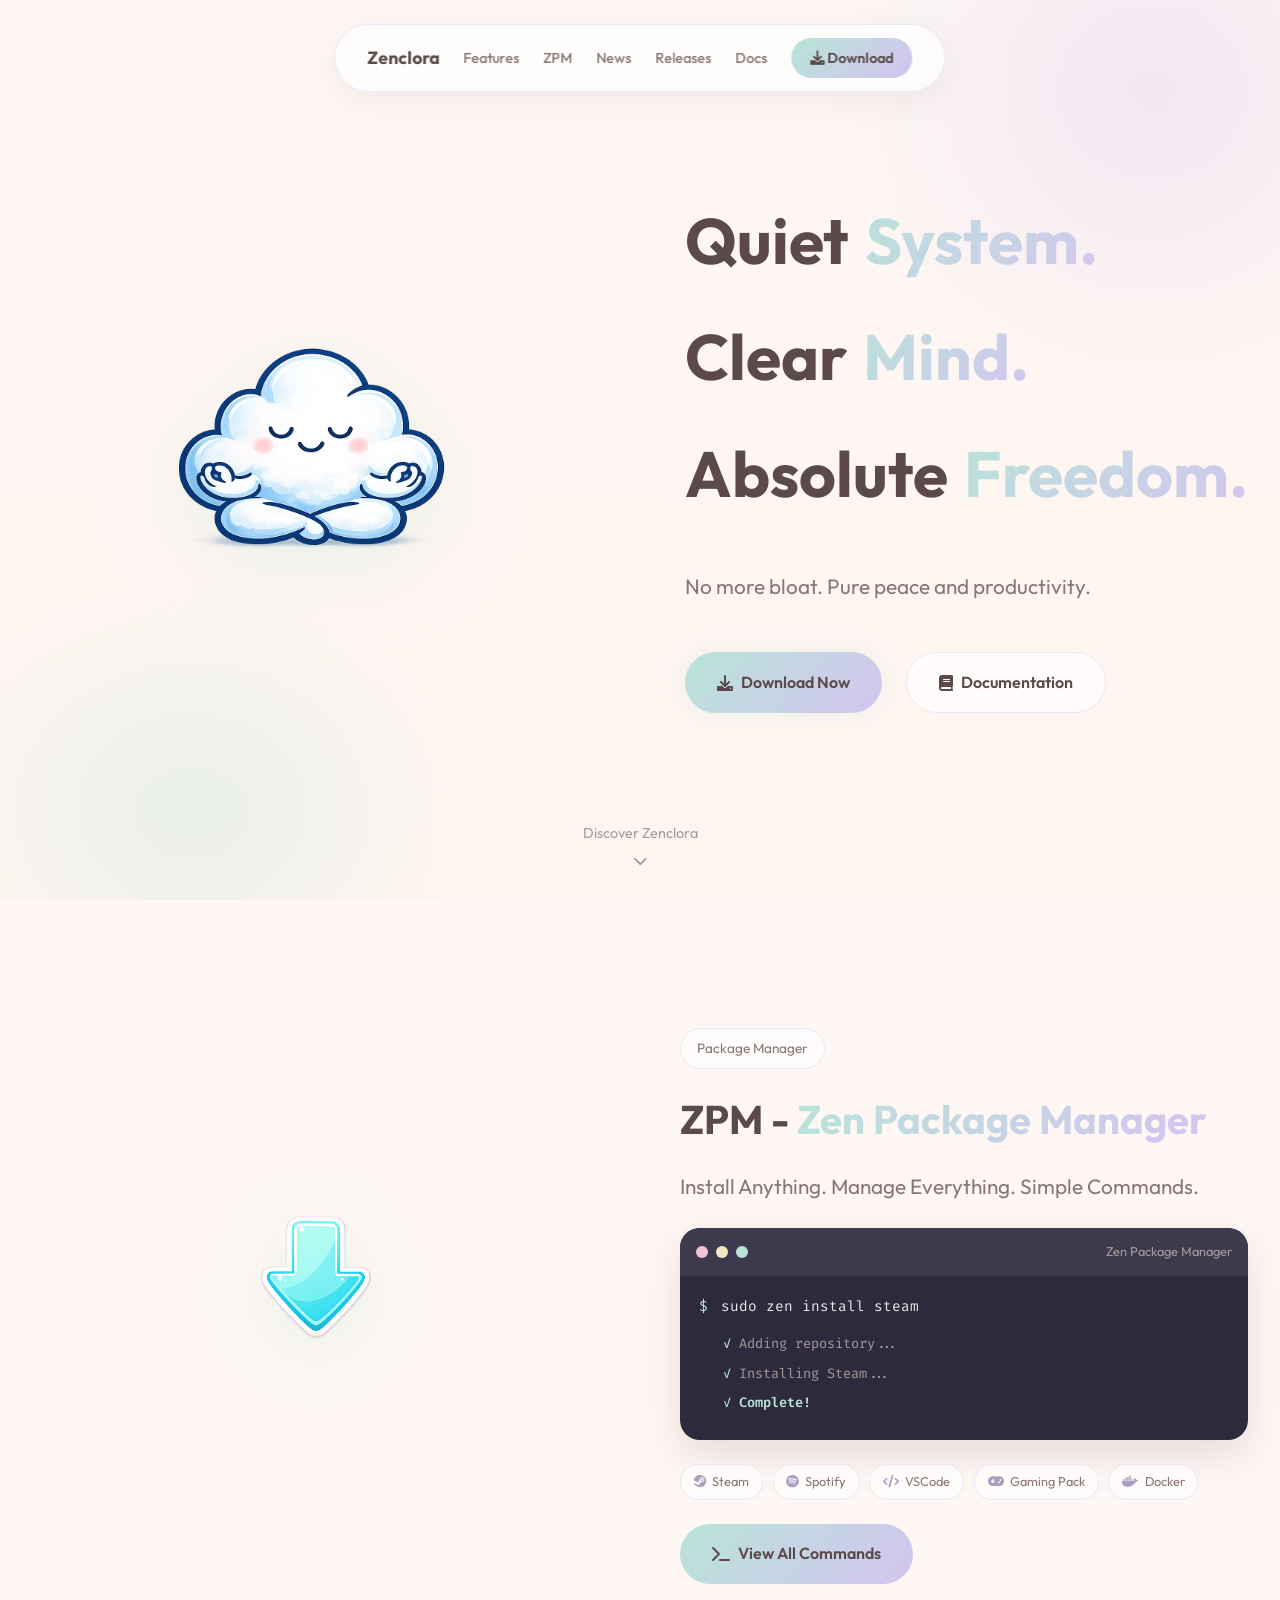
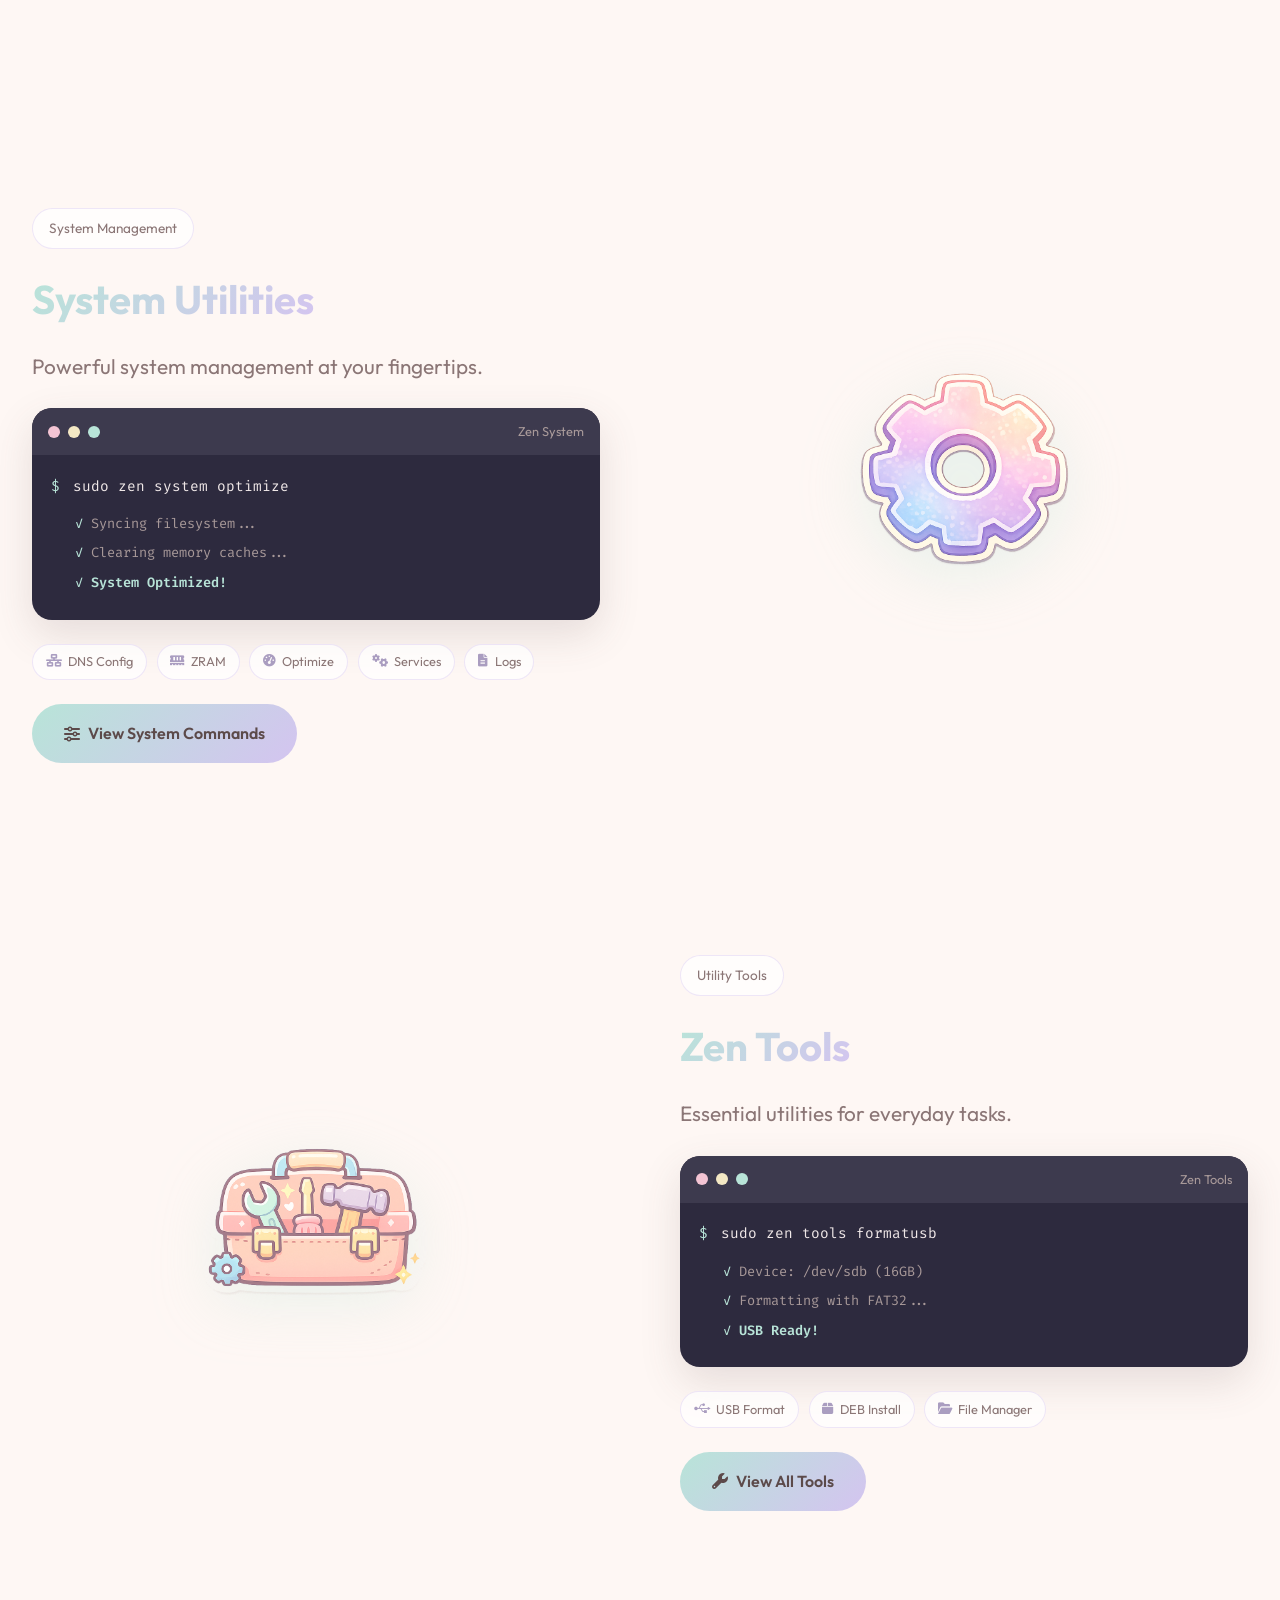
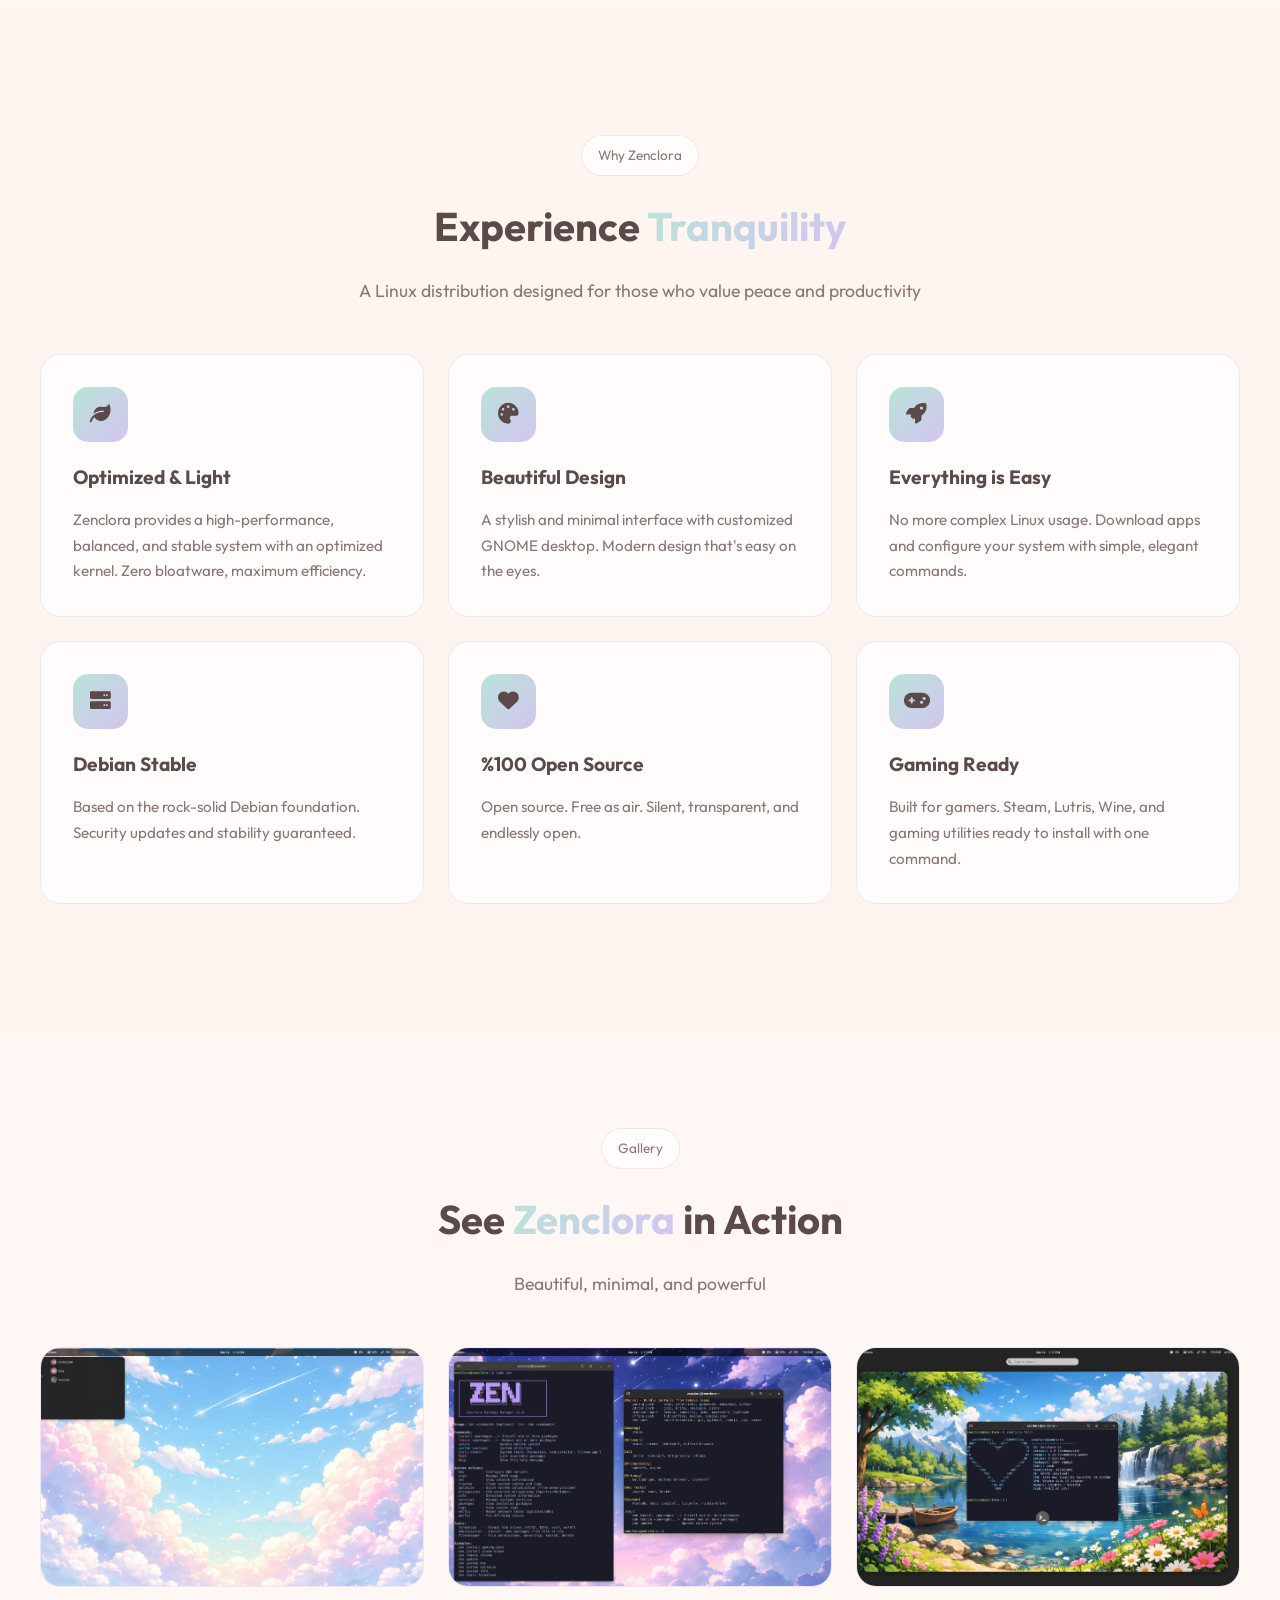
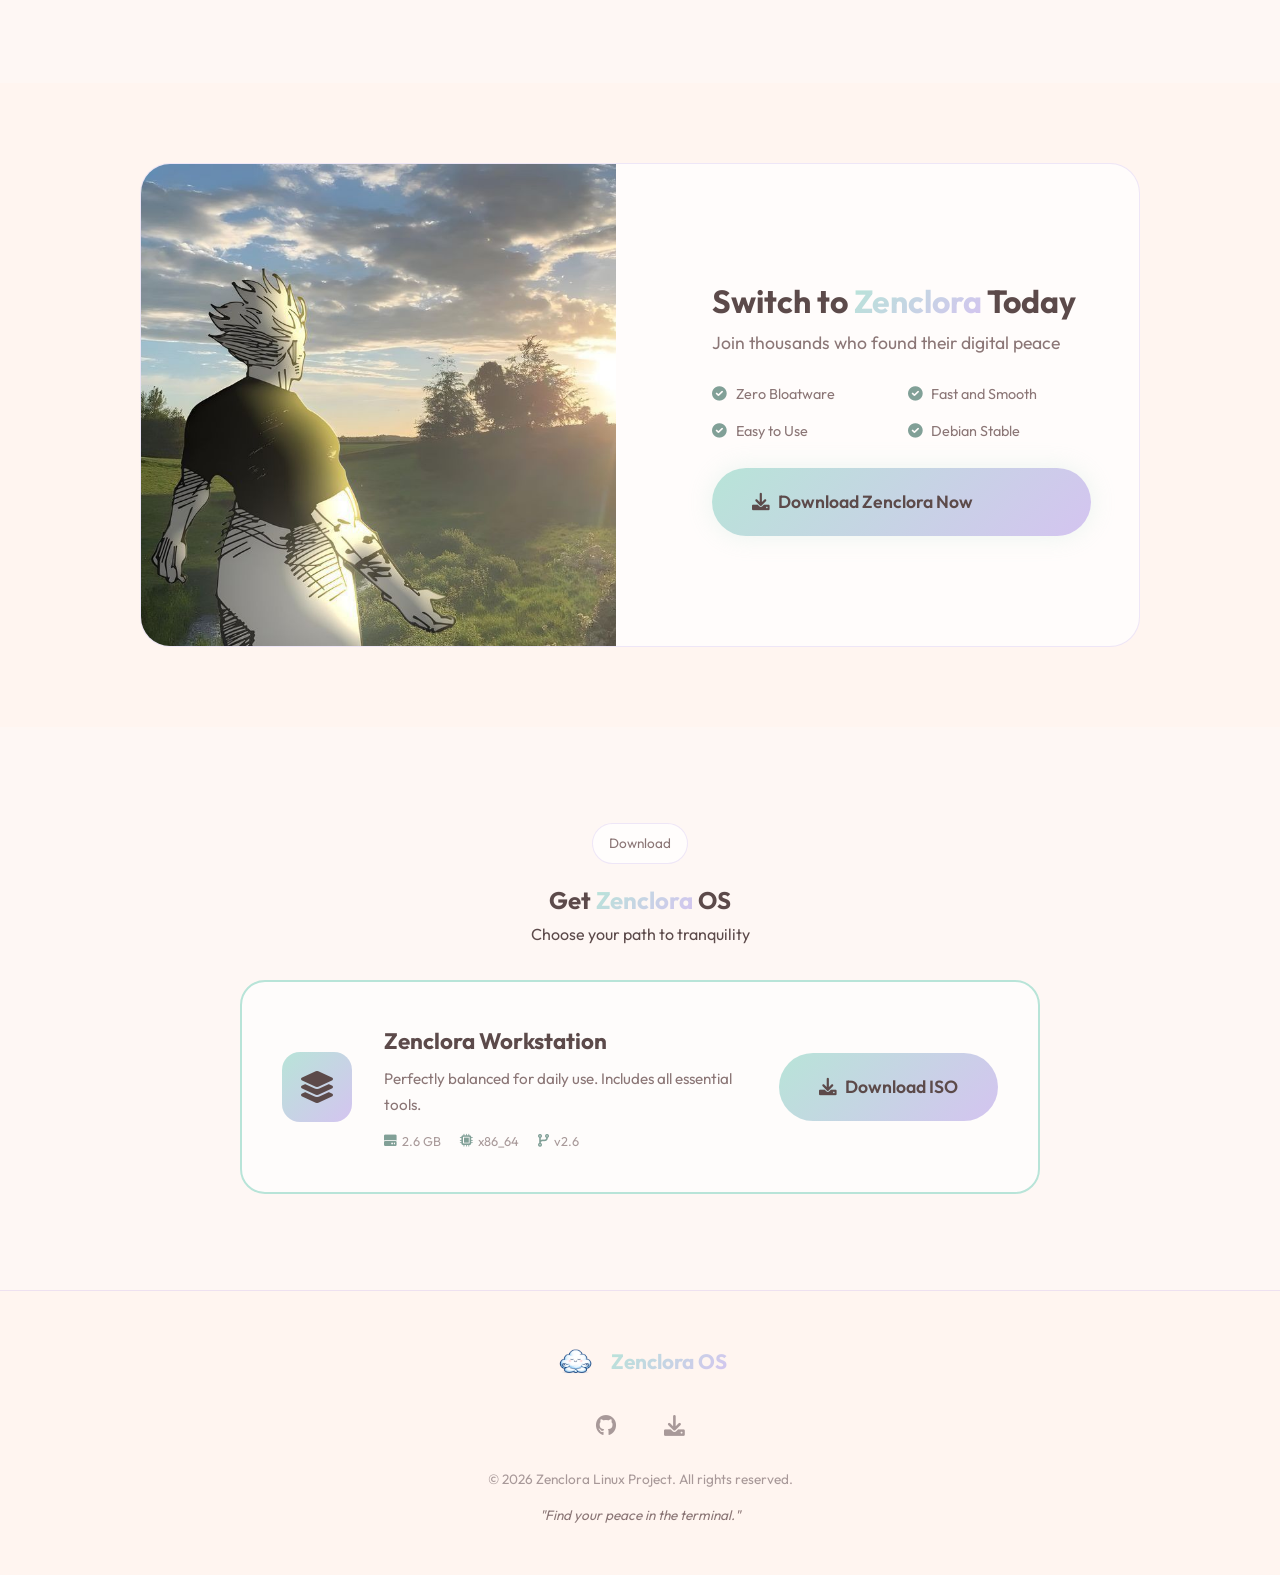
==== index.html @ bb8d0564 "update" ====
<!DOCTYPE html>
<html lang="en">

<head>
    <meta charset="UTF-8">
    <meta name="viewport" content="width=device-width, initial-scale=1.0">
    <title>Zenclora OS - Simple,Stable,Unbloated.</title>
    <meta name="description"
        content="Zenclora OS is a zen-focused, stable and performance-oriented Linux distribution. No more bloat. Pure peace and productivity.">
    <link rel="stylesheet" href="style.css">
    <link rel="icon" href="Assets/zenny.png" type="image/x-icon">
    <link rel="preconnect" href="https://fonts.googleapis.com">
    <link rel="preconnect" href="https://fonts.gstatic.com" crossorigin>
    <link href="https://fonts.googleapis.com/css2?family=Outfit:wght@300;400;600;700&family=Fira+Code&display=swap"
        rel="stylesheet">
    <link rel="stylesheet" href="https://cdnjs.cloudflare.com/ajax/libs/font-awesome/6.0.0/css/all.min.css">
</head>

<body>

    <nav>
        <a href="index.html" class="nav-home">Zenclora</a>
        <a href="#features">Features</a>
        <a href="#zpm">ZPM</a>
        <a href="news.html">News</a>
        <a href="releases.html">Releases</a>
        <a href="docs.html">Docs</a>
        <a href="#download" class="btn-download"><i class="fas fa-download"></i> Download</a>
    </nav>



    <!-- Hero Section -->
    <header class="hero-section">
        <div class="hero-container">
            <div class="hero-left">
                <img src="Assets/zenny.png" alt="Zenny - The Zen Cloud" class="zenny-hero" id="zennyHero">
            </div>
            <div class="hero-right">
                <div class="hero-tagline">
                    <span class="tagline-word" style="--delay: 0s">Quiet</span>
                    <span class="tagline-word highlight" style="--delay: 0.2s">System.</span>
                </div>
                <div class="hero-tagline">
                    <span class="tagline-word" style="--delay: 0.4s">Clear</span>
                    <span class="tagline-word highlight" style="--delay: 0.6s">Mind.</span>
                </div>
                <div class="hero-tagline">
                    <span class="tagline-word" style="--delay: 0.8s">Absolute</span>
                    <span class="tagline-word highlight" style="--delay: 1s">Freedom.</span>
                </div>
                <p class="hero-subtitle">No more bloat. Pure peace and productivity.</p>
                <div class="hero-cta">
                    <a href="#download" class="btn btn-primary zen-glow">
                        <i class="fas fa-download"></i> Download Now
                    </a>
                    <a href="docs.html" class="btn btn-secondary">
                        <i class="fas fa-book"></i> Documentation
                    </a>
                </div>
            </div>
        </div>

        <!-- Scroll Indicator -->
        <div class="scroll-indicator">
            <span>Discover Zenclora</span>
            <i class="fas fa-chevron-down"></i>
        </div>
    </header>

    <!-- ZPM Section - with image (FIRST - Main Feature) -->
    <section id="zpm" class="zpm-section">
        <div class="section-content">
            <div class="zpm-visual">
                <img src="Assets/zpm.png" alt="ZPM Package Manager" class="zpm-image">
            </div>
            <div class="zpm-info">
                <span class="section-badge">Package Manager</span>
                <h2>ZPM - <span class="gradient-text">Zen Package Manager</span></h2>
                <p class="section-subtitle">Install Anything. Manage Everything. Simple Commands.</p>
                <div class="terminal-preview">
                    <div class="terminal-header">
                        <span class="terminal-dot red"></span>
                        <span class="terminal-dot yellow"></span>
                        <span class="terminal-dot green"></span>
                        <span class="terminal-title">Zen Package Manager</span>
                    </div>
                    <div class="terminal-body">
                        <div class="terminal-line">
                            <span class="prompt">$</span>
                            <span class="command typing" id="typingCommand">sudo zen install steam</span>
                        </div>
                        <div class="terminal-output">
                            <span class="success">✓</span> Adding repository...
                        </div>
                        <div class="terminal-output">
                            <span class="success">✓</span> Installing Steam...
                        </div>
                        <div class="terminal-output">
                            <span class="success">✓</span> <span class="highlight-green">Complete!</span>
                        </div>
                    </div>
                </div>
                <div class="zpm-packages">
                    <span class="package-tag"><i class="fab fa-steam"></i> Steam</span>
                    <span class="package-tag"><i class="fab fa-spotify"></i> Spotify</span>
                    <span class="package-tag"><i class="fas fa-code"></i> VSCode</span>
                    <span class="package-tag"><i class="fas fa-gamepad"></i> Gaming Pack</span>
                    <span class="package-tag"><i class="fab fa-docker"></i> Docker</span>
                </div>
                <a href="docs.html#zpm" class="btn btn-primary">
                    <i class="fas fa-terminal"></i> View All Commands
                </a>
            </div>
        </div>
    </section>

    <!-- ZPM System Section -->
    <section id="zpm-system" class="zpm-system-section">
        <div class="section-content zpm-system-content">
            <div class="zpm-info">
                <span class="section-badge">System Management</span>
                <h2><span class="gradient-text">System Utilities</span></h2>
                <p class="section-subtitle">Powerful system management at your fingertips.</p>
                <div class="terminal-preview">
                    <div class="terminal-header">
                        <span class="terminal-dot red"></span>
                        <span class="terminal-dot yellow"></span>
                        <span class="terminal-dot green"></span>
                        <span class="terminal-title">Zen System</span>
                    </div>
                    <div class="terminal-body">
                        <div class="terminal-line">
                            <span class="prompt">$</span>
                            <span class="command">sudo zen system optimize</span>
                        </div>
                        <div class="terminal-output">
                            <span class="success">✓</span> Syncing filesystem...
                        </div>
                        <div class="terminal-output">
                            <span class="success">✓</span> Clearing memory caches...
                        </div>
                        <div class="terminal-output">
                            <span class="success">✓</span> <span class="highlight-green">System Optimized!</span>
                        </div>
                    </div>
                </div>
                <div class="zpm-packages">
                    <span class="package-tag"><i class="fas fa-network-wired"></i> DNS Config</span>
                    <span class="package-tag"><i class="fas fa-memory"></i> ZRAM</span>
                    <span class="package-tag"><i class="fas fa-tachometer-alt"></i> Optimize</span>
                    <span class="package-tag"><i class="fas fa-cogs"></i> Services</span>
                    <span class="package-tag"><i class="fas fa-file-alt"></i> Logs</span>
                </div>
                <a href="docs.html#system" class="btn btn-primary">
                    <i class="fas fa-sliders-h"></i> View System Commands
                </a>
            </div>
            <div class="zpm-visual">
                <img src="Assets/zpm2.png" alt="ZPM System Utilities" class="zpm-image">
            </div>
        </div>
    </section>

    <!-- ZPM Tools Section -->
    <section id="zpm-tools" class="zpm-tools-section">
        <div class="section-content">
            <div class="zpm-visual">
                <img src="Assets/zpm3.png" alt="ZPM Tools" class="zpm-image">
            </div>
            <div class="zpm-info">
                <span class="section-badge">Utility Tools</span>
                <h2><span class="gradient-text">Zen Tools</span></h2>
                <p class="section-subtitle">Essential utilities for everyday tasks.</p>
                <div class="terminal-preview">
                    <div class="terminal-header">
                        <span class="terminal-dot red"></span>
                        <span class="terminal-dot yellow"></span>
                        <span class="terminal-dot green"></span>
                        <span class="terminal-title">Zen Tools</span>
                    </div>
                    <div class="terminal-body">
                        <div class="terminal-line">
                            <span class="prompt">$</span>
                            <span class="command">sudo zen tools formatusb</span>
                        </div>
                        <div class="terminal-output">
                            <span class="success">✓</span> Device: /dev/sdb (16GB)
                        </div>
                        <div class="terminal-output">
                            <span class="success">✓</span> Formatting with FAT32...
                        </div>
                        <div class="terminal-output">
                            <span class="success">✓</span> <span class="highlight-green">USB Ready!</span>
                        </div>
                    </div>
                </div>
                <div class="zpm-packages">
                    <span class="package-tag"><i class="fab fa-usb"></i> USB Format</span>
                    <span class="package-tag"><i class="fas fa-box"></i> DEB Install</span>
                    <span class="package-tag"><i class="fas fa-folder-open"></i> File Manager</span>
                </div>
                <a href="docs.html#tools" class="btn btn-primary">
                    <i class="fas fa-wrench"></i> View All Tools
                </a>
            </div>
        </div>
    </section>



    <!-- Features Section -->
    <section id="features" class="features-section">
        <div class="section-header">
            <span class="section-badge">Why Zenclora</span>
            <h2>Experience <span class="gradient-text">Tranquility</span></h2>
            <p class="features-intro">A Linux distribution designed for those who value peace and productivity</p>
        </div>
        <div class="features-grid">
            <div class="feature-card">
                <div class="feature-icon">
                    <i class="fas fa-leaf"></i>
                </div>
                <h3>Optimized & Light</h3>
                <p>Zenclora provides a high-performance, balanced, and stable system with an optimized kernel.
                    Zero bloatware, maximum efficiency.</p>
            </div>
            <div class="feature-card">
                <div class="feature-icon">
                    <i class="fas fa-palette"></i>
                </div>
                <h3>Beautiful Design</h3>
                <p>A stylish and minimal interface with customized GNOME desktop.
                    Modern design that's easy on the eyes.</p>
            </div>
            <div class="feature-card">
                <div class="feature-icon">
                    <i class="fas fa-rocket"></i>
                </div>
                <h3>Everything is Easy</h3>
                <p>No more complex Linux usage. Download apps and configure your system
                    with simple, elegant commands.</p>
            </div>

            <div class="feature-card">
                <div class="feature-icon">
                    <i class="fas fa-server"></i>
                </div>
                <h3>Debian Stable</h3>
                <p>Based on the rock-solid Debian foundation. Security updates and stability guaranteed.</p>
            </div>
            <div class="feature-card">
                <div class="feature-icon">
                    <i class="fas fa-heart"></i>
                </div>
                <h3>%100 Open Source</h3>
                <p>Open source. Free as air. Silent, transparent, and endlessly open.</p>
            </div>
            <div class="feature-card">
                <div class="feature-icon">
                    <i class="fas fa-gamepad"></i>
                </div>
                <h3>Gaming Ready</h3>
                <p>Built for gamers. Steam, Lutris, Wine, and gaming utilities ready to install with one command.</p>
            </div>
        </div>
    </section>

    <!-- Screenshots Section -->
    <section id="screenshots" class="screenshots-section">
        <div class="section-header">
            <span class="section-badge">Gallery</span>
            <h2>See <span class="gradient-text">Zenclora</span> in Action</h2>
            <p>Beautiful, minimal, and powerful</p>
        </div>
        <div class="desktop-views">
            <div class="view-box" onclick="openLightbox('Assets/ss1.jpeg')">
                <img src="Assets/ss1.jpeg" alt="Zenclora Desktop 1">
                <div class="view-overlay"><i class="fas fa-search-plus"></i></div>
            </div>
            <div class="view-box" onclick="openLightbox('Assets/ss2.png')">
                <img src="Assets/ss2.png" alt="Zenclora Desktop 2">
                <div class="view-overlay"><i class="fas fa-search-plus"></i></div>
            </div>
            <div class="view-box" onclick="openLightbox('Assets/ss3.jpeg')">
                <img src="Assets/ss3.jpeg" alt="Zenclora Desktop 3">
                <div class="view-overlay"><i class="fas fa-search-plus"></i></div>
            </div>
        </div>
    </section>

    <!-- Lightbox Modal -->
    <div id="lightbox" class="lightbox" onclick="closeLightbox()">
        <img id="lightbox-img" src="" alt="Enlarged View">
    </div>

    <!-- CTA Section -->
    <section id="cta" class="cta-section">
        <div class="cta-container">
            <div class="cta-image">
                <img src="Assets/widget.jpeg" alt="Zenclora Freedom">
            </div>
            <div class="cta-content">
                <h2>Switch to <span class="gradient-text">Zenclora</span> Today</h2>
                <p class="cta-subtitle">Join thousands who found their digital peace</p>
                <div class="cta-features">
                    <div class="cta-feature">
                        <i class="fas fa-check-circle"></i>
                        <span>Zero Bloatware</span>
                    </div>
                    <div class="cta-feature">
                        <i class="fas fa-check-circle"></i>
                        <span>Fast and Smooth</span>
                    </div>
                    <div class="cta-feature">
                        <i class="fas fa-check-circle"></i>
                        <span>Easy to Use</span>
                    </div>
                    <div class="cta-feature">
                        <i class="fas fa-check-circle"></i>
                        <span>Debian Stable</span>
                    </div>
                </div>
                <a href="#download" class="btn btn-primary btn-large zen-glow">
                    <i class="fas fa-download"></i> Download Zenclora Now
                </a>
            </div>
        </div>
    </section>

    <!-- Download Section -->
    <section id="download" class="download-section-new">
        <div class="download-container-new">
            <div class="download-header">
                <span class="section-badge">Download</span>
                <h2>Get <span class="gradient-text">Zenclora</span> OS</h2>
                <p>Choose your path to tranquility</p>
            </div>
            <div class="download-card-new">
                <div class="download-icon">
                    <i class="fas fa-layer-group"></i>
                </div>
                <div class="download-info">
                    <h3>Zenclora Workstation</h3>
                    <p>Perfectly balanced for daily use. Includes all essential tools.</p>
                    <div class="download-specs">
                        <span><i class="fas fa-hdd"></i> 2.6 GB</span>
                        <span><i class="fas fa-microchip"></i> x86_64</span>
                        <span><i class="fas fa-code-branch"></i> v2.6</span>
                    </div>
                </div>
                <a href="https://sourceforge.net/projects/zenclora/files/release/Zenclora-2.6-amd64.iso/download"
                    class="btn btn-primary btn-large">
                    <i class="fas fa-download"></i> Download ISO
                </a>
            </div>
        </div>
    </section>

    <footer>
        <div class="footer-content">
            <div class="footer-brand">
                <img src="Assets/zenny.png" alt="Zenny" class="footer-logo">
                <span>Zenclora OS</span>
            </div>
            <div class="footer-links">
                <a href="https://github.com/Zenclora" target="_blank"><i class="fab fa-github"></i></a>
                <a href="https://x.com/root0emir" target="_blank"><i class="fab fa-x-twitter"></i></a>
                <a href="https://sourceforge.net/projects/zenclora/" target="_blank"><i class="fas fa-download"></i></a>
            </div>
            <p>© 2026 Zenclora Linux Project. All rights reserved.</p>
            <p class="footer-quote">"Find your peace in the terminal."</p>
        </div>
    </footer>

    <script src="script.js"></script>
</body>

</html>
---- style.css ----
/* ══════════════════════════════════════════════════════════════════════════
   ZENCLORA OS - PASTEL LOFI STYLESHEET
   A peaceful, warm, and cozy design
   ══════════════════════════════════════════════════════════════════════════ */

:root {
    /* Pastel Lofi Color Palette */
    --bg-primary: #fef7f4;
    --bg-secondary: #fff5f0;
    --bg-tertiary: #ffeee6;
    --text-primary: #5c4a4a;
    --text-secondary: #8b7676;
    --text-muted: #a89999;

    /* Pastel Accent Colors */
    --pastel-mint: #b8e4d8;
    --pastel-lavender: #d4c4f0;
    --pastel-pink: #f4c4d4;
    --pastel-peach: #ffd4b8;
    --pastel-blue: #c4d4f4;
    --pastel-yellow: #f4e8c4;

    /* Gradients */
    --gradient-zen: linear-gradient(135deg, var(--pastel-mint), var(--pastel-lavender));
    --gradient-sunset: linear-gradient(135deg, var(--pastel-peach), var(--pastel-pink), var(--pastel-lavender));
    --gradient-nature: linear-gradient(135deg, var(--pastel-mint), var(--pastel-blue));

    /* Glassmorphism - Light version */
    --glass-bg: rgba(255, 255, 255, 0.7);
    --glass-border: rgba(212, 196, 240, 0.4);
    --glass-shadow: 0 8px 32px rgba(92, 74, 74, 0.08);

    /* Typography */
    --font-family: 'Outfit', -apple-system, BlinkMacSystemFont, 'Segoe UI', Roboto, sans-serif;
    --font-mono: 'Fira Code', 'Consolas', monospace;

    /* Spacing */
    --section-padding: 6rem 2rem;
    --border-radius: 20px;
}

/* ═══════════════════════════════════════════════════════════════════════════
   RESET & BASE STYLES
   ═══════════════════════════════════════════════════════════════════════════ */

* {
    margin: 0;
    padding: 0;
    box-sizing: border-box;
}

html {
    scroll-behavior: smooth;
}

body {
    font-family: var(--font-family);
    background: var(--bg-primary);
    color: var(--text-primary);
    line-height: 1.7;
    overflow-x: hidden;
}

/* Custom Scrollbar - Pastel */
::-webkit-scrollbar {
    width: 8px;
}

::-webkit-scrollbar-track {
    background: var(--bg-secondary);
}

::-webkit-scrollbar-thumb {
    background: var(--gradient-zen);
    border-radius: 10px;
}

::-webkit-scrollbar-thumb:hover {
    background: var(--pastel-lavender);
}

/* ═══════════════════════════════════════════════════════════════════════════
   FLOATING ELEMENTS
   ═══════════════════════════════════════════════════════════════════════════ */

.floating-elements {
    position: fixed;
    top: 0;
    left: 0;
    width: 100%;
    height: 100%;
    pointer-events: none;
    z-index: 1;
}

.float-element {
    position: absolute;
    font-size: 1.5rem;
    opacity: 0.3;
    animation: gentle-float 20s infinite ease-in-out;
}

.float-1 {
    top: 15%;
    left: 8%;
    animation-delay: 0s;
}

.float-2 {
    top: 25%;
    right: 12%;
    animation-delay: 4s;
}

.float-3 {
    top: 55%;
    left: 5%;
    animation-delay: 8s;
}

.float-4 {
    top: 75%;
    right: 8%;
    animation-delay: 12s;
}

.float-5 {
    top: 45%;
    left: 12%;
    animation-delay: 16s;
}

@keyframes gentle-float {

    0%,
    100% {
        transform: translateY(0) rotate(0deg);
    }

    25% {
        transform: translateY(-20px) rotate(3deg);
    }

    50% {
        transform: translateY(-10px) rotate(-2deg);
    }

    75% {
        transform: translateY(-18px) rotate(2deg);
    }
}

/* ═══════════════════════════════════════════════════════════════════════════
   NAVIGATION - Soft & Cozy
   ═══════════════════════════════════════════════════════════════════════════ */

nav {
    position: fixed;
    top: 1.5rem;
    left: 50%;
    transform: translateX(-50%);
    background: var(--glass-bg);
    backdrop-filter: blur(20px);
    border: 1px solid var(--glass-border);
    padding: 0.8rem 2rem;
    border-radius: 50px;
    z-index: 1000;
    display: flex;
    align-items: center;
    gap: 1.5rem;
    box-shadow: var(--glass-shadow);
    white-space: nowrap;
}

nav a {
    text-decoration: none;
    color: var(--text-secondary);
    font-weight: 500;
    font-size: 0.9rem;
    transition: all 0.3s ease;
    position: relative;
}

nav a:hover {
    color: var(--text-primary);
}

nav a::after {
    content: '';
    position: absolute;
    bottom: -5px;
    left: 0;
    width: 0;
    height: 2px;
    background: var(--gradient-zen);
    transition: width 0.3s ease;
    border-radius: 2px;
}

nav a:hover::after {
    width: 100%;
}

.nav-home {
    font-weight: 700;
    color: var(--text-primary) !important;
    font-size: 1.1rem !important;
}

.btn-download {
    background: var(--gradient-zen);
    color: var(--text-primary) !important;
    padding: 0.5rem 1.2rem !important;
    border-radius: 25px;
    font-weight: 600 !important;
}

.btn-download:hover {
    transform: translateY(-2px);
    box-shadow: 0 5px 20px rgba(184, 228, 216, 0.4);
}

.btn-download::after {
    display: none;
}

/* ═══════════════════════════════════════════════════════════════════════════
   HERO SECTION - Warm & Inviting
   ═══════════════════════════════════════════════════════════════════════════ */

.hero-section {
    min-height: 100vh;
    display: flex;
    flex-direction: column;
    align-items: center;
    justify-content: center;
    position: relative;
    overflow: hidden;
    padding: 6rem 2rem;
    background: linear-gradient(180deg, var(--bg-primary) 0%, var(--bg-secondary) 100%);
}

.hero-section::before {
    content: '';
    position: absolute;
    top: -30%;
    right: -20%;
    width: 60%;
    height: 80%;
    background: radial-gradient(ellipse, rgba(212, 196, 240, 0.3) 0%, transparent 60%);
    pointer-events: none;
}

.hero-section::after {
    content: '';
    position: absolute;
    bottom: -20%;
    left: -10%;
    width: 50%;
    height: 60%;
    background: radial-gradient(ellipse, rgba(184, 228, 216, 0.3) 0%, transparent 60%);
    pointer-events: none;
}

.hero-container {
    display: flex;
    align-items: center;
    justify-content: center;
    gap: 6rem;
    max-width: 1400px;
    width: 100%;
    z-index: 10;
}

.hero-left {
    flex: 1;
    display: flex;
    justify-content: center;
    align-items: center;
}

.zenny-hero {
    width: 380px;
    max-width: 100%;
    animation: yoga-breathe 4s ease-in-out infinite;
    filter: drop-shadow(0 20px 40px rgba(184, 228, 216, 0.3));
}

@keyframes yoga-breathe {

    0%,
    100% {
        transform: translateY(0) scale(1);
    }

    50% {
        transform: translateY(-15px) scale(1.02);
    }
}

.hero-right {
    flex: 1;
    display: flex;
    flex-direction: column;
    align-items: flex-start;
}

.hero-tagline {
    display: flex;
    gap: 1rem;
    margin-bottom: 0.5rem;
}

.tagline-word {
    font-size: 4rem;
    font-weight: 700;
    color: var(--text-primary);
    opacity: 0;
    transform: translateY(30px);
    animation: reveal-word 0.8s ease forwards;
    animation-delay: var(--delay);
}

.tagline-word.highlight {
    background: var(--gradient-zen);
    -webkit-background-clip: text;
    background-clip: text;
    -webkit-text-fill-color: transparent;
}

@keyframes reveal-word {
    to {
        opacity: 1;
        transform: translateY(0);
    }
}

.hero-subtitle {
    font-size: 1.3rem;
    color: var(--text-secondary);
    margin: 2rem 0 3rem;
    opacity: 0;
    animation: fade-in 1s ease forwards;
    animation-delay: 1.2s;
}

@keyframes fade-in {
    to {
        opacity: 1;
    }
}

.hero-cta {
    display: flex;
    gap: 1.5rem;
    opacity: 0;
    animation: fade-in 1s ease forwards;
    animation-delay: 1.5s;
}

.btn {
    padding: 1rem 2rem;
    border-radius: 50px;
    text-decoration: none;
    font-weight: 600;
    font-size: 1rem;
    display: inline-flex;
    align-items: center;
    gap: 0.5rem;
    transition: all 0.3s ease;
    border: none;
    cursor: pointer;
}

.btn-primary {
    background: var(--gradient-zen);
    color: var(--text-primary);
}

.btn-primary:hover {
    transform: translateY(-3px);
    box-shadow: 0 10px 30px rgba(184, 228, 216, 0.4);
}

.btn-secondary {
    background: var(--glass-bg);
    color: var(--text-primary);
    border: 1px solid var(--glass-border);
}

.btn-secondary:hover {
    background: white;
    border-color: var(--pastel-mint);
    transform: translateY(-2px);
}

.btn-large {
    padding: 1.2rem 2.5rem;
    font-size: 1.1rem;
}

.zen-glow {
    box-shadow: 0 0 25px rgba(184, 228, 216, 0.3);
}

.scroll-indicator {
    position: absolute;
    bottom: 2rem;
    display: flex;
    flex-direction: column;
    align-items: center;
    gap: 0.5rem;
    color: var(--text-muted);
    font-size: 0.9rem;
    animation: bounce 2s infinite;
}

@keyframes bounce {

    0%,
    100% {
        transform: translateY(0);
    }

    50% {
        transform: translateY(10px);
    }
}

/* ═══════════════════════════════════════════════════════════════════════════
   SECTION COMMON STYLES
   ═══════════════════════════════════════════════════════════════════════════ */

section {
    padding: var(--section-padding);
    max-width: 1400px;
    margin: 0 auto;
    position: relative;
    z-index: 10;
}

.section-header {
    text-align: center;
    margin-bottom: 3rem;
}

.section-badge {
    display: inline-flex;
    align-items: center;
    gap: 0.5rem;
    background: var(--glass-bg);
    border: 1px solid var(--glass-border);
    padding: 0.5rem 1rem;
    border-radius: 50px;
    font-size: 0.85rem;
    color: var(--text-secondary);
    margin-bottom: 1rem;
}

.section-header h2,
.section-content h2 {
    font-size: 2.5rem;
    margin-bottom: 1rem;
    color: var(--text-primary);
}

.gradient-text {
    background: var(--gradient-zen);
    -webkit-background-clip: text;
    background-clip: text;
    -webkit-text-fill-color: transparent;
}

.section-header p {
    color: var(--text-secondary);
    font-size: 1.1rem;
}

.section-content {
    display: flex;
    align-items: center;
    gap: 5rem;
}

.section-content.reverse {
    flex-direction: row-reverse;
}

.section-subtitle {
    font-size: 1.3rem;
    color: var(--text-secondary);
    margin-bottom: 1.5rem;
}

/* ═══════════════════════════════════════════════════════════════════════════
   ZENAX SECTION - with image
   ═══════════════════════════════════════════════════════════════════════════ */

.zenax-section {
    padding: 8rem 2rem;
}

.zenax-visual {
    flex: 1;
    display: flex;
    justify-content: center;
    align-items: center;
}

.zenax-image {
    width: 320px;
    max-width: 100%;
    animation: gentle-bob 3s ease-in-out infinite;
    filter: drop-shadow(0 15px 30px rgba(212, 196, 240, 0.3));
}

@keyframes gentle-bob {

    0%,
    100% {
        transform: translateY(0);
    }

    50% {
        transform: translateY(-10px);
    }
}

.zenax-info {
    flex: 1;
}

.zenax-features {
    display: grid;
    grid-template-columns: repeat(2, 1fr);
    gap: 1rem;
    margin: 1.5rem 0;
}

.zenax-feature {
    display: flex;
    align-items: center;
    gap: 0.8rem;
    padding: 0.8rem 1rem;
    background: var(--glass-bg);
    border: 1px solid var(--glass-border);
    border-radius: 15px;
    transition: all 0.3s ease;
}

.zenax-feature:hover {
    border-color: var(--pastel-lavender);
    transform: translateX(5px);
}

.zenax-feature i {
    color: var(--pastel-lavender);
    font-size: 1.1rem;
    filter: brightness(0.8);
}

.zenax-description {
    color: var(--text-secondary);
    margin-bottom: 1.5rem;
    line-height: 1.8;
}

/* ═══════════════════════════════════════════════════════════════════════════
   ZPM SECTION - with image
   ═══════════════════════════════════════════════════════════════════════════ */

.zpm-section {
    padding: 8rem 2rem;
    background: var(--bg-primary);
}

.zpm-info {
    flex: 1;
}

.zpm-image {
    width: 320px;
    max-width: 100%;
    animation: gentle-bob 3.5s ease-in-out infinite;
    filter: drop-shadow(0 15px 30px rgba(184, 228, 216, 0.3));
}

.terminal-preview {
    background: #2d2a3e;
    border-radius: var(--border-radius);
    overflow: hidden;
    margin: 1.5rem 0;
    box-shadow: 0 15px 40px rgba(92, 74, 74, 0.15);
}

.terminal-header {
    background: #3d3a4e;
    padding: 0.8rem 1rem;
    display: flex;
    align-items: center;
    gap: 0.5rem;
}

.terminal-dot {
    width: 12px;
    height: 12px;
    border-radius: 50%;
}

.terminal-dot.red {
    background: #f4c4d4;
}

.terminal-dot.yellow {
    background: #f4e8c4;
}

.terminal-dot.green {
    background: #b8e4d8;
}

.terminal-title {
    margin-left: auto;
    color: #a89999;
    font-size: 0.8rem;
}

.terminal-body {
    padding: 1.2rem;
    font-family: var(--font-mono);
    font-size: 0.9rem;
}

.terminal-line {
    display: flex;
    gap: 0.8rem;
    margin-bottom: 0.8rem;
}

.prompt {
    color: var(--pastel-mint);
}

.command {
    color: #f0e8e8;
}

.terminal-output {
    color: #a89999;
    margin-bottom: 0.4rem;
    padding-left: 1.5rem;
    font-size: 0.85rem;
}

.terminal-output .success {
    color: var(--pastel-mint);
}

.highlight-green {
    color: var(--pastel-mint);
    font-weight: 600;
}

.zpm-packages {
    display: flex;
    flex-wrap: wrap;
    gap: 0.6rem;
    margin: 1.5rem 0;
}

.package-tag {
    display: inline-flex;
    align-items: center;
    gap: 0.4rem;
    background: var(--glass-bg);
    border: 1px solid var(--glass-border);
    padding: 0.4rem 0.8rem;
    border-radius: 50px;
    font-size: 0.8rem;
    color: var(--text-secondary);
    transition: all 0.3s ease;
}

.package-tag:hover {
    border-color: var(--pastel-mint);
    background: rgba(184, 228, 216, 0.2);
}

.package-tag i {
    color: var(--pastel-lavender);
    filter: brightness(0.8);
}

.zpm-visual {
    flex: 1;
    display: flex;
    justify-content: center;
    align-items: center;
}

/* ═══════════════════════════════════════════════════════════════════════════
   FEATURES SECTION
   ═══════════════════════════════════════════════════════════════════════════ */

.features-section {
    background: var(--bg-secondary);
    padding: 8rem 2rem;
    max-width: none;
}

.features-section .section-header,
.features-section .features-grid {
    max-width: 1200px;
    margin: 0 auto;
}

.features-intro {
    margin-bottom: 3rem !important;
}

.features-grid {
    display: grid;
    grid-template-columns: repeat(3, 1fr);
    gap: 1.5rem;
}

.feature-card {
    background: var(--glass-bg);
    border: 1px solid var(--glass-border);
    border-radius: var(--border-radius);
    padding: 2rem;
    transition: all 0.4s ease;
    position: relative;
    overflow: hidden;
}

.feature-card::before {
    content: '';
    position: absolute;
    top: 0;
    left: 0;
    width: 100%;
    height: 3px;
    background: var(--gradient-zen);
    transform: scaleX(0);
    transition: transform 0.4s ease;
}

.feature-card:hover {
    transform: translateY(-8px);
    border-color: var(--pastel-mint);
    box-shadow: 0 15px 35px rgba(184, 228, 216, 0.2);
}

.feature-card:hover::before {
    transform: scaleX(1);
}

.feature-icon {
    width: 55px;
    height: 55px;
    background: var(--gradient-zen);
    border-radius: 15px;
    display: flex;
    align-items: center;
    justify-content: center;
    margin-bottom: 1.2rem;
}

.feature-icon i {
    font-size: 1.3rem;
    color: var(--text-primary);
}

.feature-card h3 {
    font-size: 1.2rem;
    margin-bottom: 0.8rem;
    color: var(--text-primary);
}

.feature-card p {
    color: var(--text-secondary);
    line-height: 1.7;
    font-size: 0.95rem;
}

/* ═══════════════════════════════════════════════════════════════════════════
   SCREENSHOTS SECTION
   ═══════════════════════════════════════════════════════════════════════════ */

.screenshots-section {
    padding: 6rem 2rem;
    background: var(--bg-primary);
}

.desktop-views {
    display: grid;
    grid-template-columns: repeat(3, 1fr);
    gap: 1.5rem;
    max-width: 1200px;
    margin: 0 auto;
}

.view-box {
    position: relative;
    aspect-ratio: 16/10;
    background: var(--glass-bg);
    border-radius: var(--border-radius);
    overflow: hidden;
    border: 1px solid var(--glass-border);
    transition: all 0.4s ease;
    cursor: zoom-in;
}

.view-box:hover {
    transform: translateY(-8px) scale(1.02);
    box-shadow: 0 20px 40px rgba(184, 228, 216, 0.25);
    border-color: var(--pastel-mint);
}

.view-box img {
    width: 100%;
    height: 100%;
    object-fit: cover;
}

.view-overlay {
    position: absolute;
    inset: 0;
    background: rgba(184, 228, 216, 0.3);
    display: flex;
    align-items: center;
    justify-content: center;
    opacity: 0;
    transition: opacity 0.3s ease;
}

.view-box:hover .view-overlay {
    opacity: 1;
}

.view-overlay i {
    font-size: 2rem;
    color: var(--text-primary);
}

/* Lightbox */
.lightbox {
    position: fixed;
    inset: 0;
    background: rgba(254, 247, 244, 0.95);
    backdrop-filter: blur(10px);
    display: none;
    align-items: center;
    justify-content: center;
    z-index: 2000;
    padding: 2rem;
    cursor: zoom-out;
}

.lightbox img {
    max-width: 90%;
    max-height: 90%;
    border-radius: var(--border-radius);
    box-shadow: 0 20px 60px rgba(92, 74, 74, 0.2);
    transform: scale(0.9);
    transition: transform 0.3s ease;
}

.lightbox.active {
    display: flex;
}

.lightbox.active img {
    transform: scale(1);
}

/* ═══════════════════════════════════════════════════════════════════════════
   NEWS SECTION
   ═══════════════════════════════════════════════════════════════════════════ */

.news-section {
    padding: 6rem 2rem;
    background: linear-gradient(180deg, var(--bg-primary) 0%, var(--bg-secondary) 100%);
    max-width: none;
}

.news-section .section-header,
.news-section .news-grid {
    max-width: 1200px;
    margin: 0 auto;
}

.news-grid {
    display: grid;
    grid-template-columns: repeat(3, 1fr);
    gap: 1.5rem;
}

.news-card {
    background: var(--glass-bg);
    border: 1px solid var(--glass-border);
    border-radius: var(--border-radius);
    padding: 1.5rem;
    transition: all 0.4s ease;
    position: relative;
}

.news-card:hover {
    transform: translateY(-5px);
    border-color: var(--pastel-mint);
    box-shadow: 0 15px 30px rgba(184, 228, 216, 0.15);
}

.news-card.featured {
    border-color: var(--pastel-peach);
}

.news-badge {
    position: absolute;
    top: 1rem;
    right: 1rem;
    background: var(--pastel-peach);
    color: var(--text-primary);
    padding: 0.25rem 0.6rem;
    border-radius: 50px;
    font-size: 0.7rem;
    font-weight: 600;
}

.news-date {
    display: flex;
    flex-direction: column;
    align-items: flex-start;
    margin-bottom: 0.8rem;
}

.news-date .day {
    font-size: 1.8rem;
    font-weight: 700;
    color: var(--pastel-lavender);
    line-height: 1;
    filter: brightness(0.7);
}

.news-date .month {
    color: var(--text-muted);
    font-size: 0.8rem;
    text-transform: uppercase;
}

.news-card h3 {
    font-size: 1.1rem;
    margin-bottom: 0.8rem;
    color: var(--text-primary);
}

.news-card p {
    color: var(--text-secondary);
    line-height: 1.6;
    margin-bottom: 1rem;
    font-size: 0.9rem;
}

.news-tags {
    display: flex;
    gap: 0.4rem;
    flex-wrap: wrap;
}

.news-tags span {
    background: var(--bg-tertiary);
    color: var(--text-muted);
    padding: 0.2rem 0.6rem;
    border-radius: 50px;
    font-size: 0.7rem;
}

/* ═══════════════════════════════════════════════════════════════════════════
   CTA SECTION
   ═══════════════════════════════════════════════════════════════════════════ */

.cta-section {
    padding: 5rem 2rem;
    background: var(--bg-secondary);
}

.cta-container {
    max-width: 1000px;
    margin: 0 auto;
    display: grid;
    grid-template-columns: 1fr 1fr;
    gap: 3rem;
    background: var(--glass-bg);
    border: 1px solid var(--glass-border);
    border-radius: 30px;
    overflow: hidden;
}

.cta-image {
    height: 100%;
}

.cta-image img {
    width: 100%;
    height: 100%;
    object-fit: cover;
}

.cta-content {
    padding: 3rem;
    display: flex;
    flex-direction: column;
    justify-content: center;
}

.cta-content h2 {
    font-size: 2rem;
}

.cta-subtitle {
    color: var(--text-secondary);
    font-size: 1.1rem;
    margin-bottom: 1.5rem;
}

.cta-features {
    display: grid;
    grid-template-columns: repeat(2, 1fr);
    gap: 0.8rem;
    margin-bottom: 1.5rem;
}

.cta-feature {
    display: flex;
    align-items: center;
    gap: 0.6rem;
    color: var(--text-secondary);
    font-size: 0.9rem;
}

.cta-feature i {
    color: var(--pastel-mint);
    filter: brightness(0.7);
}

/* ═══════════════════════════════════════════════════════════════════════════
   DOWNLOAD SECTION
   ═══════════════════════════════════════════════════════════════════════════ */

.download-section-new {
    padding: 6rem 2rem;
    background: var(--bg-primary);
    max-width: none;
}

.download-container-new {
    max-width: 800px;
    margin: 0 auto;
    text-align: center;
}

.download-header {
    margin-bottom: 2rem;
}

.download-card-new {
    background: var(--glass-bg);
    border: 2px solid var(--pastel-mint);
    border-radius: 25px;
    padding: 2.5rem;
    display: flex;
    align-items: center;
    gap: 2rem;
    text-align: left;
    transition: all 0.4s ease;
}

.download-card-new:hover {
    transform: translateY(-5px);
    box-shadow: 0 15px 40px rgba(184, 228, 216, 0.25);
}

.download-icon {
    width: 70px;
    height: 70px;
    background: var(--gradient-zen);
    border-radius: 18px;
    display: flex;
    align-items: center;
    justify-content: center;
    flex-shrink: 0;
}

.download-icon i {
    font-size: 2rem;
    color: var(--text-primary);
}

.download-info {
    flex: 1;
}

.download-info h3 {
    font-size: 1.4rem;
    margin-bottom: 0.4rem;
}

.download-info p {
    color: var(--text-secondary);
    margin-bottom: 0.8rem;
    font-size: 0.95rem;
}

.download-specs {
    display: flex;
    gap: 1.2rem;
}

.download-specs span {
    color: var(--text-muted);
    font-size: 0.8rem;
    display: flex;
    align-items: center;
    gap: 0.3rem;
}

.download-specs i {
    color: var(--pastel-mint);
    filter: brightness(0.7);
}

/* ═══════════════════════════════════════════════════════════════════════════
   FOOTER
   ═══════════════════════════════════════════════════════════════════════════ */

footer {
    padding: 3rem 2rem;
    background: var(--bg-secondary);
    border-top: 1px solid var(--glass-border);
}

.footer-content {
    max-width: 1000px;
    margin: 0 auto;
    text-align: center;
}

.footer-brand {
    display: flex;
    align-items: center;
    justify-content: center;
    gap: 0.8rem;
    margin-bottom: 1.5rem;
}

.footer-logo {
    width: 45px;
    animation: yoga-breathe 4s ease-in-out infinite;
}

.footer-brand span {
    font-size: 1.3rem;
    font-weight: 700;
    background: var(--gradient-zen);
    -webkit-background-clip: text;
    background-clip: text;
    -webkit-text-fill-color: transparent;
}

.footer-links {
    display: flex;
    justify-content: center;
    gap: 1.5rem;
    margin-bottom: 1.5rem;
}

.footer-links a {
    color: var(--text-muted);
    font-size: 1.3rem;
    transition: all 0.3s ease;
}

.footer-links a:hover {
    color: var(--text-primary);
    transform: translateY(-3px);
}

footer p {
    color: var(--text-muted);
    font-size: 0.85rem;
}

.footer-quote {
    margin-top: 0.8rem;
    font-style: italic;
    color: var(--text-secondary);
}

/* ═══════════════════════════════════════════════════════════════════════════
   DOCS PAGE STYLES
   ═══════════════════════════════════════════════════════════════════════════ */

.docs-layout {
    display: flex;
    gap: 2.5rem;
    padding-top: 8rem;
    max-width: 1200px;
    margin: 0 auto;
}

.docs-sidebar {
    width: 240px;
    height: fit-content;
    position: sticky;
    top: 7rem;
    background: var(--glass-bg);
    backdrop-filter: blur(10px);
    border-radius: var(--border-radius);
    padding: 1.5rem;
    border: 1px solid var(--glass-border);
    max-height: calc(100vh - 10rem);
    overflow-y: auto;
}

.docs-sidebar::-webkit-scrollbar {
    width: 4px;
}

.docs-sidebar::-webkit-scrollbar-track {
    background: transparent;
}

.docs-sidebar::-webkit-scrollbar-thumb {
    background: var(--pastel-mint);
    border-radius: 10px;
}

.docs-sidebar h3 {
    margin-bottom: 1.2rem;
    font-size: 1rem;
    color: var(--text-primary);
}

.docs-sidebar ul {
    list-style: none;
}

.docs-sidebar li {
    margin-bottom: 0.6rem;
}

.docs-sidebar a {
    text-decoration: none;
    color: var(--text-secondary);
    transition: all 0.3s ease;
    display: block;
    padding: 0.4rem 0.6rem;
    border-radius: 8px;
    font-size: 0.9rem;
}

.docs-sidebar a:hover {
    color: var(--text-primary);
    background: rgba(184, 228, 216, 0.2);
}

.docs-content {
    flex: 1;
    min-width: 0;
}

.docs-content section {
    background: var(--glass-bg);
    border: 1px solid var(--glass-border);
    border-radius: var(--border-radius);
    padding: 2.5rem;
    margin-bottom: 1.5rem;
}

.docs-content h2 {
    font-size: 1.8rem;
    margin-bottom: 1.2rem;
    color: var(--text-primary);
}

.docs-content h3 {
    font-size: 1.2rem;
    margin: 1.5rem 0 0.8rem;
    color: var(--text-primary);
}

.docs-content h4 {
    font-size: 1rem;
    margin: 1.2rem 0 0.6rem;
    color: var(--text-secondary);
}

.docs-content p {
    margin-bottom: 0.8rem;
    color: var(--text-secondary);
    line-height: 1.8;
}

.docs-content a {
    color: var(--pastel-lavender);
    text-decoration: none;
    transition: all 0.3s ease;
    filter: brightness(0.7);
}

.docs-content a:hover {
    filter: brightness(0.5);
}

.docs-content ul {
    list-style: none;
    padding-left: 0.8rem;
}

.docs-content ul li {
    margin-bottom: 0.6rem;
    color: var(--text-secondary);
    position: relative;
    padding-left: 1.2rem;
}

.docs-content ul li::before {
    content: '•';
    position: absolute;
    left: 0;
    color: var(--pastel-mint);
}

.docs-content ol {
    padding-left: 1.5rem;
}

.docs-content ol li {
    margin-bottom: 0.6rem;
    color: var(--text-secondary);
}

.table-wrapper {
    overflow-x: auto;
    border-radius: 12px;
    border: 1px solid var(--glass-border);
    margin: 1rem 0;
}

.docs-content table {
    width: 100%;
    border-collapse: collapse;
    font-size: 0.9rem;
}

.docs-content thead {
    background: var(--gradient-zen);
}

.docs-content th {
    padding: 0.9rem 1.2rem;
    text-align: left;
    color: var(--text-primary);
    font-weight: 600;
    white-space: nowrap;
}

.docs-content td {
    padding: 0.8rem 1.2rem;
    color: var(--text-secondary);
    border-bottom: 1px solid var(--glass-border);
}

.docs-content tbody tr:last-child td {
    border-bottom: none;
}

.docs-content tbody tr:hover {
    background: rgba(184, 228, 216, 0.1);
}

pre {
    background: #2d2a3e;
    color: #f0e8e8;
    padding: 1.2rem;
    border-radius: 12px;
    margin: 1rem 0;
    overflow-x: auto;
    font-family: var(--font-mono);
    font-size: 0.85rem;
    border: 1px solid var(--glass-border);
}

code {
    font-family: var(--font-mono);
    background: rgba(184, 228, 216, 0.2);
    padding: 0.15rem 0.4rem;
    border-radius: 4px;
    font-size: 0.85em;
    color: var(--text-primary);
}

pre code {
    background: transparent;
    padding: 0;
    color: inherit;
}

/* Alert Boxes for Docs */
.alert {
    padding: 1.2rem;
    border-radius: 15px;
    margin: 1.5rem 0;
    border: 1px solid var(--glass-border);
    display: flex;
    align-items: flex-start;
    gap: 1rem;
    background: var(--glass-bg);
}

.alert p {
    margin-bottom: 0 !important;
    font-size: 0.95rem;
}

.alert.note {
    border-color: var(--pastel-peach);
    background: rgba(255, 212, 184, 0.1);
}

.alert.note i {
    color: var(--pastel-peach);
    filter: brightness(0.8);
}

.alert.warning {
    border-color: var(--pastel-pink);
    background: rgba(244, 196, 212, 0.1);
}

.alert.warning i {
    color: var(--pastel-pink);
    filter: brightness(0.8);
}

.alert.info {
    border-color: var(--pastel-mint);
    background: rgba(184, 228, 216, 0.1);
}

.alert.info i {
    color: var(--pastel-mint);
    filter: brightness(0.8);
}

/* ═══════════════════════════════════════════════════════════════════════════
   RELEASES PAGE STYLES
   ═══════════════════════════════════════════════════════════════════════════ */

.releases-container {
    padding-top: 8rem;
    max-width: 800px;
    margin: 0 auto;
}

.release-item {
    background: var(--glass-bg);
    backdrop-filter: blur(15px);
    border: 1px solid var(--glass-border);
    border-radius: var(--border-radius);
    padding: 2rem;
    margin-bottom: 1.5rem;
    transition: all 0.3s ease;
}

.release-item:hover {
    transform: translateY(-3px);
    border-color: var(--pastel-mint);
}

.release-item.upcoming {
    border-color: var(--pastel-peach);
    background: linear-gradient(135deg, rgba(255, 212, 184, 0.1) 0%, transparent 100%);
}

.release-item.current {
    border-color: var(--pastel-mint);
    background: linear-gradient(135deg, rgba(184, 228, 216, 0.1) 0%, transparent 100%);
}

.release-header {
    display: flex;
    justify-content: space-between;
    align-items: center;
    margin-bottom: 1.2rem;
    border-bottom: 1px solid var(--glass-border);
    padding-bottom: 0.8rem;
}

.version-badge {
    background: var(--gradient-zen);
    color: var(--text-primary);
    padding: 0.4rem 1.2rem;
    border-radius: 50px;
    font-weight: 600;
    font-size: 0.85rem;
}

.upcoming-badge {
    background: linear-gradient(135deg, var(--pastel-peach), var(--pastel-pink)) !important;
}

.release-date {
    color: var(--text-muted);
    font-size: 0.85rem;
}

.release-item h3 {
    color: var(--text-primary);
    font-size: 1.3rem;
    margin-bottom: 0.8rem;
}

.changelog ul {
    list-style: none;
    padding-left: 0;
}

.changelog li {
    margin-bottom: 0.8rem;
    position: relative;
    padding-left: 1.8rem;
    color: var(--text-secondary);
    line-height: 1.6;
}

.changelog li i {
    position: absolute;
    left: 0;
    top: 0.3rem;
    color: var(--pastel-lavender);
    font-size: 0.85rem;
    filter: brightness(0.8);
}

/* ═══════════════════════════════════════════════════════════════════════════
   NEWS PAGE STYLES
   ═══════════════════════════════════════════════════════════════════════════ */

.news-page-container {
    padding-top: 8rem;
    max-width: 900px;
    margin: 0 auto;
}

.news-list {
    display: flex;
    flex-direction: column;
    gap: 1.5rem;
}

.news-article {
    background: var(--glass-bg);
    border: 1px solid var(--glass-border);
    border-radius: var(--border-radius);
    padding: 2rem;
    transition: all 0.3s ease;
}

.news-article:hover {
    transform: translateY(-3px);
    border-color: var(--pastel-mint);
}

.news-article.pinned {
    border-color: var(--pastel-peach);
    background: linear-gradient(135deg, rgba(255, 212, 184, 0.1) 0%, transparent 100%);
}

.news-article-header {
    display: flex;
    justify-content: space-between;
    align-items: flex-start;
    margin-bottom: 1rem;
}

.news-article-date {
    color: var(--text-muted);
    font-size: 0.85rem;
}

.news-article-badge {
    background: var(--pastel-peach);
    color: var(--text-primary);
    padding: 0.2rem 0.6rem;
    border-radius: 50px;
    font-size: 0.7rem;
    font-weight: 600;
}

.news-article h2 {
    font-size: 1.4rem;
    margin-bottom: 0.8rem;
    color: var(--text-primary);
}

.news-article p {
    color: var(--text-secondary);
    line-height: 1.7;
    margin-bottom: 1rem;
}

.news-article-tags {
    display: flex;
    gap: 0.4rem;
    flex-wrap: wrap;
}

.news-article-tags span {
    background: var(--bg-tertiary);
    color: var(--text-muted);
    padding: 0.2rem 0.6rem;
    border-radius: 50px;
    font-size: 0.7rem;
}

/* ═══════════════════════════════════════════════════════════════════════════
   RESPONSIVE DESIGN
   ═══════════════════════════════════════════════════════════════════════════ */

@media screen and (max-width: 1200px) {
    .hero-container {
        gap: 4rem;
    }

    .zenny-hero {
        width: 300px;
    }

    .tagline-word {
        font-size: 3.2rem;
    }
}

@media screen and (max-width: 992px) {
    nav {
        width: 95%;
        padding: 0.6rem 1.2rem;
        gap: 1rem;
    }

    nav a {
        font-size: 0.8rem;
    }

    .hero-container {
        flex-direction: column;
        text-align: center;
        gap: 2.5rem;
    }

    .hero-right {
        align-items: center;
    }

    .zenny-hero {
        width: 250px;
    }

    .tagline-word {
        font-size: 2.8rem;
    }

    .section-content,
    .section-content.reverse {
        flex-direction: column;
        text-align: center;
    }

    .zenax-info,
    .zpm-info {
        order: 2;
    }

    .zenax-visual,
    .zpm-visual {
        order: 1;
    }

    .features-grid,
    .news-grid {
        grid-template-columns: repeat(2, 1fr);
    }

    .desktop-views {
        grid-template-columns: 1fr;
    }

    .cta-container {
        grid-template-columns: 1fr;
    }

    .cta-image {
        height: 250px;
    }

    .docs-layout {
        flex-direction: column;
    }

    .docs-sidebar {
        width: 100%;
        position: relative;
        top: 0;
    }
}

@media screen and (max-width: 768px) {
    nav {
        gap: 0.6rem;
        padding: 0.5rem 1rem;
    }

    .btn-download {
        display: none;
    }

    .tagline-word {
        font-size: 2rem;
    }

    .hero-subtitle {
        font-size: 1rem;
    }

    .hero-cta {
        flex-direction: column;
        width: 100%;
    }

    .section-header h2 {
        font-size: 1.8rem;
    }

    .features-grid,
    .news-grid {
        grid-template-columns: 1fr;
    }

    .zenax-features {
        grid-template-columns: 1fr;
    }

    .download-card-new {
        flex-direction: column;
        text-align: center;
    }

    .download-specs {
        justify-content: center;
    }

    .cta-content {
        padding: 2rem;
    }

    .cta-features {
        grid-template-columns: 1fr;
    }

    .cafe-container {
        padding: 1.5rem;
    }
}

@media screen and (max-width: 480px) {
    nav {
        gap: 0.4rem;
    }

    nav a {
        font-size: 0.7rem;
    }

    .tagline-word {
        font-size: 1.6rem;
    }

    .zenny-hero {
        width: 180px;
    }

    .section-header h2 {
        font-size: 1.5rem;
    }

    .feature-card,
    .news-card {
        padding: 1.2rem;
    }
}

/* ═══════════════════════════════════════════════════════════════════════════
   ADDITIONAL UTILITIES
   ═══════════════════════════════════════════════════════════════════════════ */

/* Nav Active State */
nav a.active {
    color: var(--text-primary) !important;
}

nav a.active::after {
    width: 100%;
}

/* Scrollbar for playlist */
.playlist::-webkit-scrollbar {
    width: 4px;
}

.playlist::-webkit-scrollbar-track {
    background: transparent;
}

.playlist::-webkit-scrollbar-thumb {
    background: var(--glass-border);
    border-radius: 2px;
}

/* Glow effect on hover */
.zen-glow:hover {
    box-shadow: 0 0 30px rgba(184, 228, 216, 0.4);
}

/* Text selection */
::selection {
    background: var(--pastel-mint);
    color: var(--text-primary);
}

::-moz-selection {
    background: var(--pastel-mint);
    color: var(--text-primary);
}

/* Focus states for accessibility */
a:focus,
button:focus {
    outline: 2px solid var(--pastel-mint);
    outline-offset: 2px;
}

/* Print styles */
@media print {

    .ambient-particles,
    .floating-elements,
    nav,
    .music-player {
        display: none;
    }

    body {
        background: white;
        color: black;
    }
}

/* ═══════════════════════════════════════════════════════════════════════════
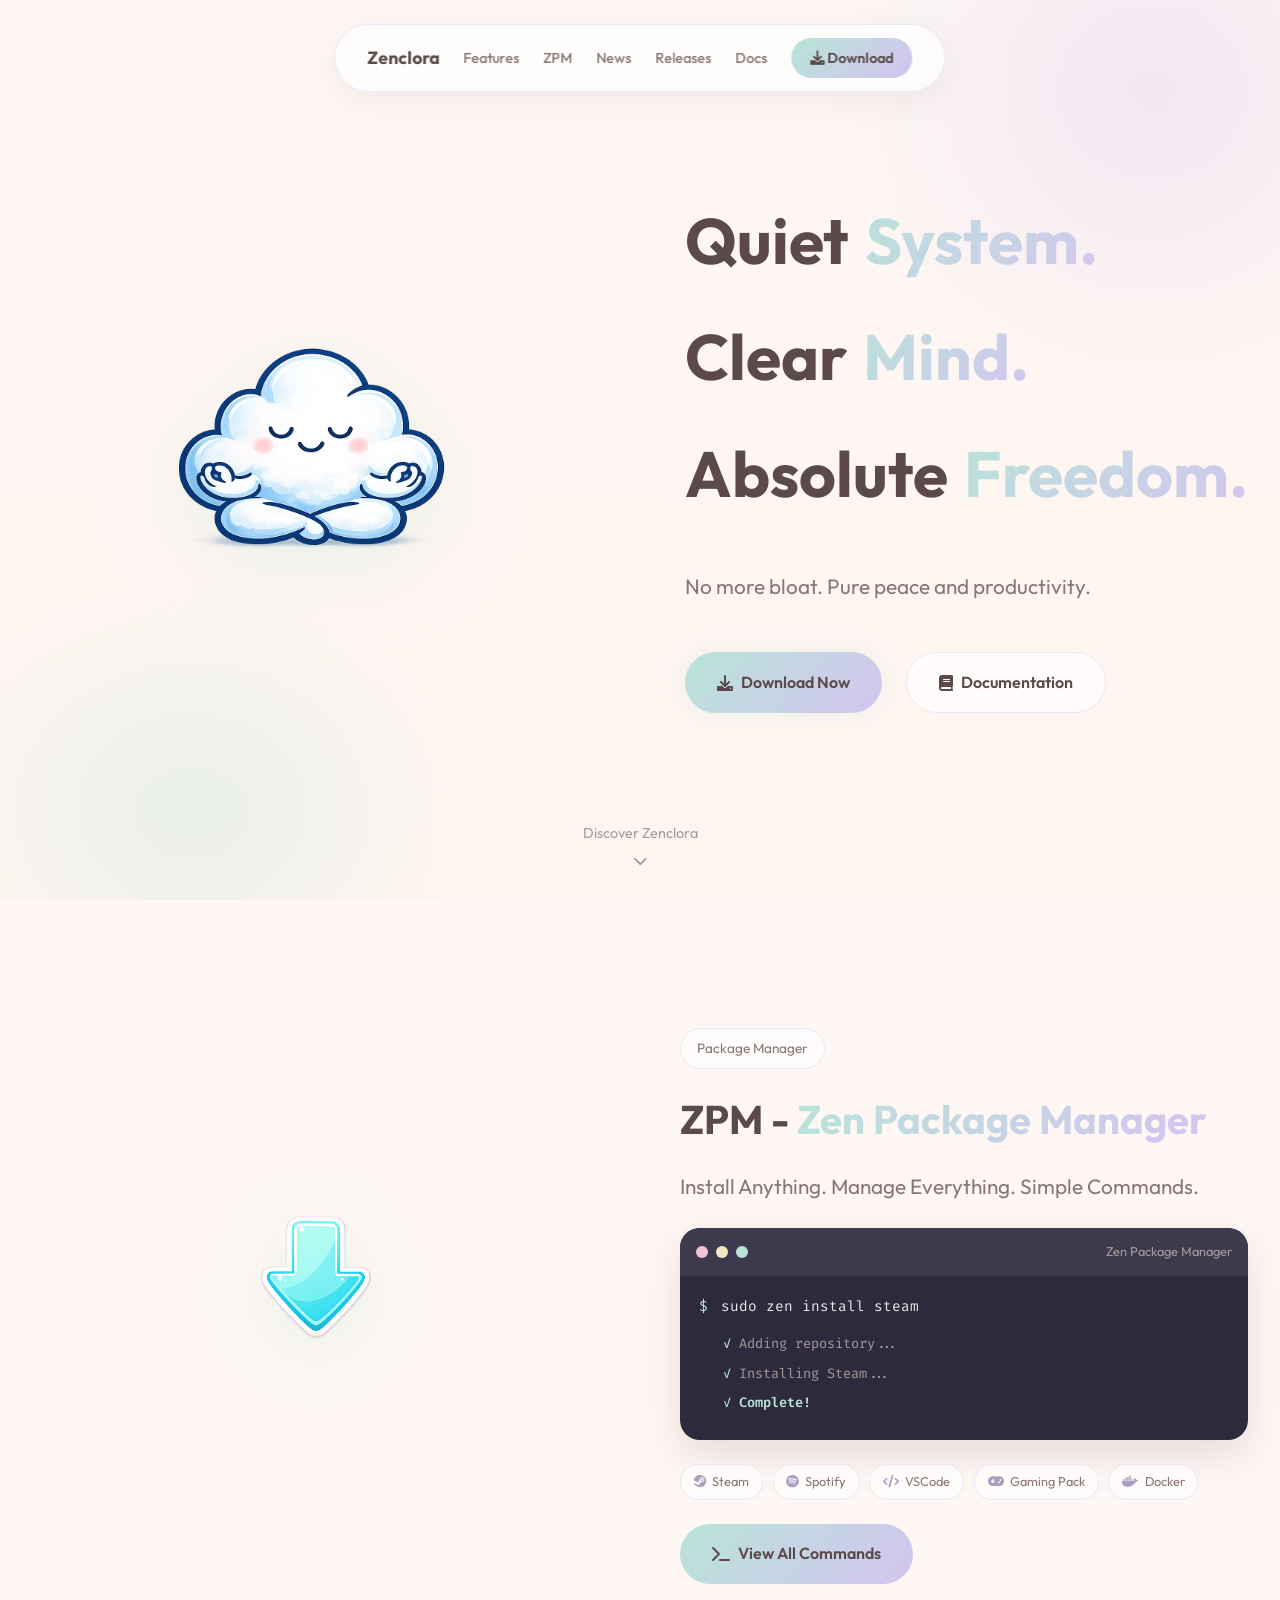
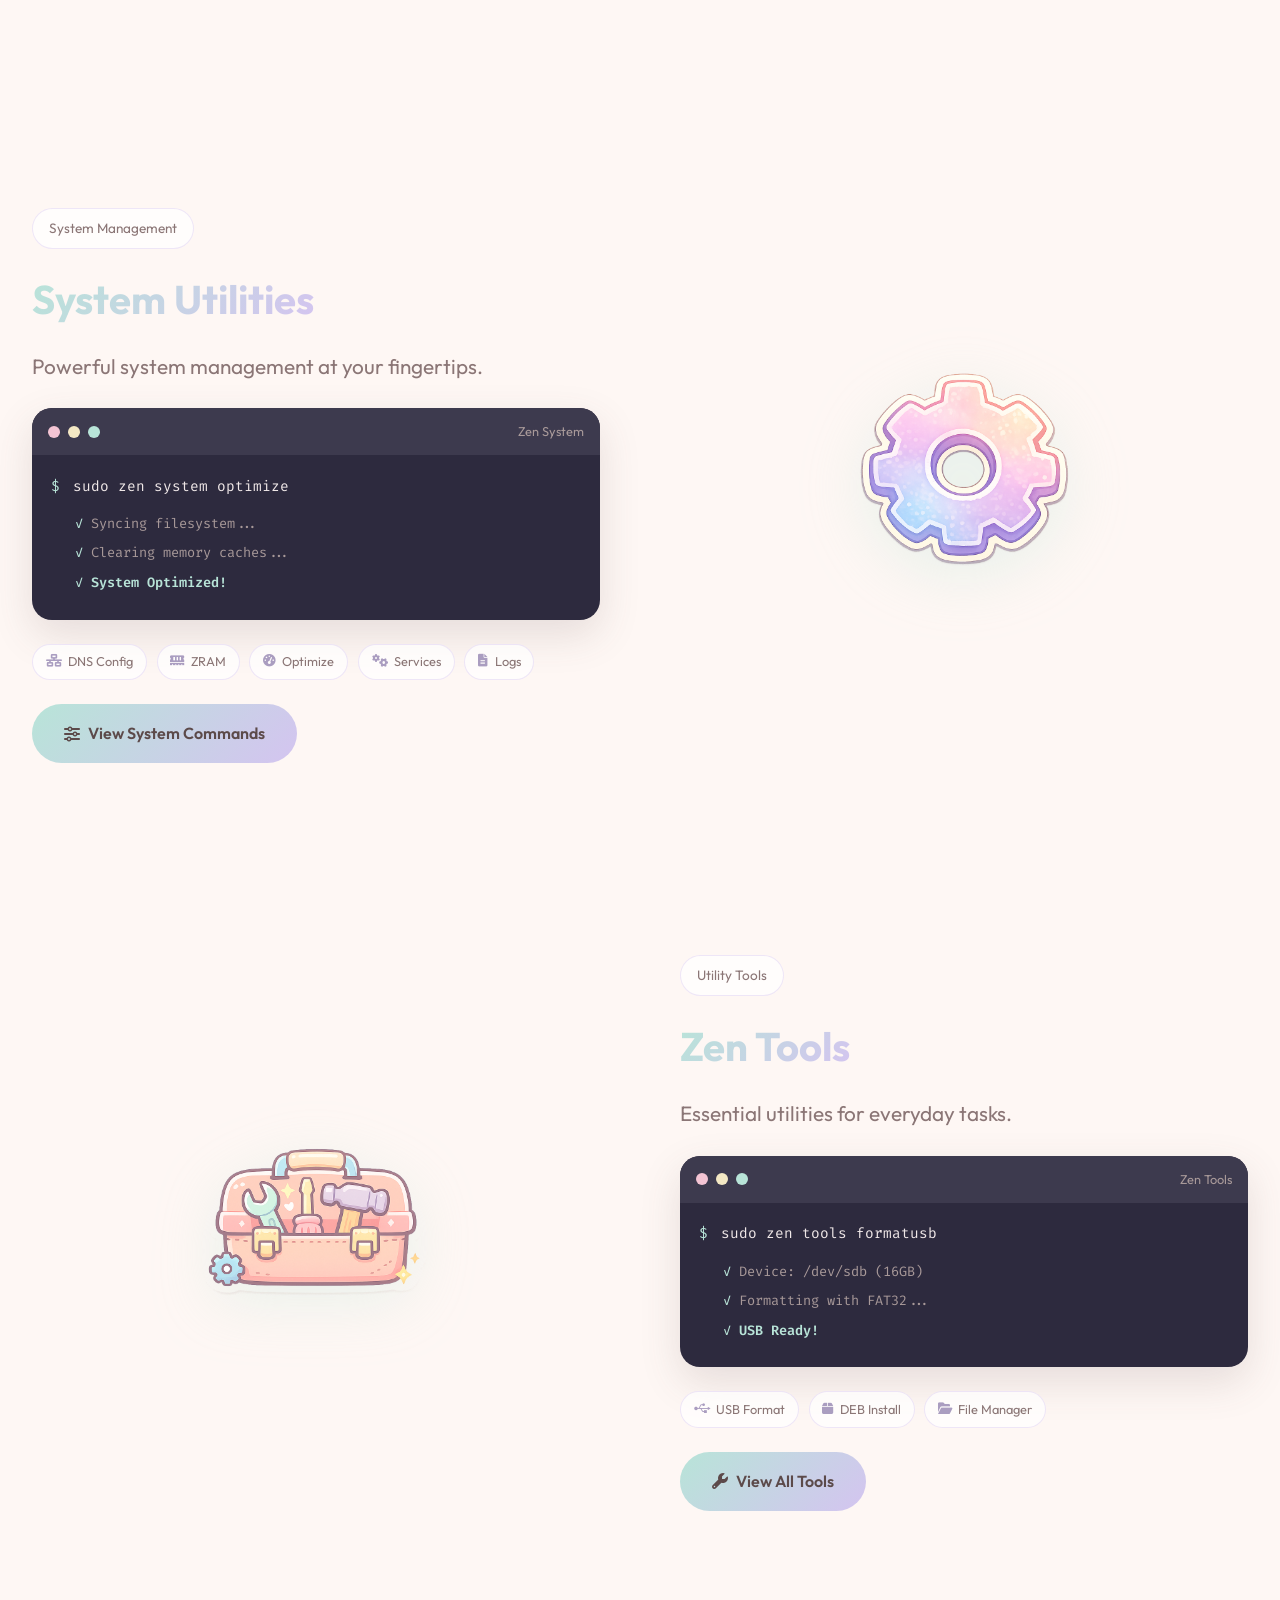
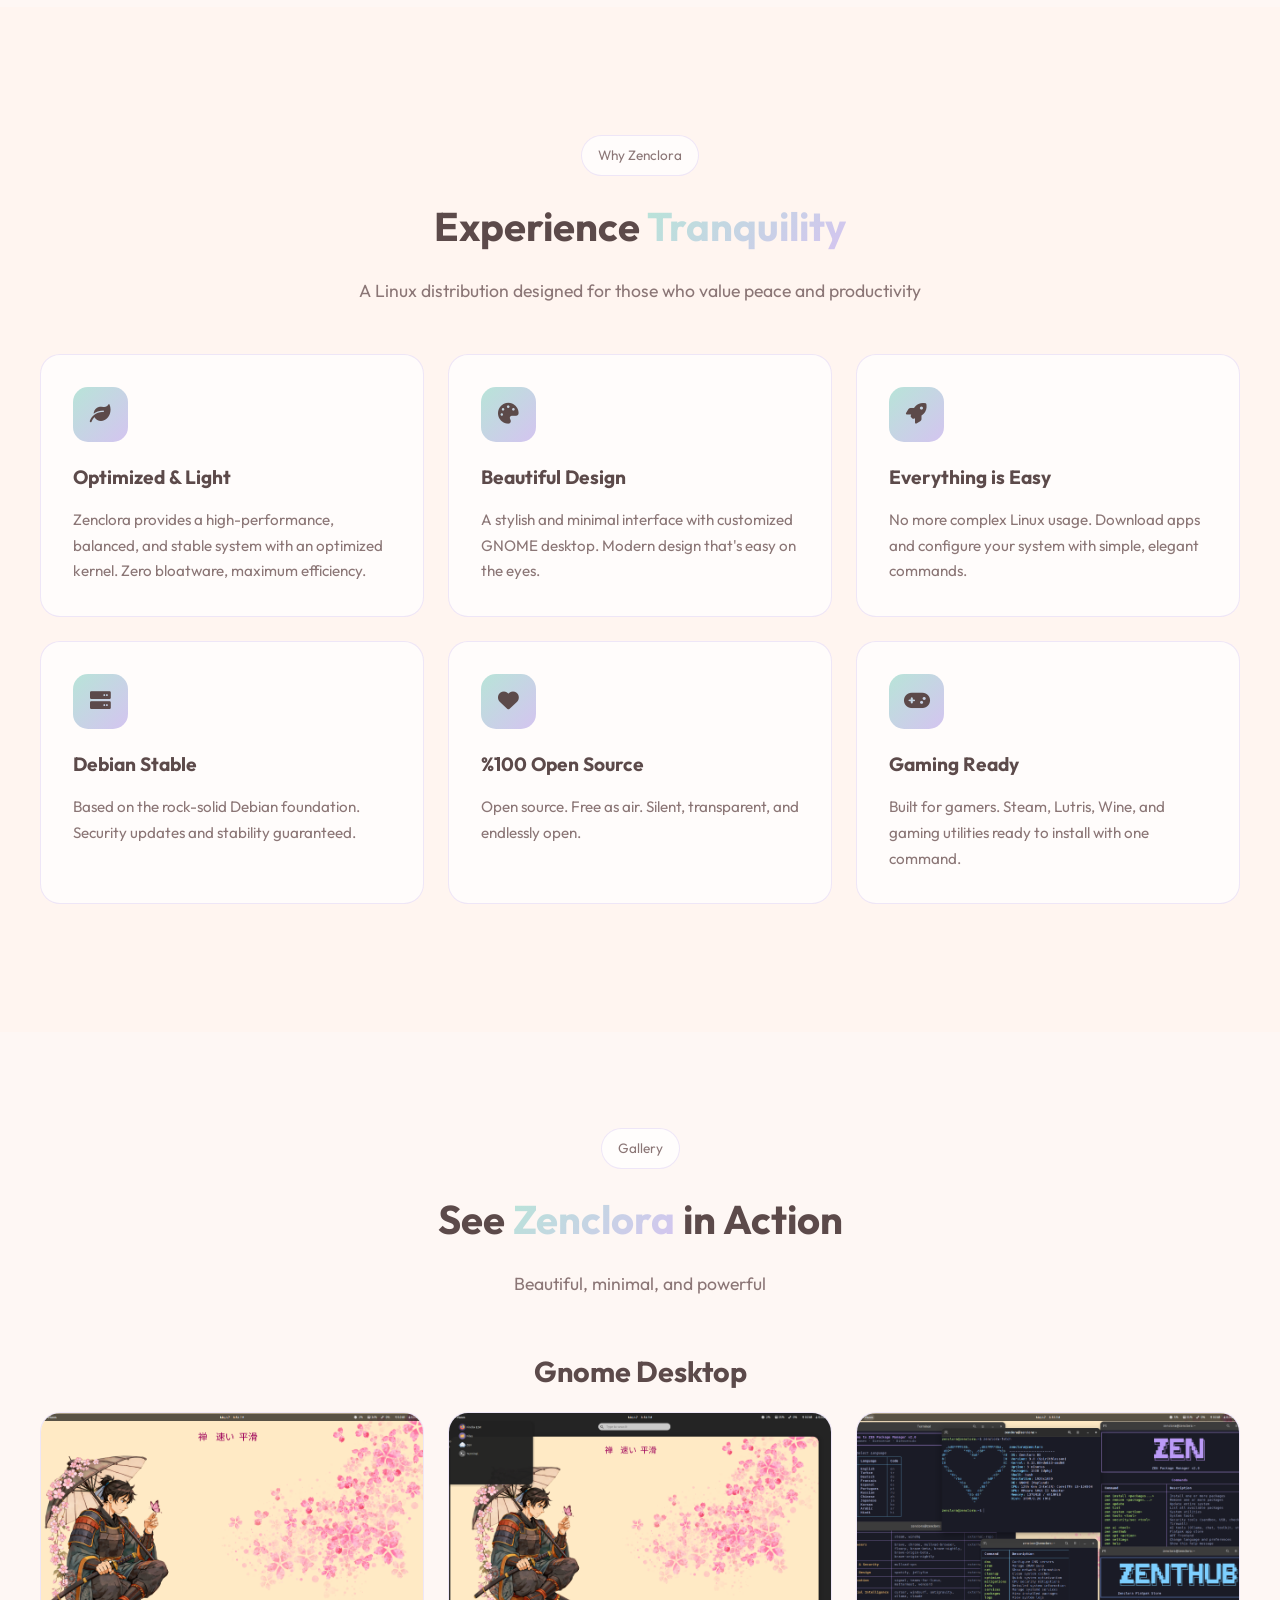
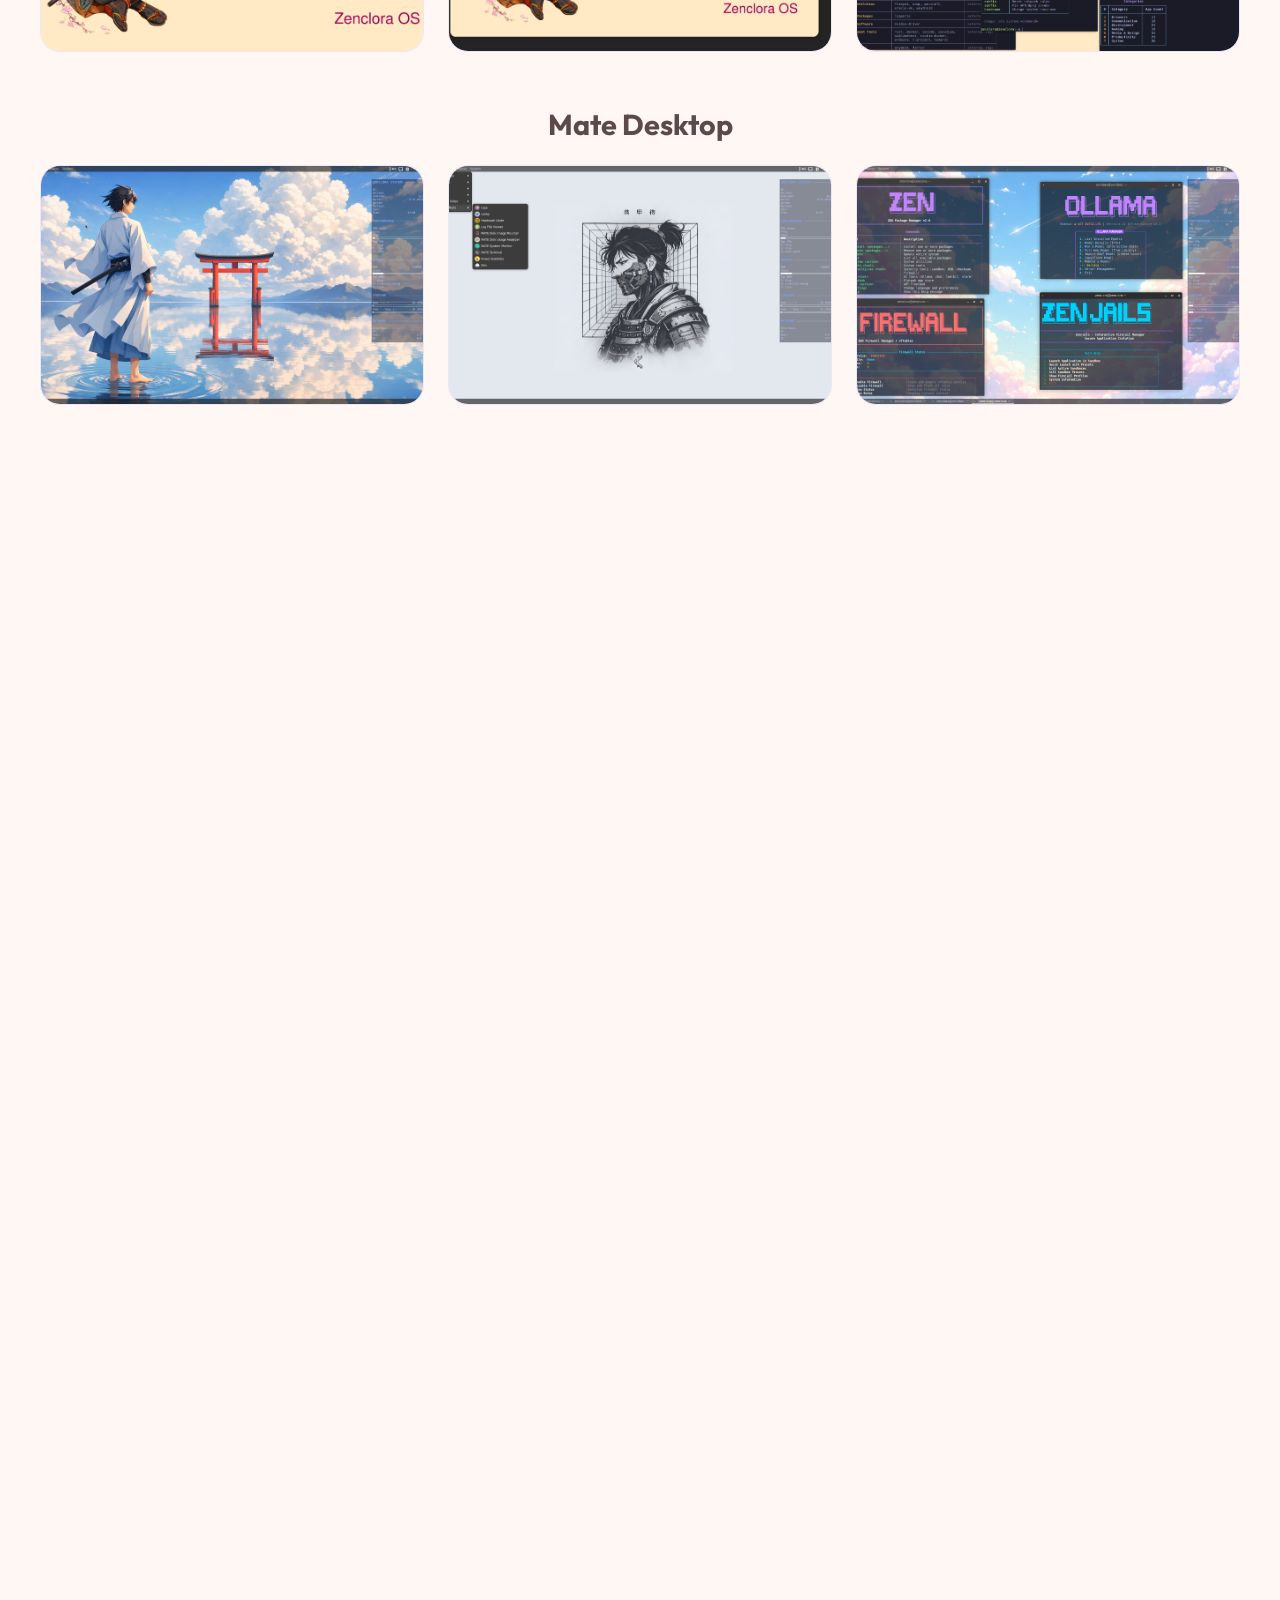
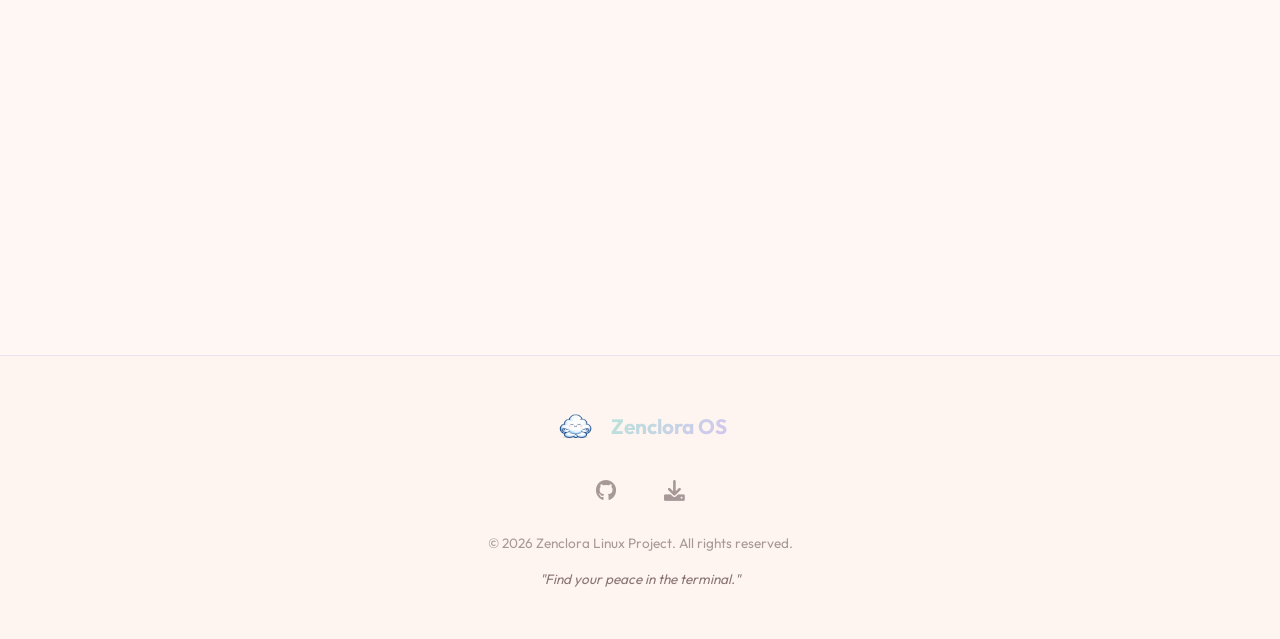
==== commit 7cff3ab7: "update" ====
--- a/index.html
+++ b/index.html
@@ -273,17 +273,39 @@
             <h2>See <span class="gradient-text">Zenclora</span> in Action</h2>
             <p>Beautiful, minimal, and powerful</p>
         </div>
+
+        <h3 class="desktop-title"
+            style="text-align: center; font-size: 1.8rem; margin: 2rem 0 1rem; color: var(--text-primary);">Gnome
+            Desktop</h3>
         <div class="desktop-views">
-            <div class="view-box" onclick="openLightbox('Assets/ss1.jpeg')">
-                <img src="Assets/ss1.jpeg" alt="Zenclora Desktop 1">
-                <div class="view-overlay"><i class="fas fa-search-plus"></i></div>
-            </div>
-            <div class="view-box" onclick="openLightbox('Assets/ss2.png')">
-                <img src="Assets/ss2.png" alt="Zenclora Desktop 2">
-                <div class="view-overlay"><i class="fas fa-search-plus"></i></div>
-            </div>
-            <div class="view-box" onclick="openLightbox('Assets/ss3.jpeg')">
-                <img src="Assets/ss3.jpeg" alt="Zenclora Desktop 3">
+            <div class="view-box" onclick="openLightbox('Assets/ss-gnome.png')">
+                <img src="Assets/ss-gnome.png" alt="Zenclora Gnome Desktop 1">
+                <div class="view-overlay"><i class="fas fa-search-plus"></i></div>
+            </div>
+            <div class="view-box" onclick="openLightbox('Assets/ss2-gnome.png')">
+                <img src="Assets/ss2-gnome.png" alt="Zenclora Gnome Desktop 2">
+                <div class="view-overlay"><i class="fas fa-search-plus"></i></div>
+            </div>
+            <div class="view-box" onclick="openLightbox('Assets/ss3-gnome.png')">
+                <img src="Assets/ss3-gnome.png" alt="Zenclora Gnome Desktop 3">
+                <div class="view-overlay"><i class="fas fa-search-plus"></i></div>
+            </div>
+        </div>
+
+        <h3 class="desktop-title"
+            style="text-align: center; font-size: 1.8rem; margin: 3rem 0 1rem; color: var(--text-primary);">Mate Desktop
+        </h3>
+        <div class="desktop-views">
+            <div class="view-box" onclick="openLightbox('Assets/ss-mate.jpeg')">
+                <img src="Assets/ss-mate.jpeg" alt="Zenclora Mate Desktop 1">
+                <div class="view-overlay"><i class="fas fa-search-plus"></i></div>
+            </div>
+            <div class="view-box" onclick="openLightbox('Assets/ss-mate2.png')">
+                <img src="Assets/ss-mate2.png" alt="Zenclora Mate Desktop 2">
+                <div class="view-overlay"><i class="fas fa-search-plus"></i></div>
+            </div>
+            <div class="view-box" onclick="openLightbox('Assets/ss-mate3.png')">
+                <img src="Assets/ss-mate3.png" alt="Zenclora Mate Desktop 3">
                 <div class="view-overlay"><i class="fas fa-search-plus"></i></div>
             </div>
         </div>
@@ -336,23 +358,47 @@
                 <h2>Get <span class="gradient-text">Zenclora</span> OS</h2>
                 <p>Choose your path to tranquility</p>
             </div>
-            <div class="download-card-new">
-                <div class="download-icon">
-                    <i class="fas fa-layer-group"></i>
-                </div>
-                <div class="download-info">
-                    <h3>Zenclora Workstation</h3>
-                    <p>Perfectly balanced for daily use. Includes all essential tools.</p>
-                    <div class="download-specs">
-                        <span><i class="fas fa-hdd"></i> 2.6 GB</span>
-                        <span><i class="fas fa-microchip"></i> x86_64</span>
-                        <span><i class="fas fa-code-branch"></i> v2.6</span>
-                    </div>
-                </div>
-                <a href="https://sourceforge.net/projects/zenclora/files/release/Zenclora-2.6-amd64.iso/download"
-                    class="btn btn-primary btn-large">
-                    <i class="fas fa-download"></i> Download ISO
-                </a>
+
+            <div style="display: flex; flex-direction: column; gap: 1.5rem;">
+                <div class="download-card-new">
+                    <div class="download-icon">
+                        <i class="fas fa-layer-group"></i>
+                    </div>
+                    <div class="download-info">
+                        <h3>Zenclora Gnome</h3>
+                        <p>Beautiful, modern and highly customizable desktop experience.</p>
+                        <div class="download-specs">
+                            <span><i class="fas fa-hdd"></i> 2.8 GB</span>
+                            <span><i class="fas fa-microchip"></i> x86_64</span>
+                            <span><i class="fas fa-code-branch"></i> v3.0</span>
+                            <span><i class="fas fa-shield-alt"></i> SHA256: <code
+                                    style="background:var(--bg-tertiary);padding:2px 5px;border-radius:4px;font-size:0.8rem;">TBD</code></span>
+                        </div>
+                    </div>
+                    <a href="#" class="btn btn-primary btn-large">
+                        <i class="fas fa-download"></i> Download ISO
+                    </a>
+                </div>
+
+                <div class="download-card-new">
+                    <div class="download-icon">
+                        <i class="fas fa-leaf"></i>
+                    </div>
+                    <div class="download-info">
+                        <h3>Zenclora Mate</h3>
+                        <p>Classic, lightweight, and blazingly fast desktop experience.</p>
+                        <div class="download-specs">
+                            <span><i class="fas fa-hdd"></i> 2.7 GB</span>
+                            <span><i class="fas fa-microchip"></i> x86_64</span>
+                            <span><i class="fas fa-code-branch"></i> v3.0</span>
+                            <span><i class="fas fa-shield-alt"></i> SHA256: <code
+                                    style="background:var(--bg-tertiary);padding:2px 5px;border-radius:4px;font-size:0.8rem;">TBD</code></span>
+                        </div>
+                    </div>
+                    <a href="#" class="btn btn-primary btn-large">
+                        <i class="fas fa-download"></i> Download ISO
+                    </a>
+                </div>
             </div>
         </div>
     </section>
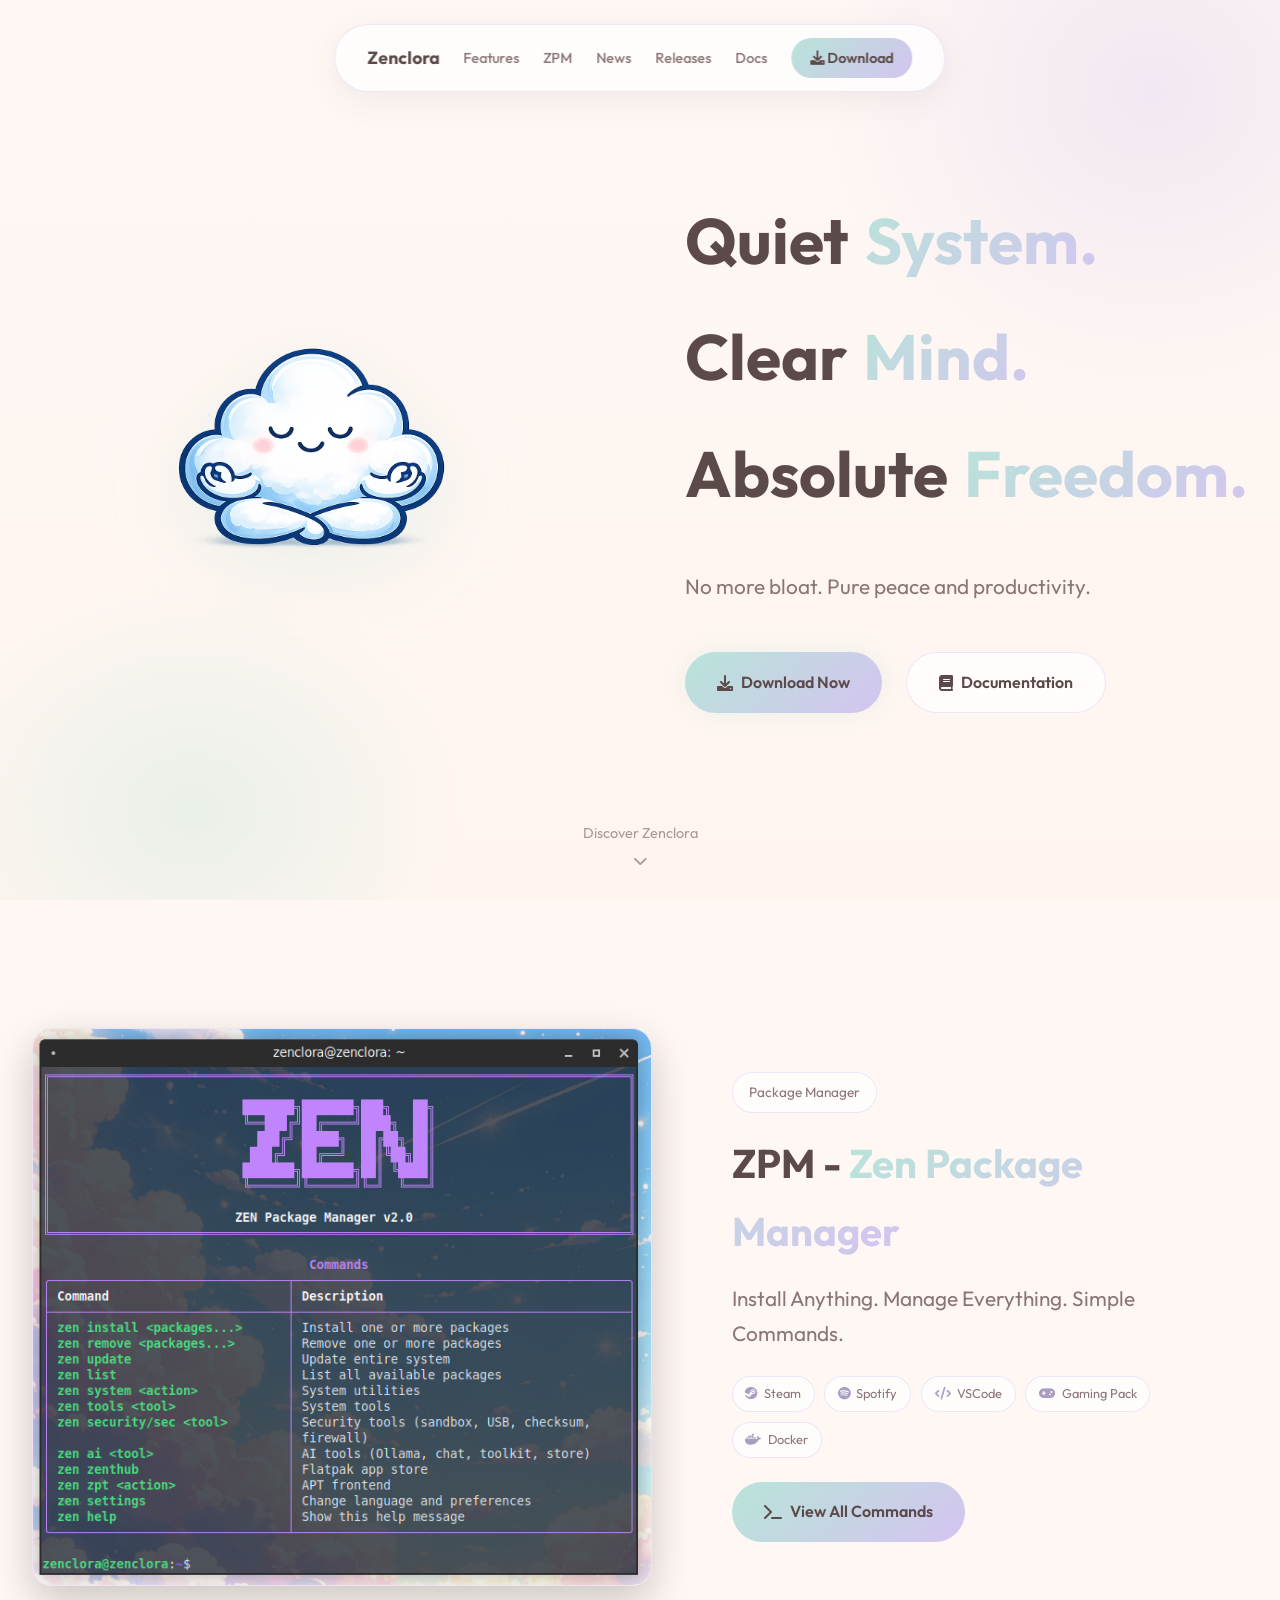
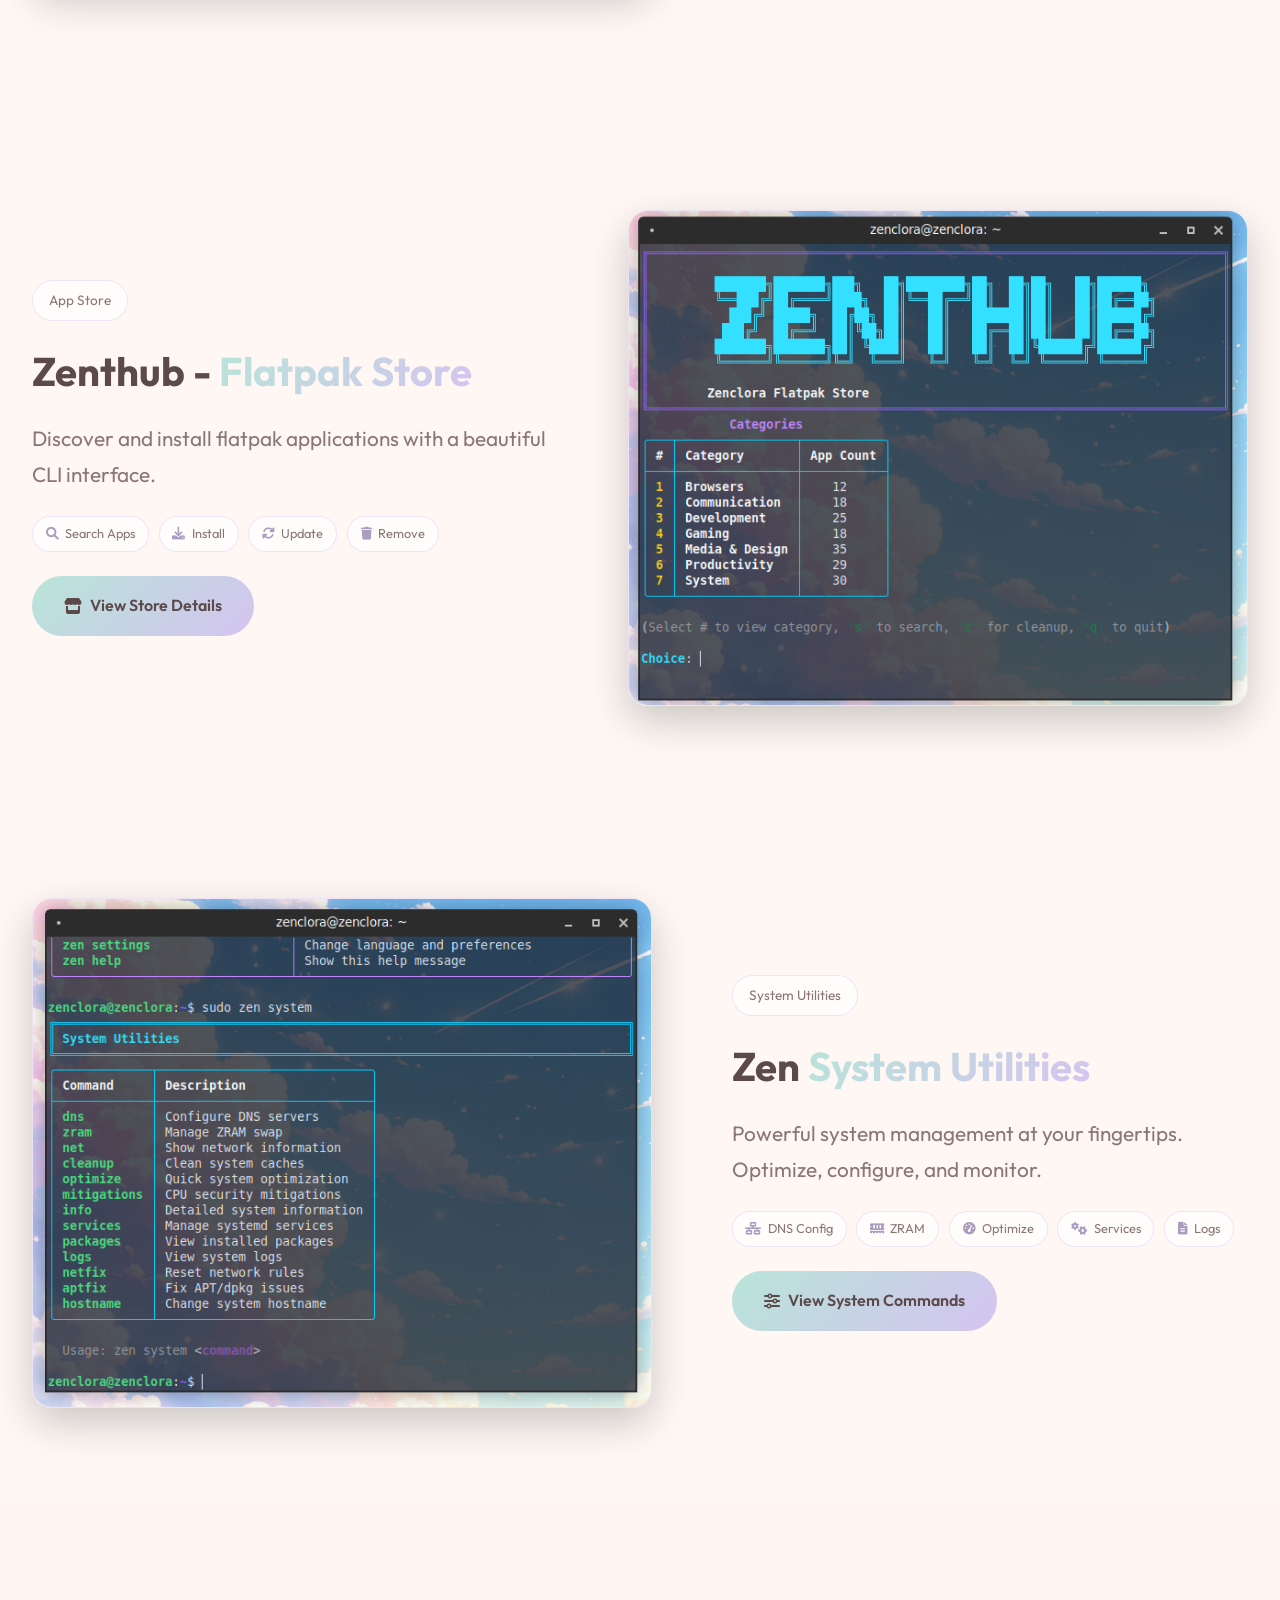
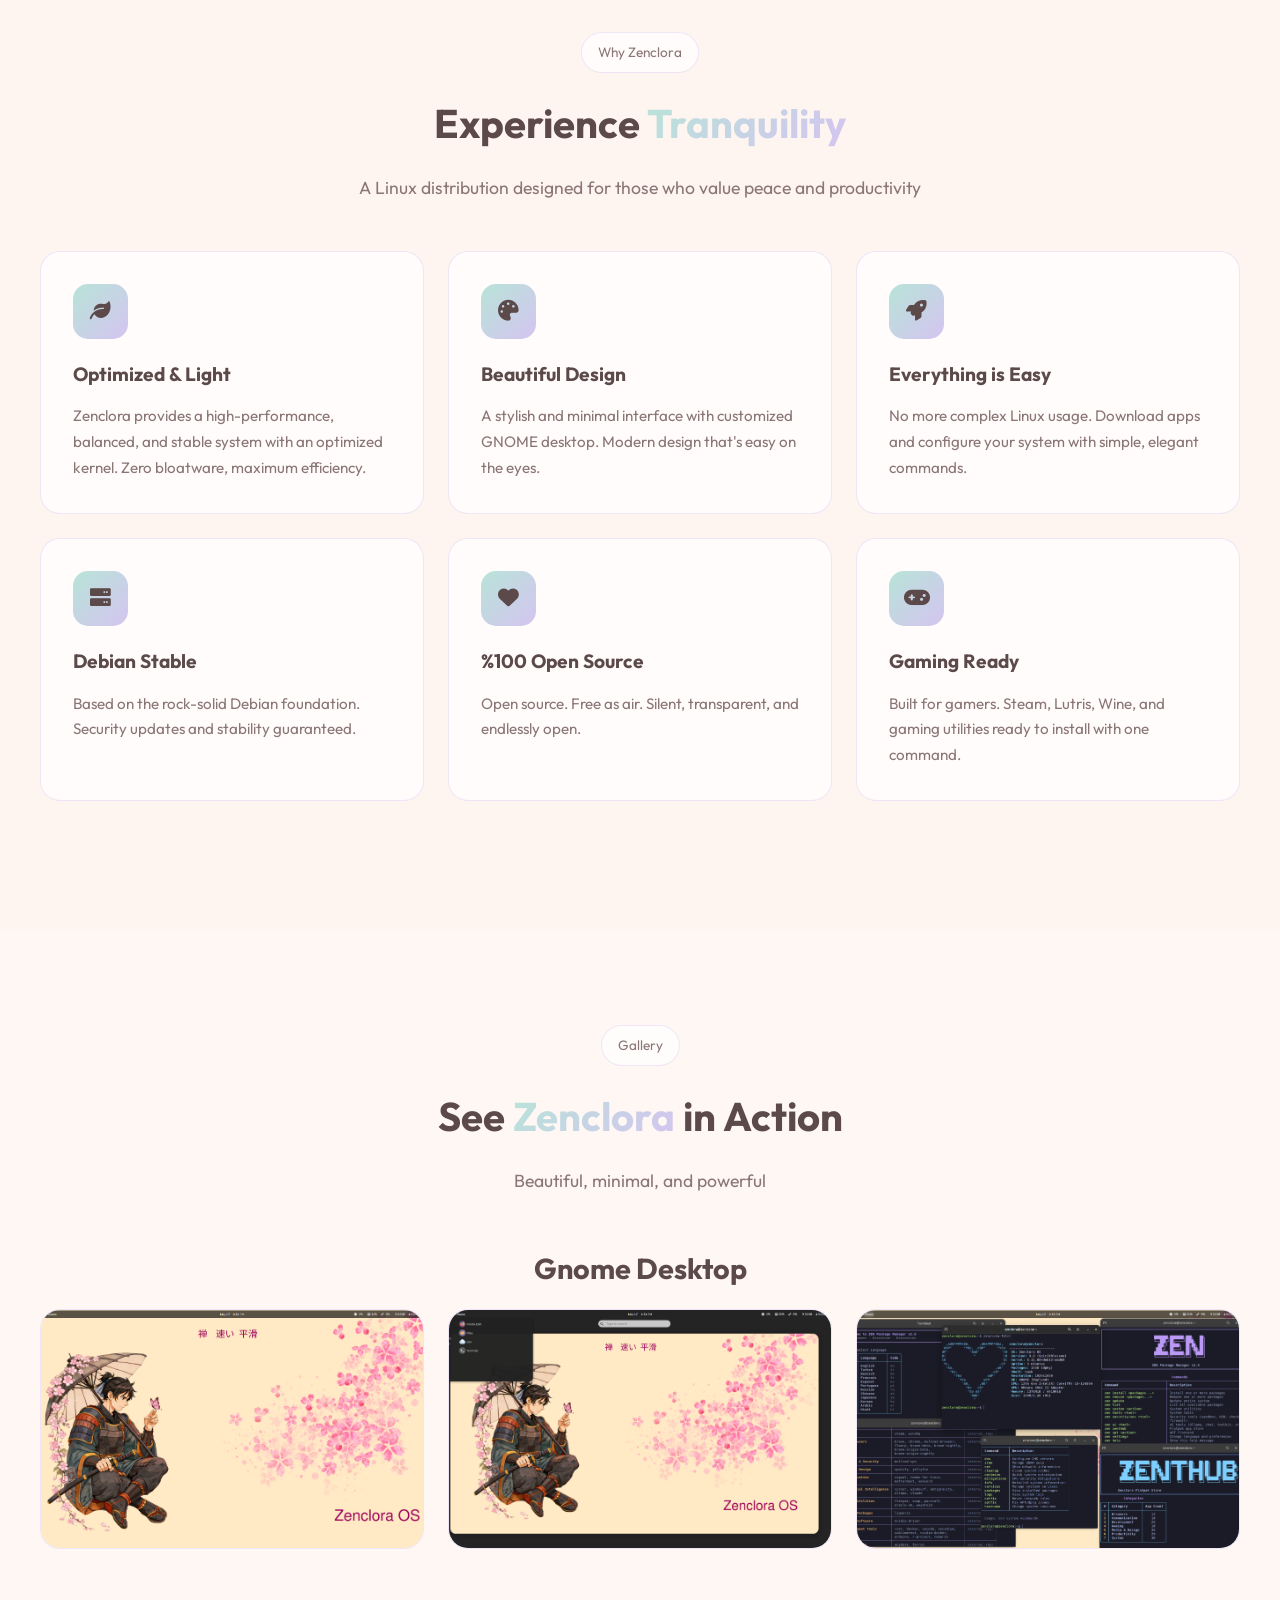
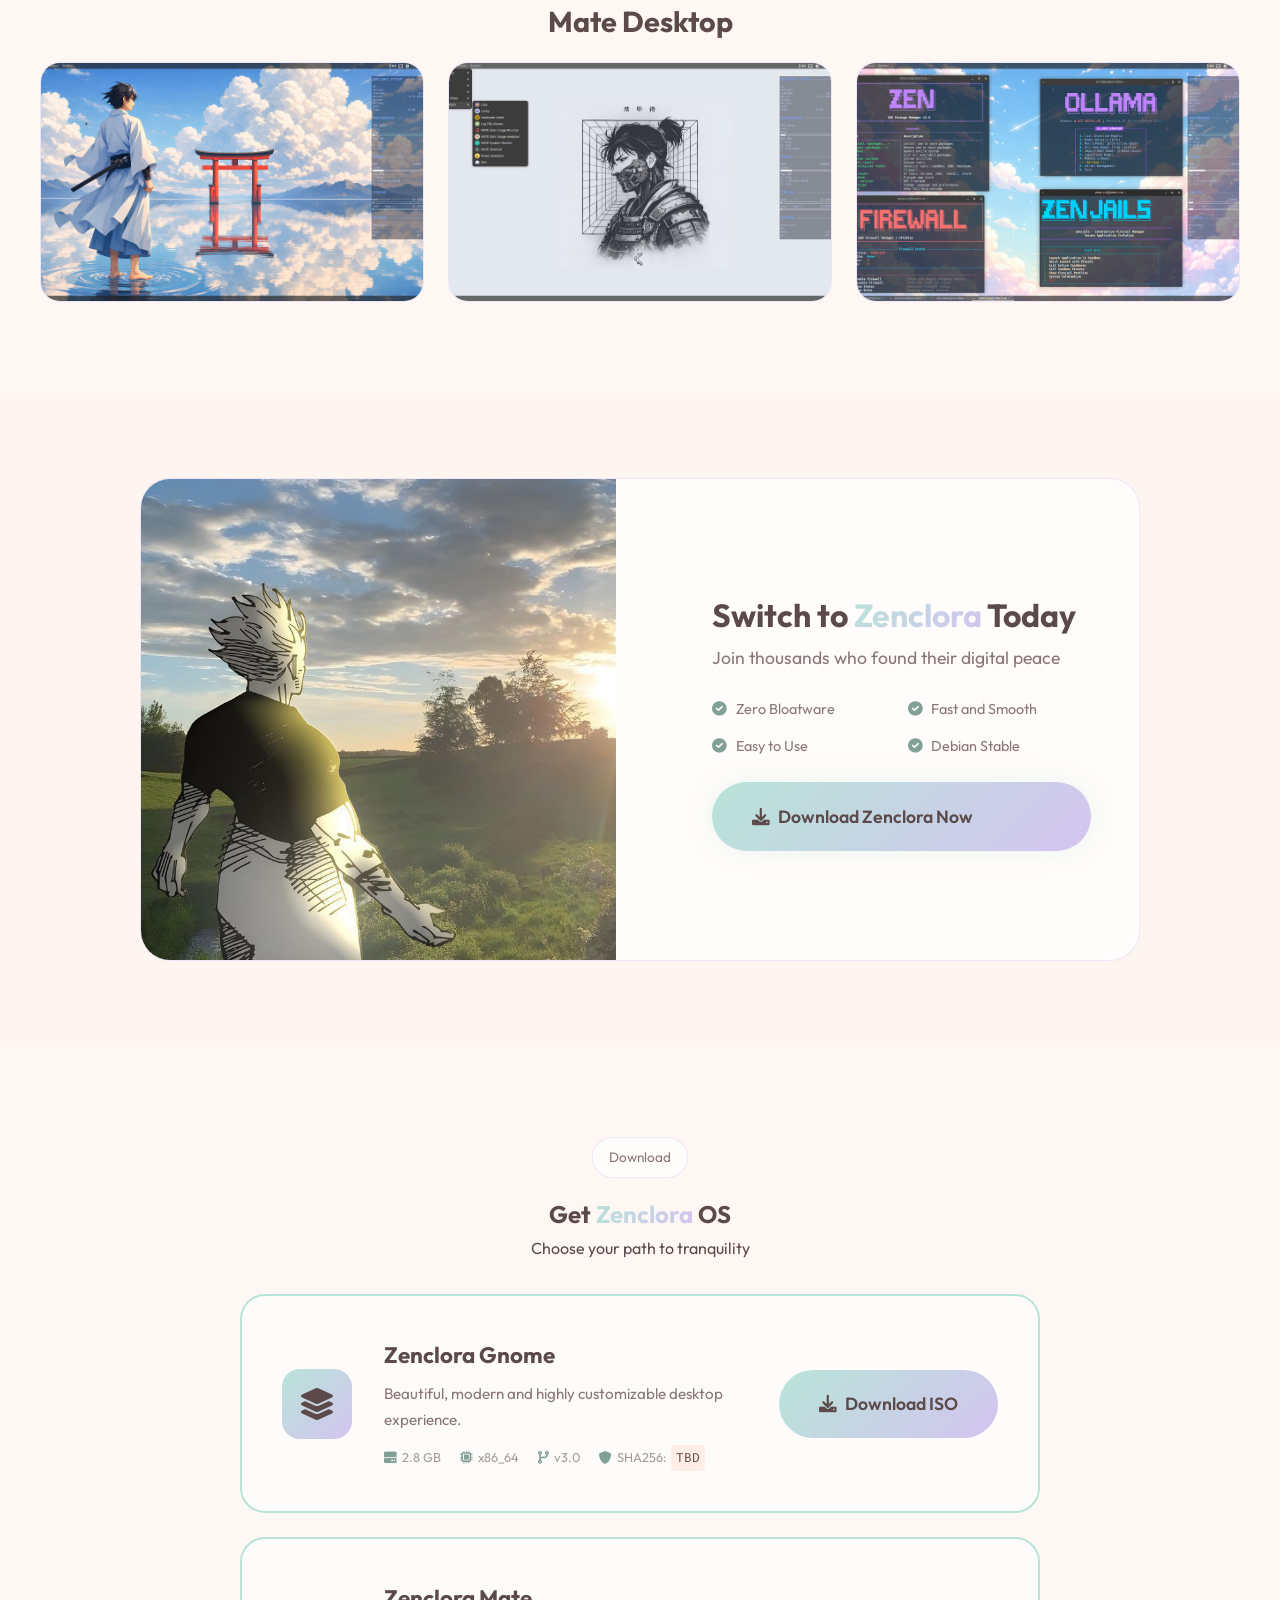
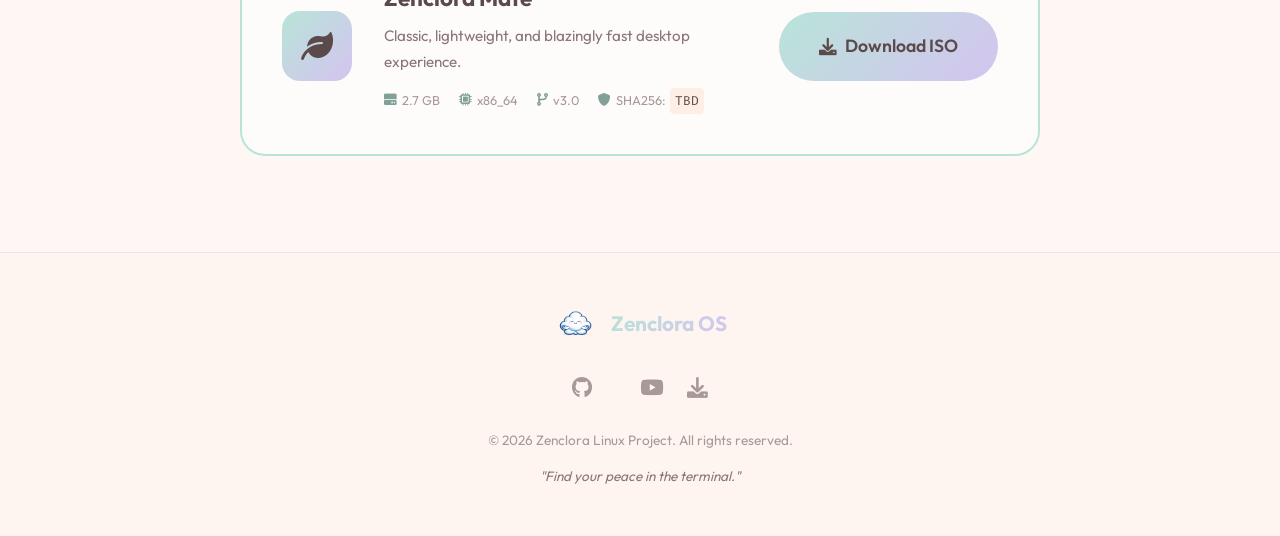
==== commit f5aa7718: "update" ====
--- a/index.html
+++ b/index.html
@@ -68,39 +68,18 @@
         </div>
     </header>
 
-    <!-- ZPM Section - with image (FIRST - Main Feature) -->
+    <!-- ZPM Section - Package Manager -->
     <section id="zpm" class="zpm-section">
         <div class="section-content">
-            <div class="zpm-visual">
-                <img src="Assets/zpm.png" alt="ZPM Package Manager" class="zpm-image">
-            </div>
-            <div class="zpm-info">
+            <div class="zpm-visual" style="flex: 1.2;">
+                <div class="zpm-screenshot-preview" style="border-radius: var(--border-radius); overflow: hidden; box-shadow: 0 15px 40px rgba(0, 0, 0, 0.2); border: 1px solid var(--glass-border); transition: all 0.3s ease;" onmouseover="this.style.transform='translateY(-5px)'; this.style.borderColor='var(--pastel-mint)'; this.style.boxShadow='0 20px 50px rgba(184, 228, 216, 0.2)';" onmouseout="this.style.transform='translateY(0)'; this.style.borderColor='var(--glass-border)'; this.style.boxShadow='0 15px 40px rgba(0, 0, 0, 0.2)';">
+                    <img src="Assets/zpm-ss1.png" alt="ZPM Package Manager" style="width: 100%; display: block; object-fit: cover;">
+                </div>
+            </div>
+            <div class="zpm-info" style="flex: 1;">
                 <span class="section-badge">Package Manager</span>
                 <h2>ZPM - <span class="gradient-text">Zen Package Manager</span></h2>
                 <p class="section-subtitle">Install Anything. Manage Everything. Simple Commands.</p>
-                <div class="terminal-preview">
-                    <div class="terminal-header">
-                        <span class="terminal-dot red"></span>
-                        <span class="terminal-dot yellow"></span>
-                        <span class="terminal-dot green"></span>
-                        <span class="terminal-title">Zen Package Manager</span>
-                    </div>
-                    <div class="terminal-body">
-                        <div class="terminal-line">
-                            <span class="prompt">$</span>
-                            <span class="command typing" id="typingCommand">sudo zen install steam</span>
-                        </div>
-                        <div class="terminal-output">
-                            <span class="success">✓</span> Adding repository...
-                        </div>
-                        <div class="terminal-output">
-                            <span class="success">✓</span> Installing Steam...
-                        </div>
-                        <div class="terminal-output">
-                            <span class="success">✓</span> <span class="highlight-green">Complete!</span>
-                        </div>
-                    </div>
-                </div>
                 <div class="zpm-packages">
                     <span class="package-tag"><i class="fab fa-steam"></i> Steam</span>
                     <span class="package-tag"><i class="fab fa-spotify"></i> Spotify</span>
@@ -115,36 +94,43 @@
         </div>
     </section>
 
-    <!-- ZPM System Section -->
-    <section id="zpm-system" class="zpm-system-section">
+    <!-- ZPM Section - Zenthub -->
+    <section id="zenthub" class="zpm-system-section">
         <div class="section-content zpm-system-content">
-            <div class="zpm-info">
-                <span class="section-badge">System Management</span>
-                <h2><span class="gradient-text">System Utilities</span></h2>
-                <p class="section-subtitle">Powerful system management at your fingertips.</p>
-                <div class="terminal-preview">
-                    <div class="terminal-header">
-                        <span class="terminal-dot red"></span>
-                        <span class="terminal-dot yellow"></span>
-                        <span class="terminal-dot green"></span>
-                        <span class="terminal-title">Zen System</span>
-                    </div>
-                    <div class="terminal-body">
-                        <div class="terminal-line">
-                            <span class="prompt">$</span>
-                            <span class="command">sudo zen system optimize</span>
-                        </div>
-                        <div class="terminal-output">
-                            <span class="success">✓</span> Syncing filesystem...
-                        </div>
-                        <div class="terminal-output">
-                            <span class="success">✓</span> Clearing memory caches...
-                        </div>
-                        <div class="terminal-output">
-                            <span class="success">✓</span> <span class="highlight-green">System Optimized!</span>
-                        </div>
-                    </div>
-                </div>
+            <div class="zpm-info" style="flex: 1;">
+                <span class="section-badge">App Store</span>
+                <h2>Zenthub - <span class="gradient-text">Flatpak Store</span></h2>
+                <p class="section-subtitle">Discover and install flatpak applications with a beautiful CLI interface.</p>
+                <div class="zpm-packages">
+                    <span class="package-tag"><i class="fas fa-search"></i> Search Apps</span>
+                    <span class="package-tag"><i class="fas fa-download"></i> Install</span>
+                    <span class="package-tag"><i class="fas fa-sync-alt"></i> Update</span>
+                    <span class="package-tag"><i class="fas fa-trash"></i> Remove</span>
+                </div>
+                <a href="docs.html#zenthub" class="btn btn-primary">
+                    <i class="fas fa-store"></i> View Store Details
+                </a>
+            </div>
+            <div class="zpm-visual" style="flex: 1.2;">
+                <div class="zpm-screenshot-preview" style="border-radius: var(--border-radius); overflow: hidden; box-shadow: 0 15px 40px rgba(0, 0, 0, 0.2); border: 1px solid var(--glass-border); transition: all 0.3s ease;" onmouseover="this.style.transform='translateY(-5px)'; this.style.borderColor='var(--pastel-mint)'; this.style.boxShadow='0 20px 50px rgba(184, 228, 216, 0.2)';" onmouseout="this.style.transform='translateY(0)'; this.style.borderColor='var(--glass-border)'; this.style.boxShadow='0 15px 40px rgba(0, 0, 0, 0.2)';">
+                    <img src="Assets/zpm-ss2.png" alt="Zenthub Flatpak Store" style="width: 100%; display: block; object-fit: cover;">
+                </div>
+            </div>
+        </div>
+    </section>
+
+    <!-- ZPM Section - System Utilities -->
+    <section id="zpm-system" class="zpm-tools-section">
+        <div class="section-content">
+            <div class="zpm-visual" style="flex: 1.2;">
+                <div class="zpm-screenshot-preview" style="border-radius: var(--border-radius); overflow: hidden; box-shadow: 0 15px 40px rgba(0, 0, 0, 0.2); border: 1px solid var(--glass-border); transition: all 0.3s ease;" onmouseover="this.style.transform='translateY(-5px)'; this.style.borderColor='var(--pastel-mint)'; this.style.boxShadow='0 20px 50px rgba(184, 228, 216, 0.2)';" onmouseout="this.style.transform='translateY(0)'; this.style.borderColor='var(--glass-border)'; this.style.boxShadow='0 15px 40px rgba(0, 0, 0, 0.2)';">
+                    <img src="Assets/zpm-ss3.png" alt="System Utilities" style="width: 100%; display: block; object-fit: cover;">
+                </div>
+            </div>
+            <div class="zpm-info" style="flex: 1;">
+                <span class="section-badge">System Utilities</span>
+                <h2>Zen <span class="gradient-text">System Utilities</span></h2>
+                <p class="section-subtitle">Powerful system management at your fingertips. Optimize, configure, and monitor.</p>
                 <div class="zpm-packages">
                     <span class="package-tag"><i class="fas fa-network-wired"></i> DNS Config</span>
                     <span class="package-tag"><i class="fas fa-memory"></i> ZRAM</span>
@@ -154,54 +140,6 @@
                 </div>
                 <a href="docs.html#system" class="btn btn-primary">
                     <i class="fas fa-sliders-h"></i> View System Commands
-                </a>
-            </div>
-            <div class="zpm-visual">
-                <img src="Assets/zpm2.png" alt="ZPM System Utilities" class="zpm-image">
-            </div>
-        </div>
-    </section>
-
-    <!-- ZPM Tools Section -->
-    <section id="zpm-tools" class="zpm-tools-section">
-        <div class="section-content">
-            <div class="zpm-visual">
-                <img src="Assets/zpm3.png" alt="ZPM Tools" class="zpm-image">
-            </div>
-            <div class="zpm-info">
-                <span class="section-badge">Utility Tools</span>
-                <h2><span class="gradient-text">Zen Tools</span></h2>
-                <p class="section-subtitle">Essential utilities for everyday tasks.</p>
-                <div class="terminal-preview">
-                    <div class="terminal-header">
-                        <span class="terminal-dot red"></span>
-                        <span class="terminal-dot yellow"></span>
-                        <span class="terminal-dot green"></span>
-                        <span class="terminal-title">Zen Tools</span>
-                    </div>
-                    <div class="terminal-body">
-                        <div class="terminal-line">
-                            <span class="prompt">$</span>
-                            <span class="command">sudo zen tools formatusb</span>
-                        </div>
-                        <div class="terminal-output">
-                            <span class="success">✓</span> Device: /dev/sdb (16GB)
-                        </div>
-                        <div class="terminal-output">
-                            <span class="success">✓</span> Formatting with FAT32...
-                        </div>
-                        <div class="terminal-output">
-                            <span class="success">✓</span> <span class="highlight-green">USB Ready!</span>
-                        </div>
-                    </div>
-                </div>
-                <div class="zpm-packages">
-                    <span class="package-tag"><i class="fab fa-usb"></i> USB Format</span>
-                    <span class="package-tag"><i class="fas fa-box"></i> DEB Install</span>
-                    <span class="package-tag"><i class="fas fa-folder-open"></i> File Manager</span>
-                </div>
-                <a href="docs.html#tools" class="btn btn-primary">
-                    <i class="fas fa-wrench"></i> View All Tools
                 </a>
             </div>
         </div>
@@ -410,8 +348,9 @@
                 <span>Zenclora OS</span>
             </div>
             <div class="footer-links">
-                <a href="https://github.com/Zenclora" target="_blank"><i class="fab fa-github"></i></a>
-                <a href="https://x.com/root0emir" target="_blank"><i class="fab fa-x-twitter"></i></a>
+                <a href="https://github.com/nixovena" target="_blank"><i class="fab fa-github"></i></a>
+                <a href="https://x.com/nixovena" target="_blank"><i class="fab fa-x-twitter"></i></a>
+                <a href="https://www.youtube.com/@nixovena" target="_blank"><i class="fab fa-youtube"></i></a>
                 <a href="https://sourceforge.net/projects/zenclora/" target="_blank"><i class="fas fa-download"></i></a>
             </div>
             <p>© 2026 Zenclora Linux Project. All rights reserved.</p>
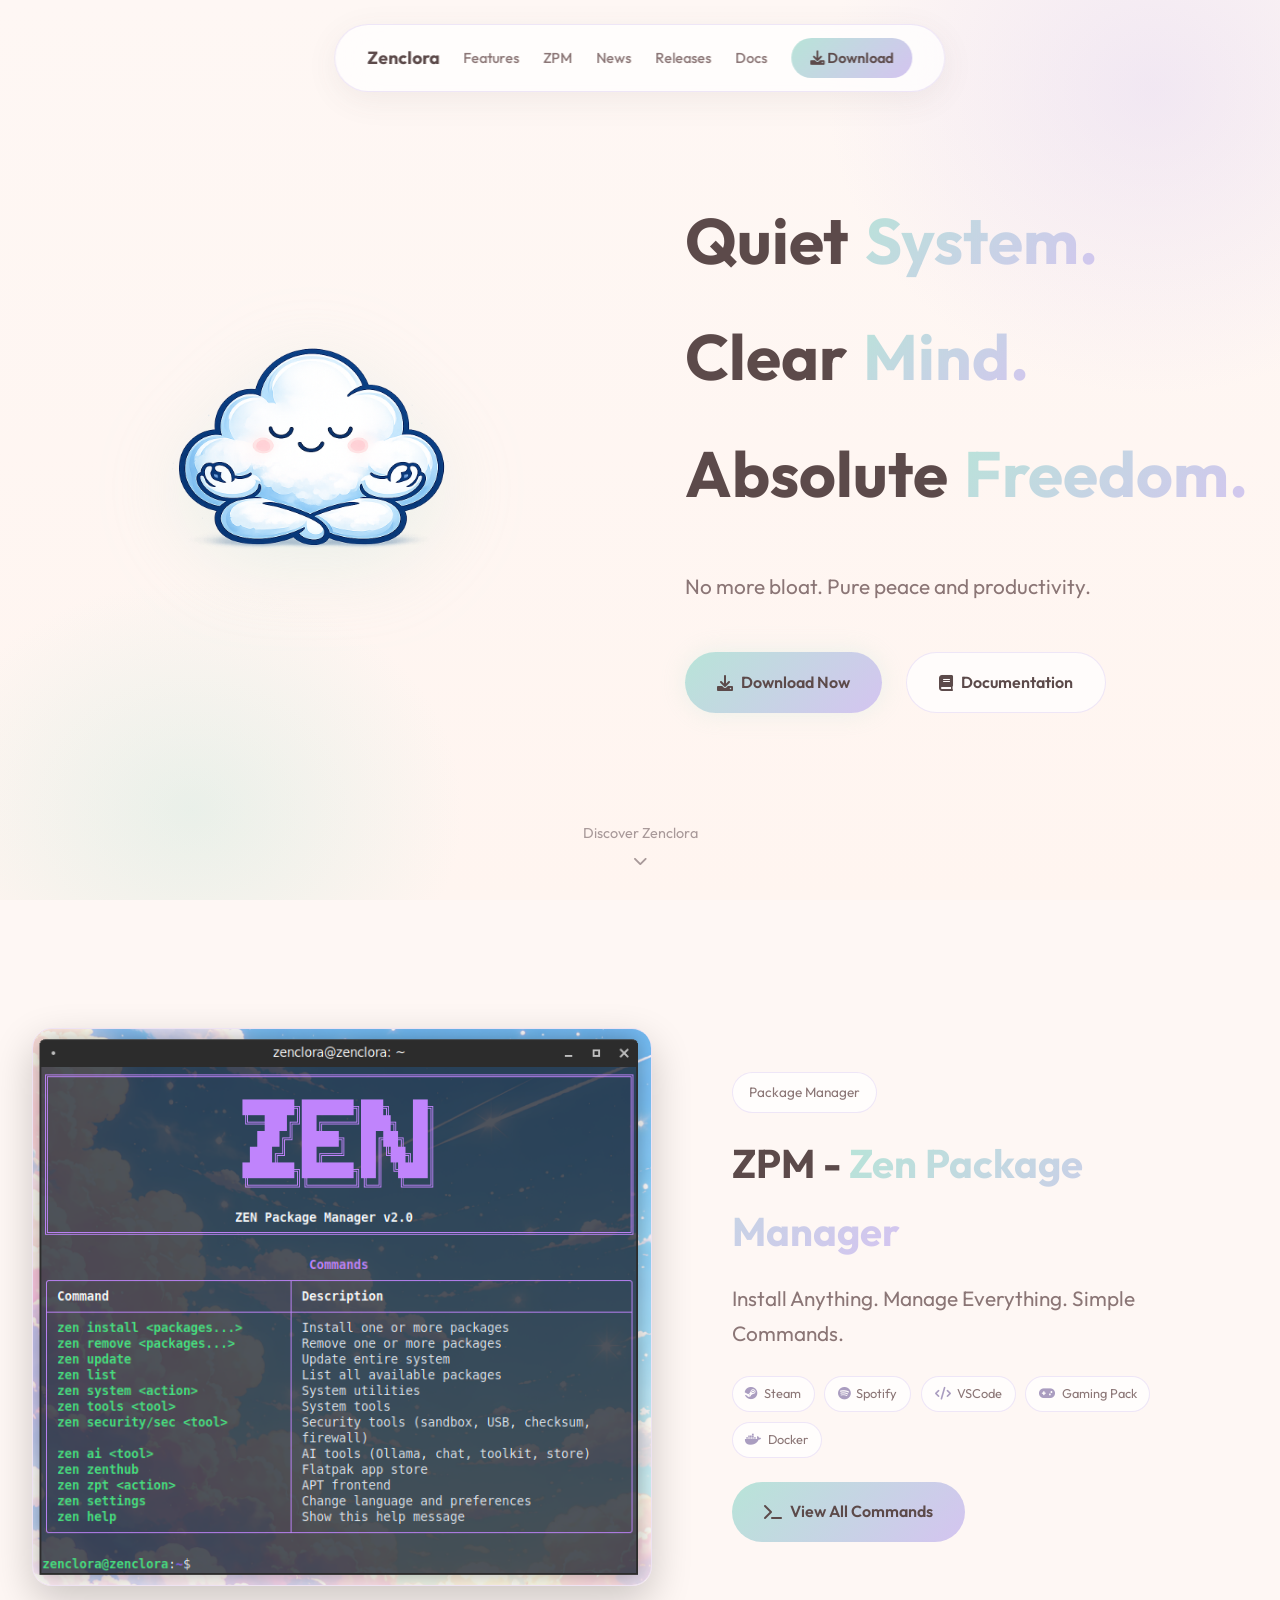
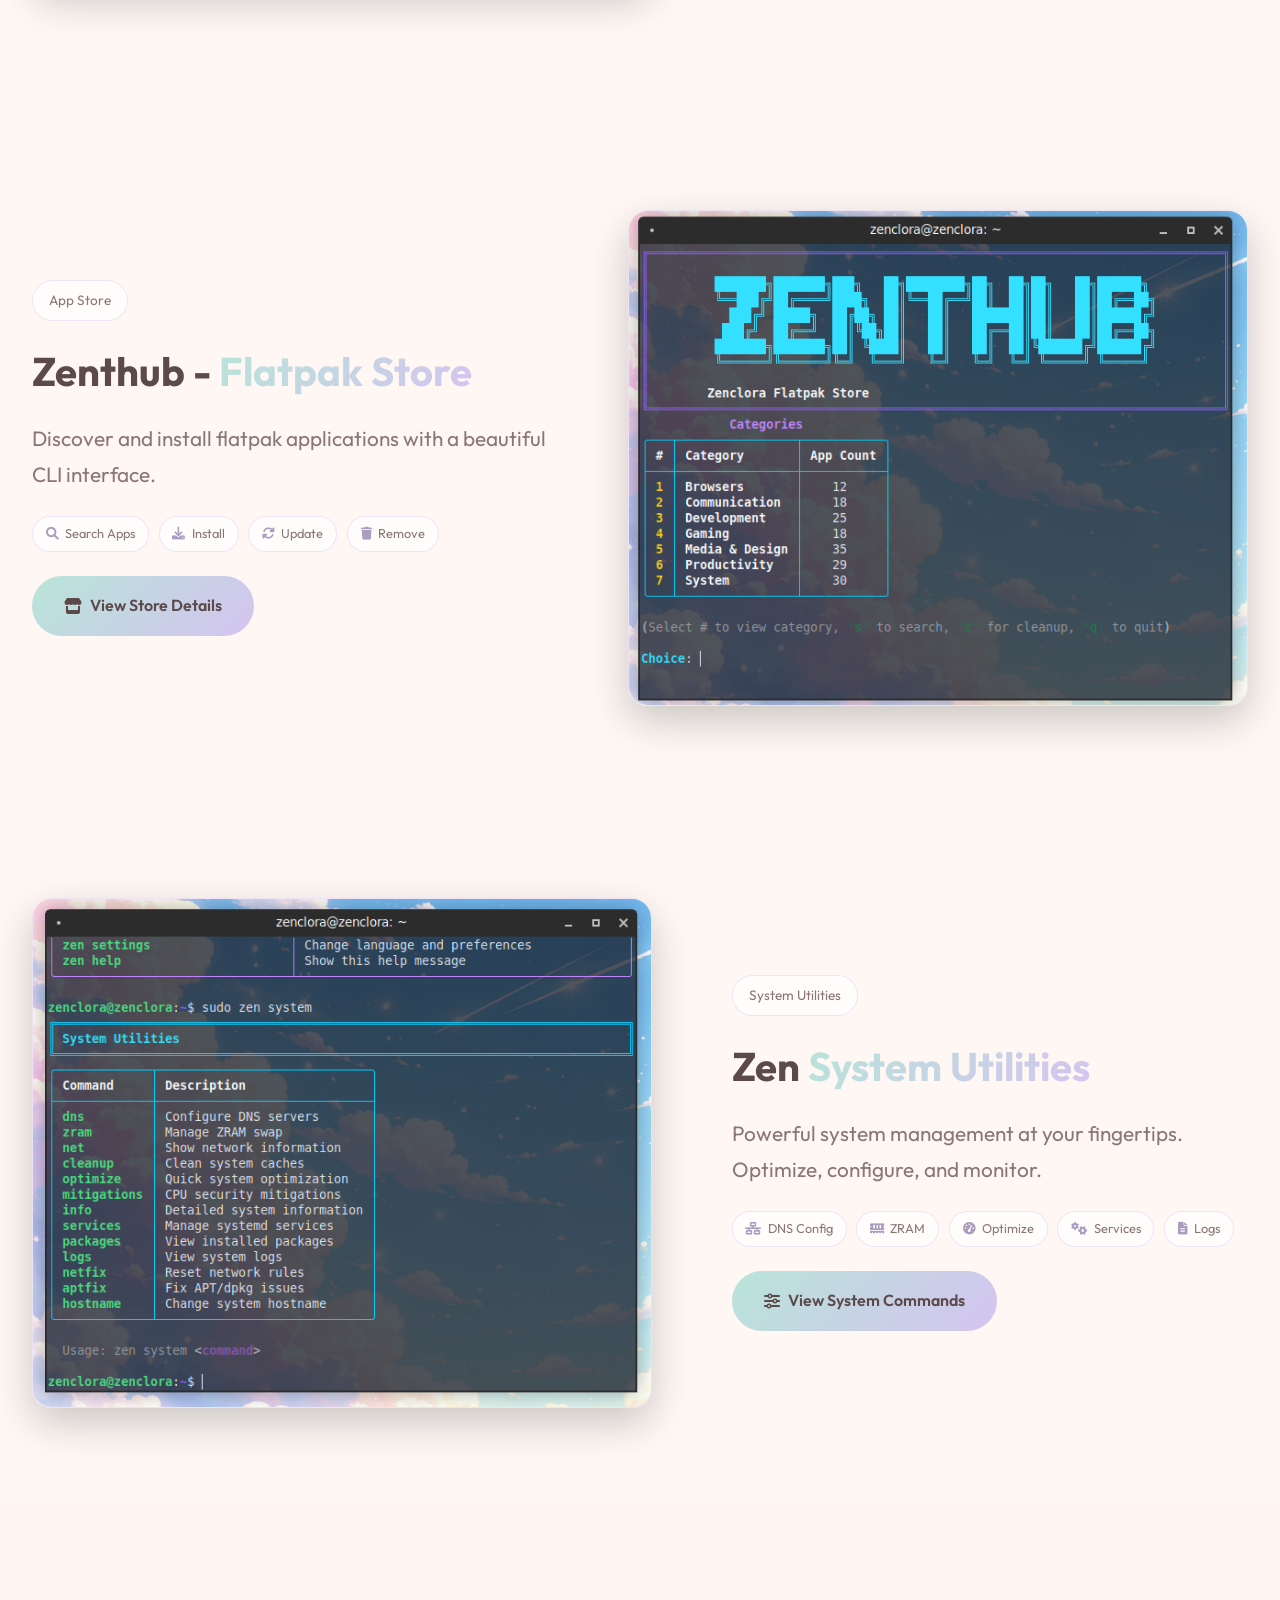
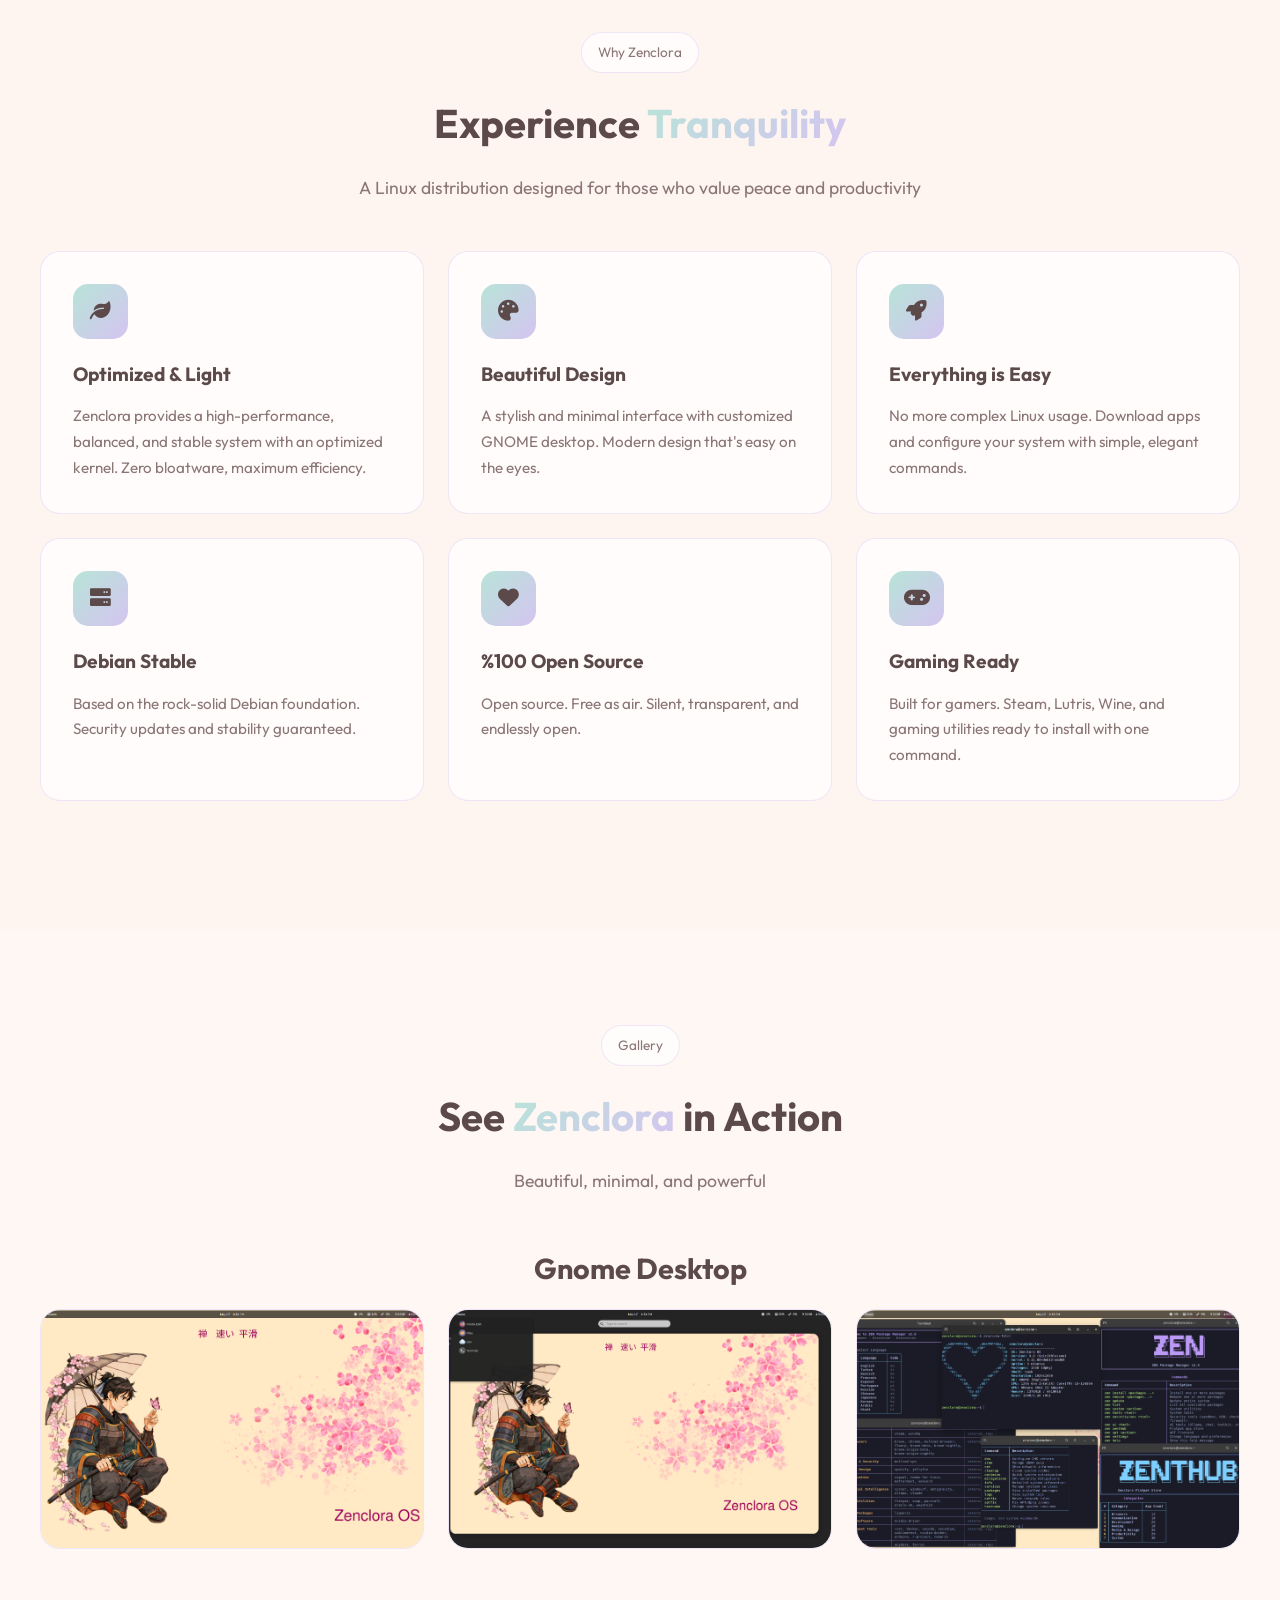
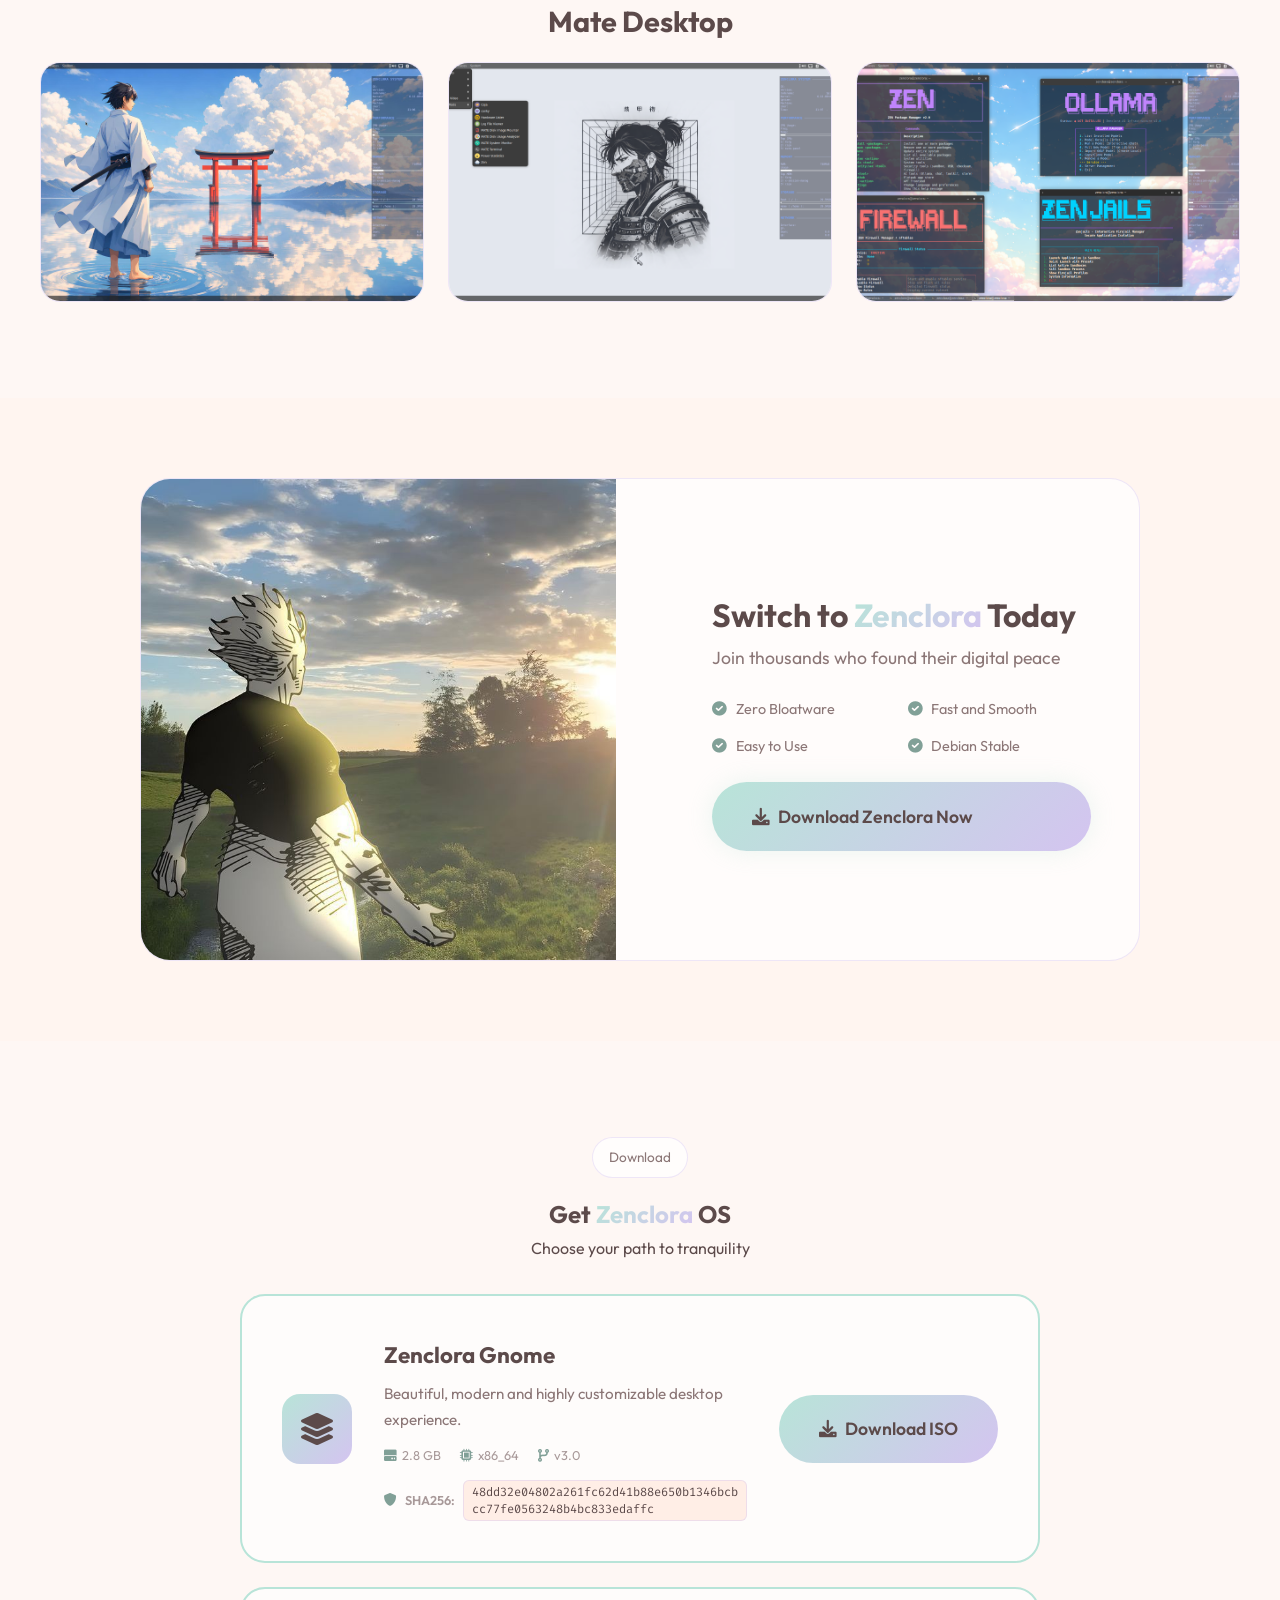
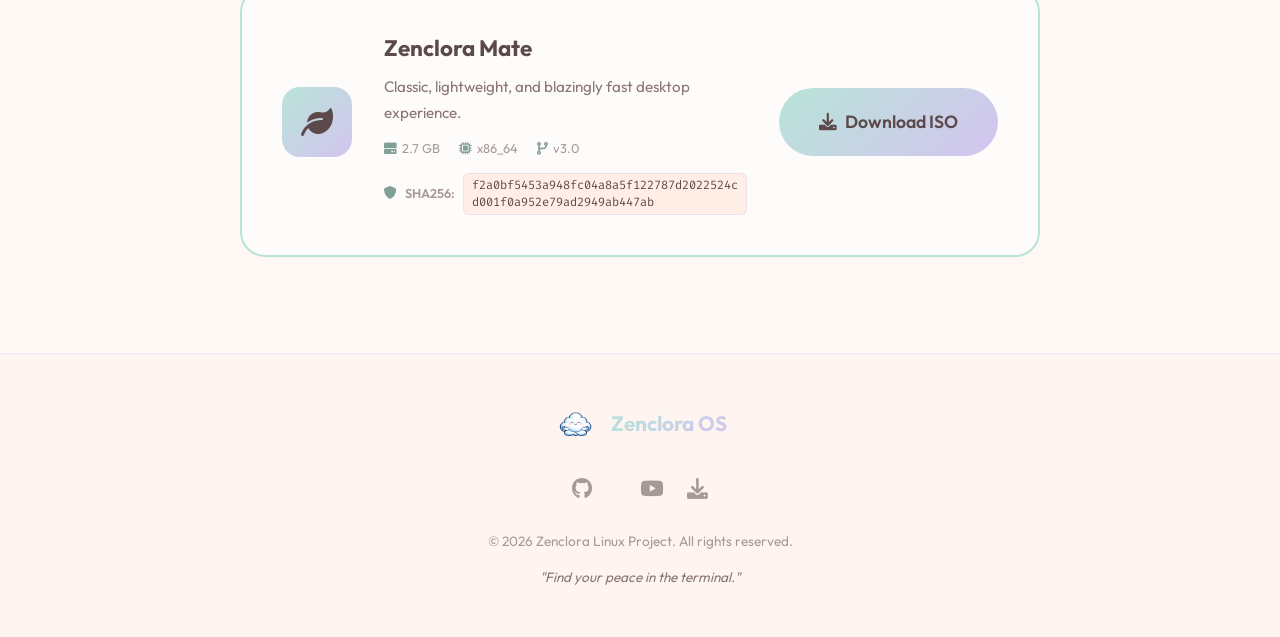
==== commit 3d3663f1: "UPDATE" ====
--- a/index.html
+++ b/index.html
@@ -309,11 +309,14 @@
                             <span><i class="fas fa-hdd"></i> 2.8 GB</span>
                             <span><i class="fas fa-microchip"></i> x86_64</span>
                             <span><i class="fas fa-code-branch"></i> v3.0</span>
-                            <span><i class="fas fa-shield-alt"></i> SHA256: <code
-                                    style="background:var(--bg-tertiary);padding:2px 5px;border-radius:4px;font-size:0.8rem;">TBD</code></span>
                         </div>
-                    </div>
-                    <a href="#" class="btn btn-primary btn-large">
+                        <div class="download-sha">
+                            <i class="fas fa-shield-alt"></i>
+                            <span>SHA256:</span>
+                            <code>48dd32e04802a261fc62d41b88e650b1346bcbcc77fe0563248b4bc833edaffc</code>
+                        </div>
+                    </div>
+                    <a href="https://sourceforge.net/projects/zenclora/files/release/zenclora-gnome-3.0-amd64.iso/download" class="btn btn-primary btn-large" target="_blank">
                         <i class="fas fa-download"></i> Download ISO
                     </a>
                 </div>
@@ -329,11 +332,14 @@
                             <span><i class="fas fa-hdd"></i> 2.7 GB</span>
                             <span><i class="fas fa-microchip"></i> x86_64</span>
                             <span><i class="fas fa-code-branch"></i> v3.0</span>
-                            <span><i class="fas fa-shield-alt"></i> SHA256: <code
-                                    style="background:var(--bg-tertiary);padding:2px 5px;border-radius:4px;font-size:0.8rem;">TBD</code></span>
                         </div>
-                    </div>
-                    <a href="#" class="btn btn-primary btn-large">
+                        <div class="download-sha">
+                            <i class="fas fa-shield-alt"></i>
+                            <span>SHA256:</span>
+                            <code>f2a0bf5453a948fc04a8a5f122787d2022524cd001f0a952e79ad2949ab447ab</code>
+                        </div>
+                    </div>
+                    <a href="https://sourceforge.net/projects/zenclora/files/release/zenclora-mate-3.0-amd64.iso/download" class="btn btn-primary btn-large" target="_blank">
                         <i class="fas fa-download"></i> Download ISO
                     </a>
                 </div>
--- a/style.css
+++ b/style.css
@@ -1128,6 +1128,37 @@
 .download-specs i {
     color: var(--pastel-mint);
     filter: brightness(0.7);
+}
+
+.download-sha {
+    margin-top: 0.8rem;
+    font-size: 0.8rem;
+    color: var(--text-muted);
+    display: flex;
+    align-items: center;
+    gap: 0.5rem;
+    max-width: 100%;
+}
+
+.download-sha i {
+    color: var(--pastel-mint);
+    filter: brightness(0.7);
+}
+
+.download-sha span {
+    font-weight: 600;
+    flex-shrink: 0;
+}
+
+.download-sha code {
+    background: var(--bg-tertiary);
+    padding: 3px 8px;
+    border-radius: 6px;
+    font-size: 0.75rem;
+    word-break: break-all;
+    font-family: 'Fira Code', monospace;
+    border: 1px solid var(--glass-border);
+    line-height: 1.4;
 }
 
 /* ═══════════════════════════════════════════════════════════════════════════
@@ -1761,6 +1792,10 @@
         justify-content: center;
     }
 
+    .download-sha {
+        justify-content: center;
+    }
+
     .cta-content {
         padding: 2rem;
     }
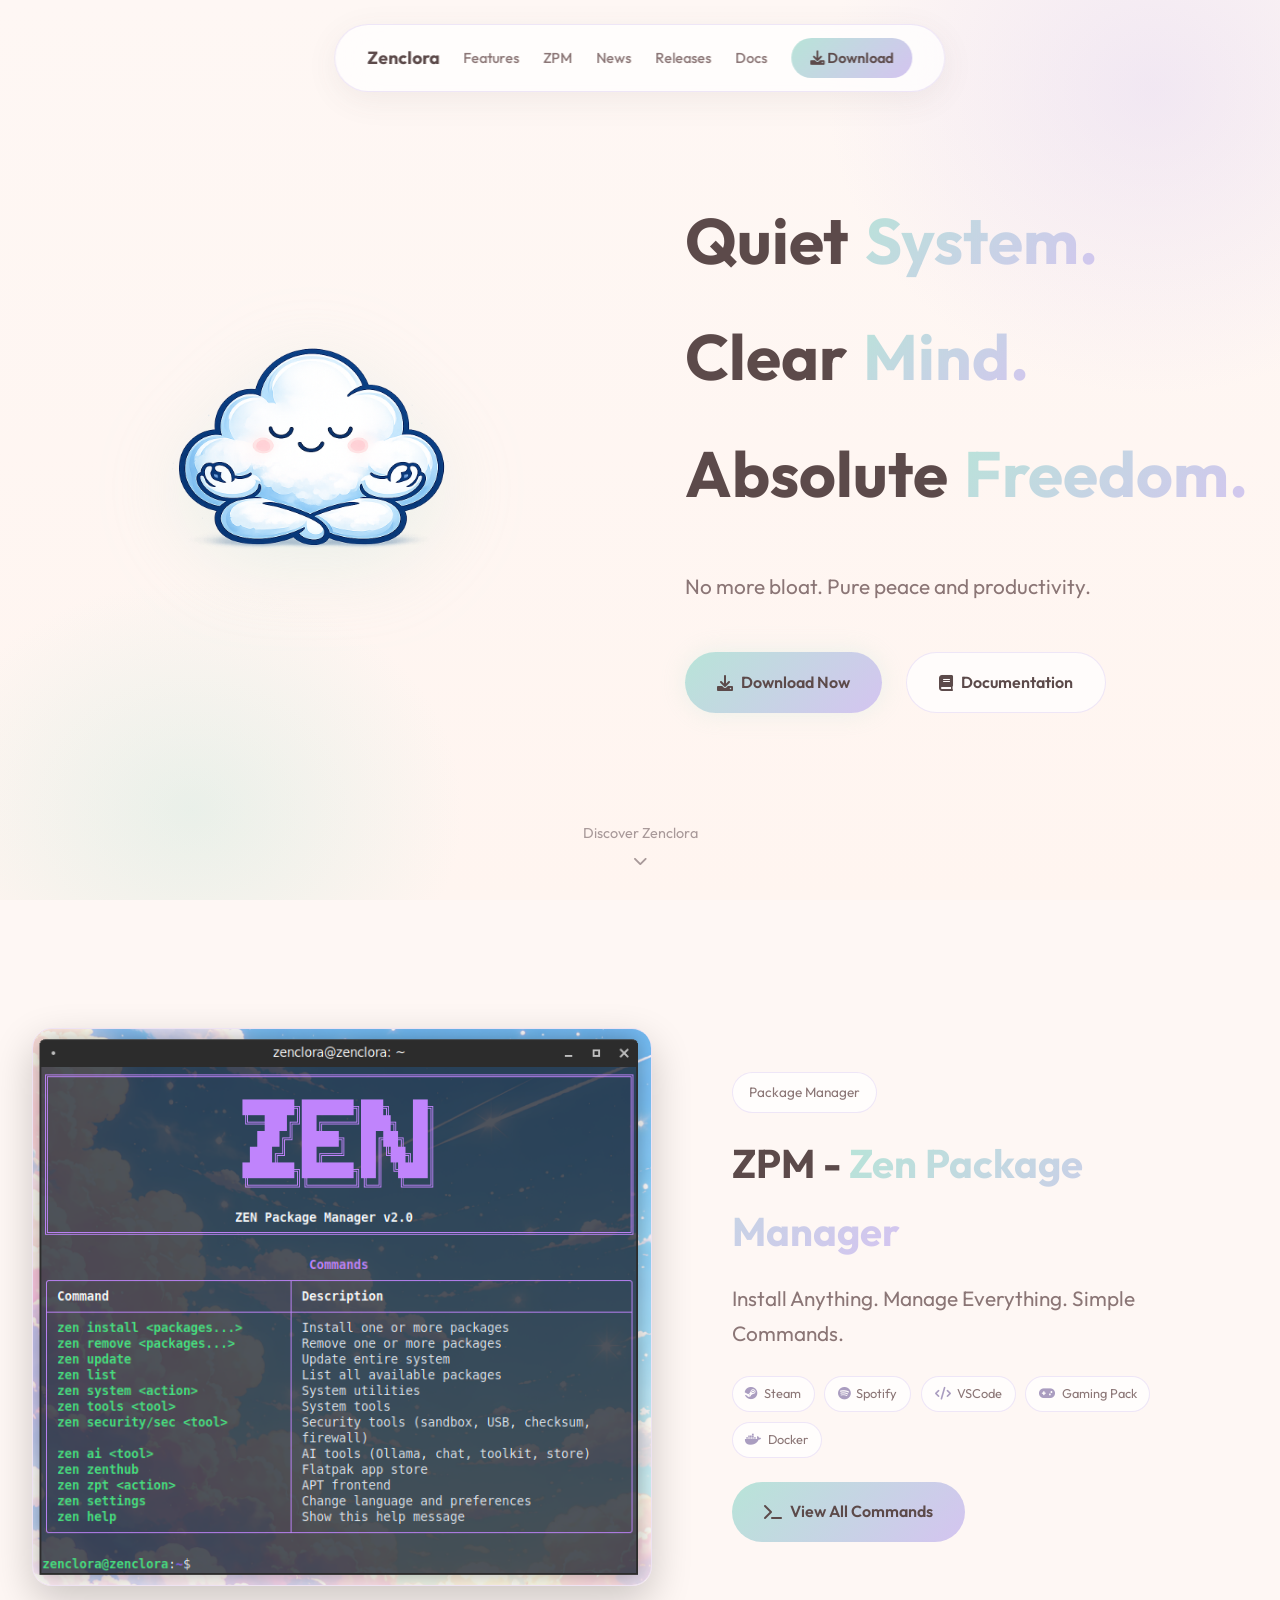
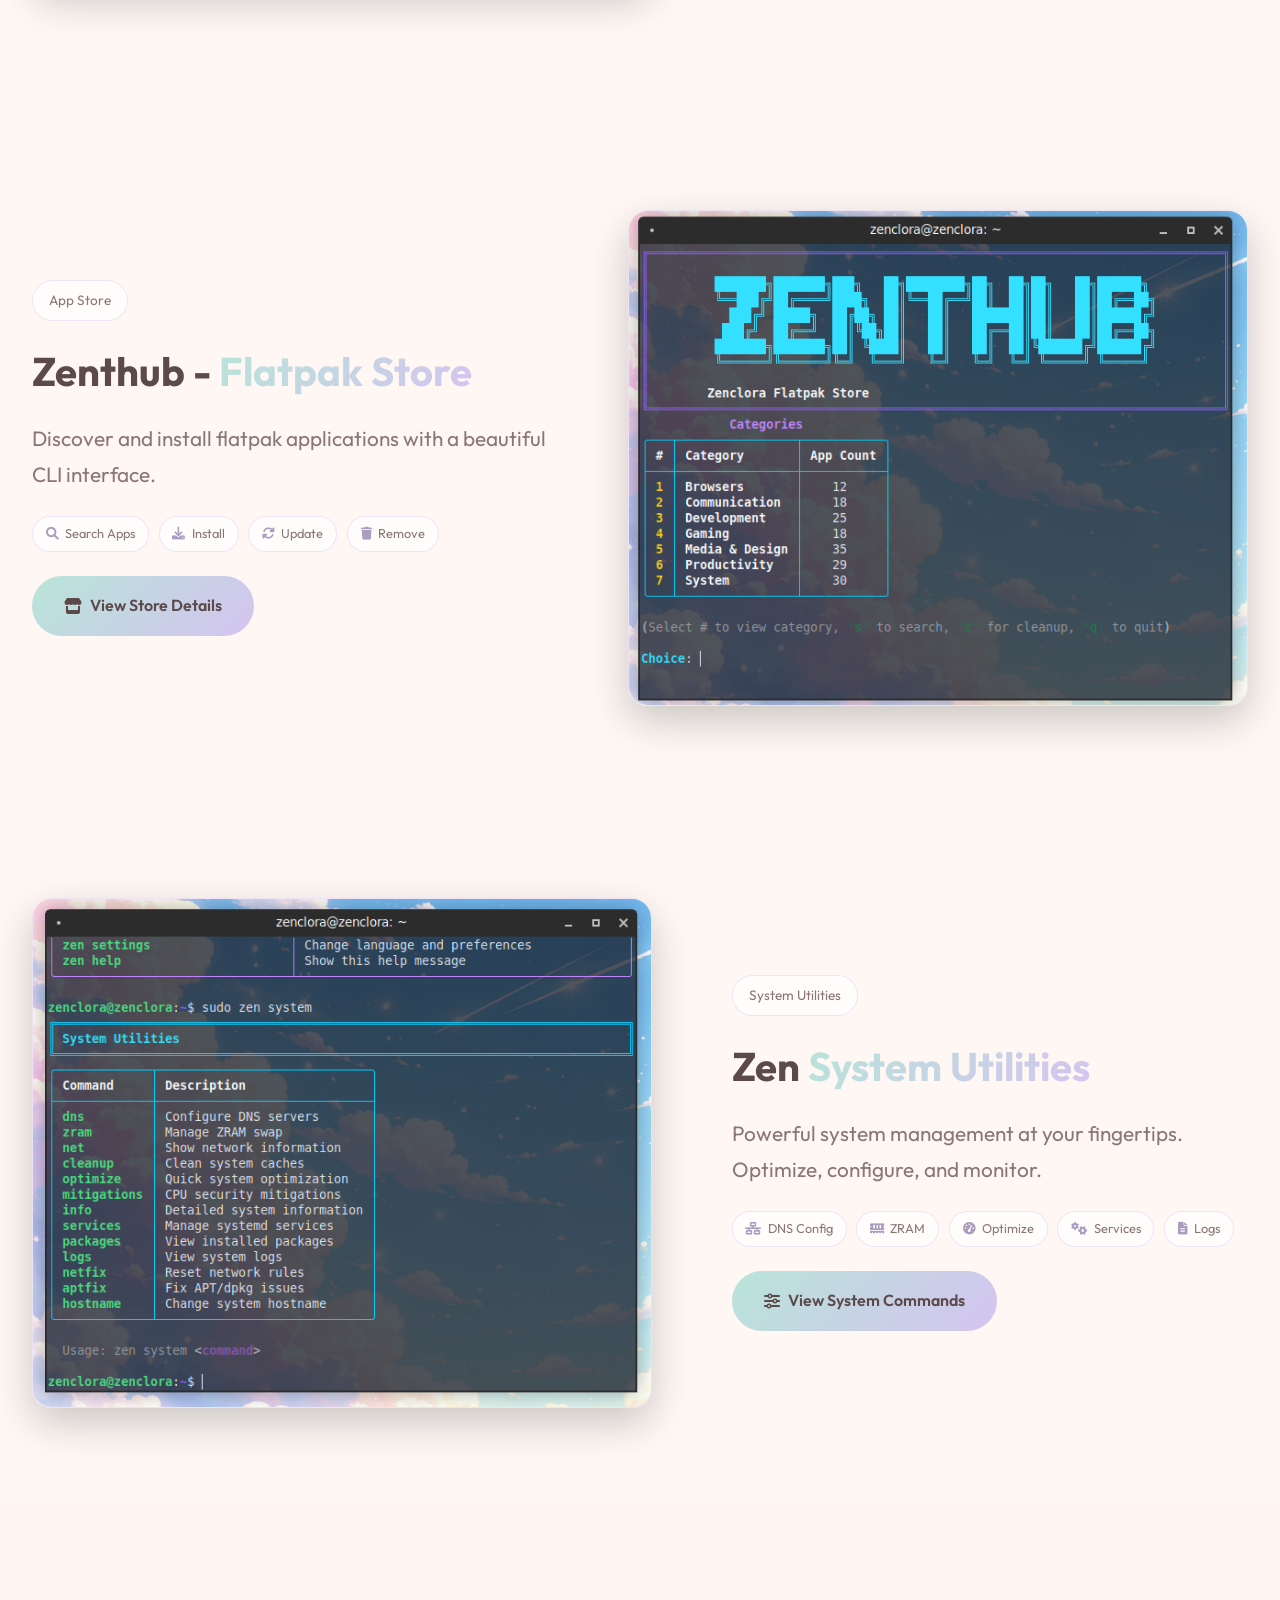
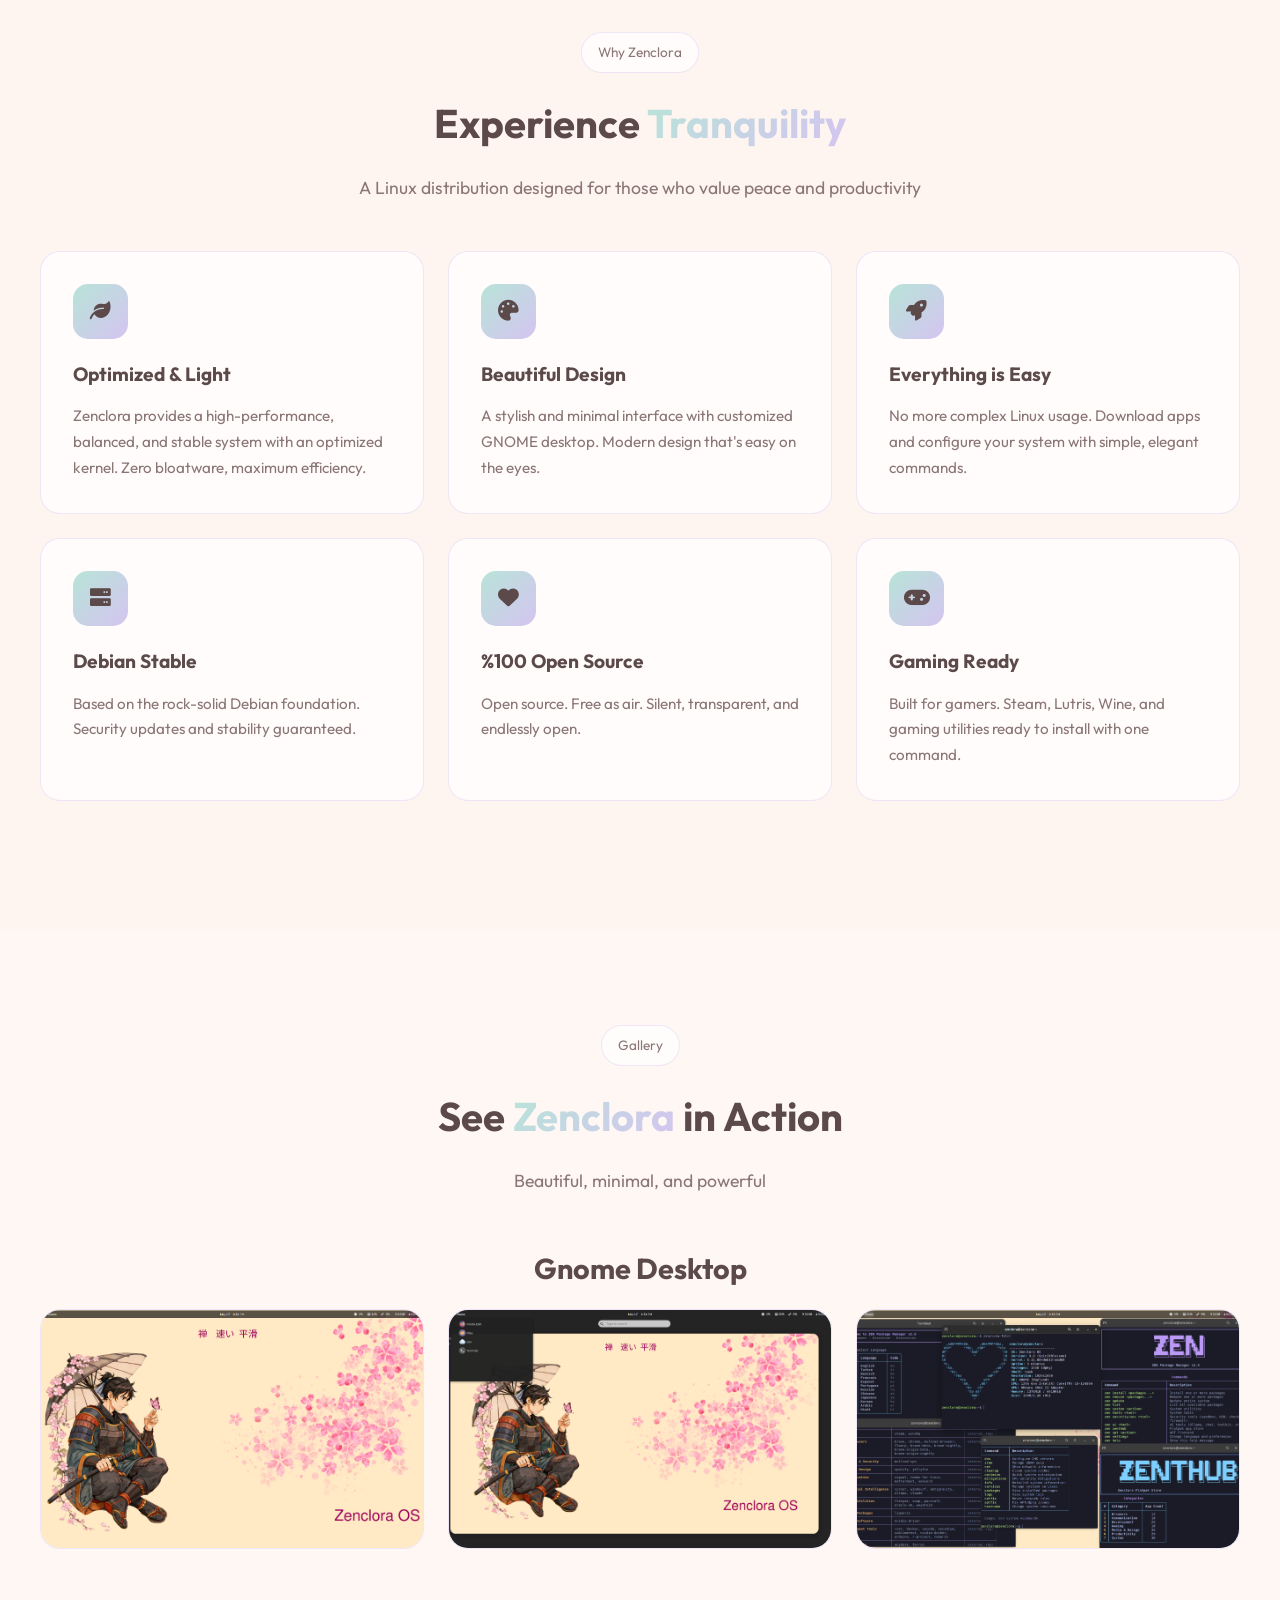
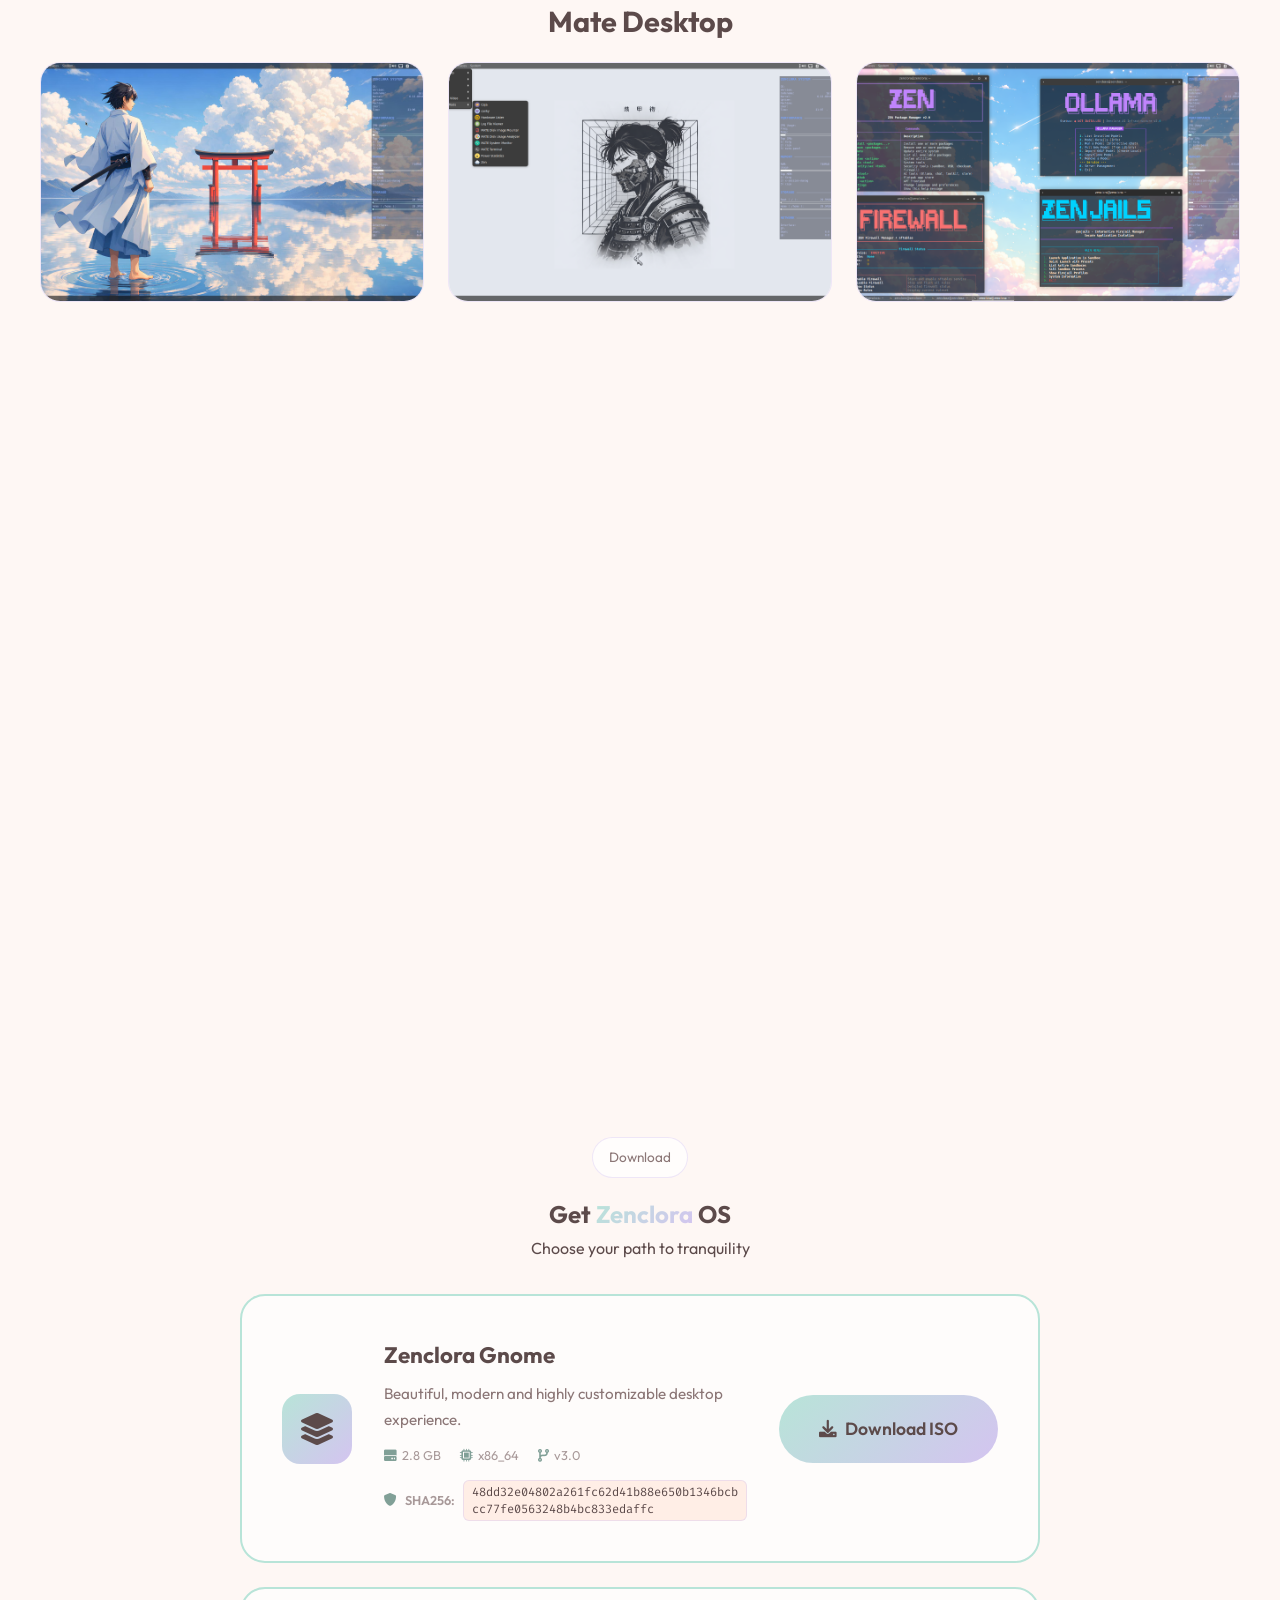
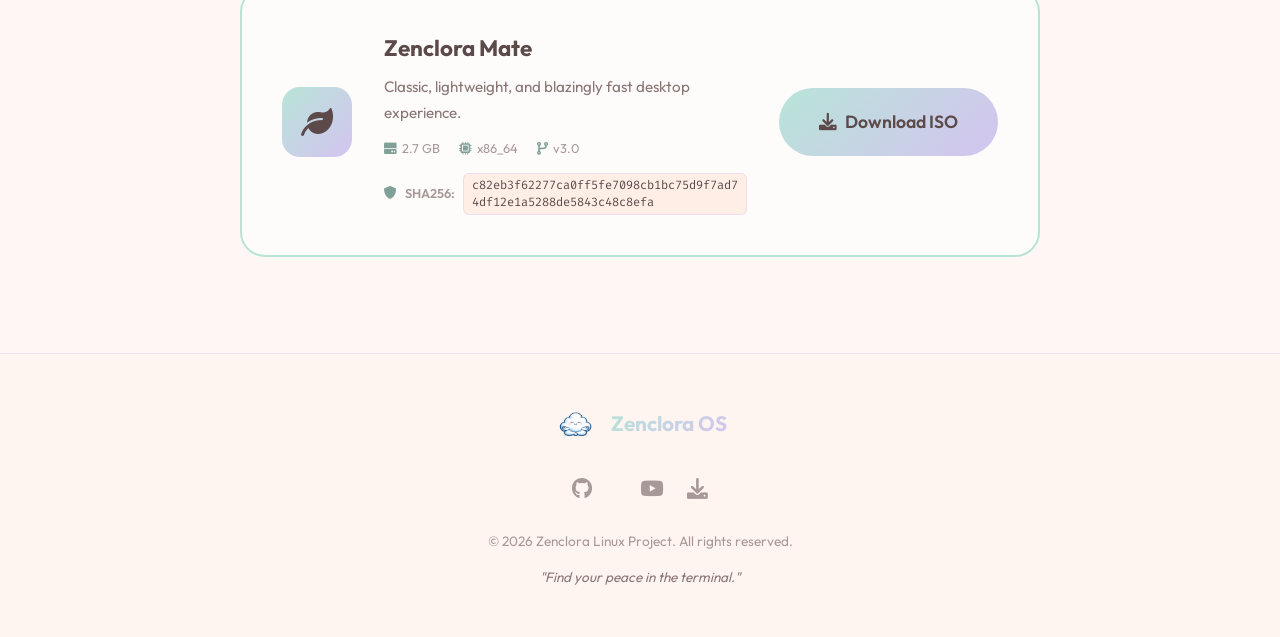
==== commit 4dbc1a9f: "Update index.html" ====
--- a/index.html
+++ b/index.html
@@ -72,8 +72,12 @@
     <section id="zpm" class="zpm-section">
         <div class="section-content">
             <div class="zpm-visual" style="flex: 1.2;">
-                <div class="zpm-screenshot-preview" style="border-radius: var(--border-radius); overflow: hidden; box-shadow: 0 15px 40px rgba(0, 0, 0, 0.2); border: 1px solid var(--glass-border); transition: all 0.3s ease;" onmouseover="this.style.transform='translateY(-5px)'; this.style.borderColor='var(--pastel-mint)'; this.style.boxShadow='0 20px 50px rgba(184, 228, 216, 0.2)';" onmouseout="this.style.transform='translateY(0)'; this.style.borderColor='var(--glass-border)'; this.style.boxShadow='0 15px 40px rgba(0, 0, 0, 0.2)';">
-                    <img src="Assets/zpm-ss1.png" alt="ZPM Package Manager" style="width: 100%; display: block; object-fit: cover;">
+                <div class="zpm-screenshot-preview"
+                    style="border-radius: var(--border-radius); overflow: hidden; box-shadow: 0 15px 40px rgba(0, 0, 0, 0.2); border: 1px solid var(--glass-border); transition: all 0.3s ease;"
+                    onmouseover="this.style.transform='translateY(-5px)'; this.style.borderColor='var(--pastel-mint)'; this.style.boxShadow='0 20px 50px rgba(184, 228, 216, 0.2)';"
+                    onmouseout="this.style.transform='translateY(0)'; this.style.borderColor='var(--glass-border)'; this.style.boxShadow='0 15px 40px rgba(0, 0, 0, 0.2)';">
+                    <img src="Assets/zpm-ss1.png" alt="ZPM Package Manager"
+                        style="width: 100%; display: block; object-fit: cover;">
                 </div>
             </div>
             <div class="zpm-info" style="flex: 1;">
@@ -100,7 +104,8 @@
             <div class="zpm-info" style="flex: 1;">
                 <span class="section-badge">App Store</span>
                 <h2>Zenthub - <span class="gradient-text">Flatpak Store</span></h2>
-                <p class="section-subtitle">Discover and install flatpak applications with a beautiful CLI interface.</p>
+                <p class="section-subtitle">Discover and install flatpak applications with a beautiful CLI interface.
+                </p>
                 <div class="zpm-packages">
                     <span class="package-tag"><i class="fas fa-search"></i> Search Apps</span>
                     <span class="package-tag"><i class="fas fa-download"></i> Install</span>
@@ -112,8 +117,12 @@
                 </a>
             </div>
             <div class="zpm-visual" style="flex: 1.2;">
-                <div class="zpm-screenshot-preview" style="border-radius: var(--border-radius); overflow: hidden; box-shadow: 0 15px 40px rgba(0, 0, 0, 0.2); border: 1px solid var(--glass-border); transition: all 0.3s ease;" onmouseover="this.style.transform='translateY(-5px)'; this.style.borderColor='var(--pastel-mint)'; this.style.boxShadow='0 20px 50px rgba(184, 228, 216, 0.2)';" onmouseout="this.style.transform='translateY(0)'; this.style.borderColor='var(--glass-border)'; this.style.boxShadow='0 15px 40px rgba(0, 0, 0, 0.2)';">
-                    <img src="Assets/zpm-ss2.png" alt="Zenthub Flatpak Store" style="width: 100%; display: block; object-fit: cover;">
+                <div class="zpm-screenshot-preview"
+                    style="border-radius: var(--border-radius); overflow: hidden; box-shadow: 0 15px 40px rgba(0, 0, 0, 0.2); border: 1px solid var(--glass-border); transition: all 0.3s ease;"
+                    onmouseover="this.style.transform='translateY(-5px)'; this.style.borderColor='var(--pastel-mint)'; this.style.boxShadow='0 20px 50px rgba(184, 228, 216, 0.2)';"
+                    onmouseout="this.style.transform='translateY(0)'; this.style.borderColor='var(--glass-border)'; this.style.boxShadow='0 15px 40px rgba(0, 0, 0, 0.2)';">
+                    <img src="Assets/zpm-ss2.png" alt="Zenthub Flatpak Store"
+                        style="width: 100%; display: block; object-fit: cover;">
                 </div>
             </div>
         </div>
@@ -123,14 +132,19 @@
     <section id="zpm-system" class="zpm-tools-section">
         <div class="section-content">
             <div class="zpm-visual" style="flex: 1.2;">
-                <div class="zpm-screenshot-preview" style="border-radius: var(--border-radius); overflow: hidden; box-shadow: 0 15px 40px rgba(0, 0, 0, 0.2); border: 1px solid var(--glass-border); transition: all 0.3s ease;" onmouseover="this.style.transform='translateY(-5px)'; this.style.borderColor='var(--pastel-mint)'; this.style.boxShadow='0 20px 50px rgba(184, 228, 216, 0.2)';" onmouseout="this.style.transform='translateY(0)'; this.style.borderColor='var(--glass-border)'; this.style.boxShadow='0 15px 40px rgba(0, 0, 0, 0.2)';">
-                    <img src="Assets/zpm-ss3.png" alt="System Utilities" style="width: 100%; display: block; object-fit: cover;">
+                <div class="zpm-screenshot-preview"
+                    style="border-radius: var(--border-radius); overflow: hidden; box-shadow: 0 15px 40px rgba(0, 0, 0, 0.2); border: 1px solid var(--glass-border); transition: all 0.3s ease;"
+                    onmouseover="this.style.transform='translateY(-5px)'; this.style.borderColor='var(--pastel-mint)'; this.style.boxShadow='0 20px 50px rgba(184, 228, 216, 0.2)';"
+                    onmouseout="this.style.transform='translateY(0)'; this.style.borderColor='var(--glass-border)'; this.style.boxShadow='0 15px 40px rgba(0, 0, 0, 0.2)';">
+                    <img src="Assets/zpm-ss3.png" alt="System Utilities"
+                        style="width: 100%; display: block; object-fit: cover;">
                 </div>
             </div>
             <div class="zpm-info" style="flex: 1;">
                 <span class="section-badge">System Utilities</span>
                 <h2>Zen <span class="gradient-text">System Utilities</span></h2>
-                <p class="section-subtitle">Powerful system management at your fingertips. Optimize, configure, and monitor.</p>
+                <p class="section-subtitle">Powerful system management at your fingertips. Optimize, configure, and
+                    monitor.</p>
                 <div class="zpm-packages">
                     <span class="package-tag"><i class="fas fa-network-wired"></i> DNS Config</span>
                     <span class="package-tag"><i class="fas fa-memory"></i> ZRAM</span>
@@ -316,7 +330,8 @@
                             <code>48dd32e04802a261fc62d41b88e650b1346bcbcc77fe0563248b4bc833edaffc</code>
                         </div>
                     </div>
-                    <a href="https://sourceforge.net/projects/zenclora/files/release/zenclora-gnome-3.0-amd64.iso/download" class="btn btn-primary btn-large" target="_blank">
+                    <a href="https://sourceforge.net/projects/zenclora/files/release/zenclora-gnome-3.0-amd64.iso/download"
+                        class="btn btn-primary btn-large" target="_blank">
                         <i class="fas fa-download"></i> Download ISO
                     </a>
                 </div>
@@ -336,10 +351,11 @@
                         <div class="download-sha">
                             <i class="fas fa-shield-alt"></i>
                             <span>SHA256:</span>
-                            <code>f2a0bf5453a948fc04a8a5f122787d2022524cd001f0a952e79ad2949ab447ab</code>
+                            <code>c82eb3f62277ca0ff5fe7098cb1bc75d9f7ad74df12e1a5288de5843c48c8efa</code>
                         </div>
                     </div>
-                    <a href="https://sourceforge.net/projects/zenclora/files/release/zenclora-mate-3.0-amd64.iso/download" class="btn btn-primary btn-large" target="_blank">
+                    <a href="https://sourceforge.net/projects/zenclora/files/release/zenclora-mate-3.0-amd64.iso/download"
+                        class="btn btn-primary btn-large" target="_blank">
                         <i class="fas fa-download"></i> Download ISO
                     </a>
                 </div>
